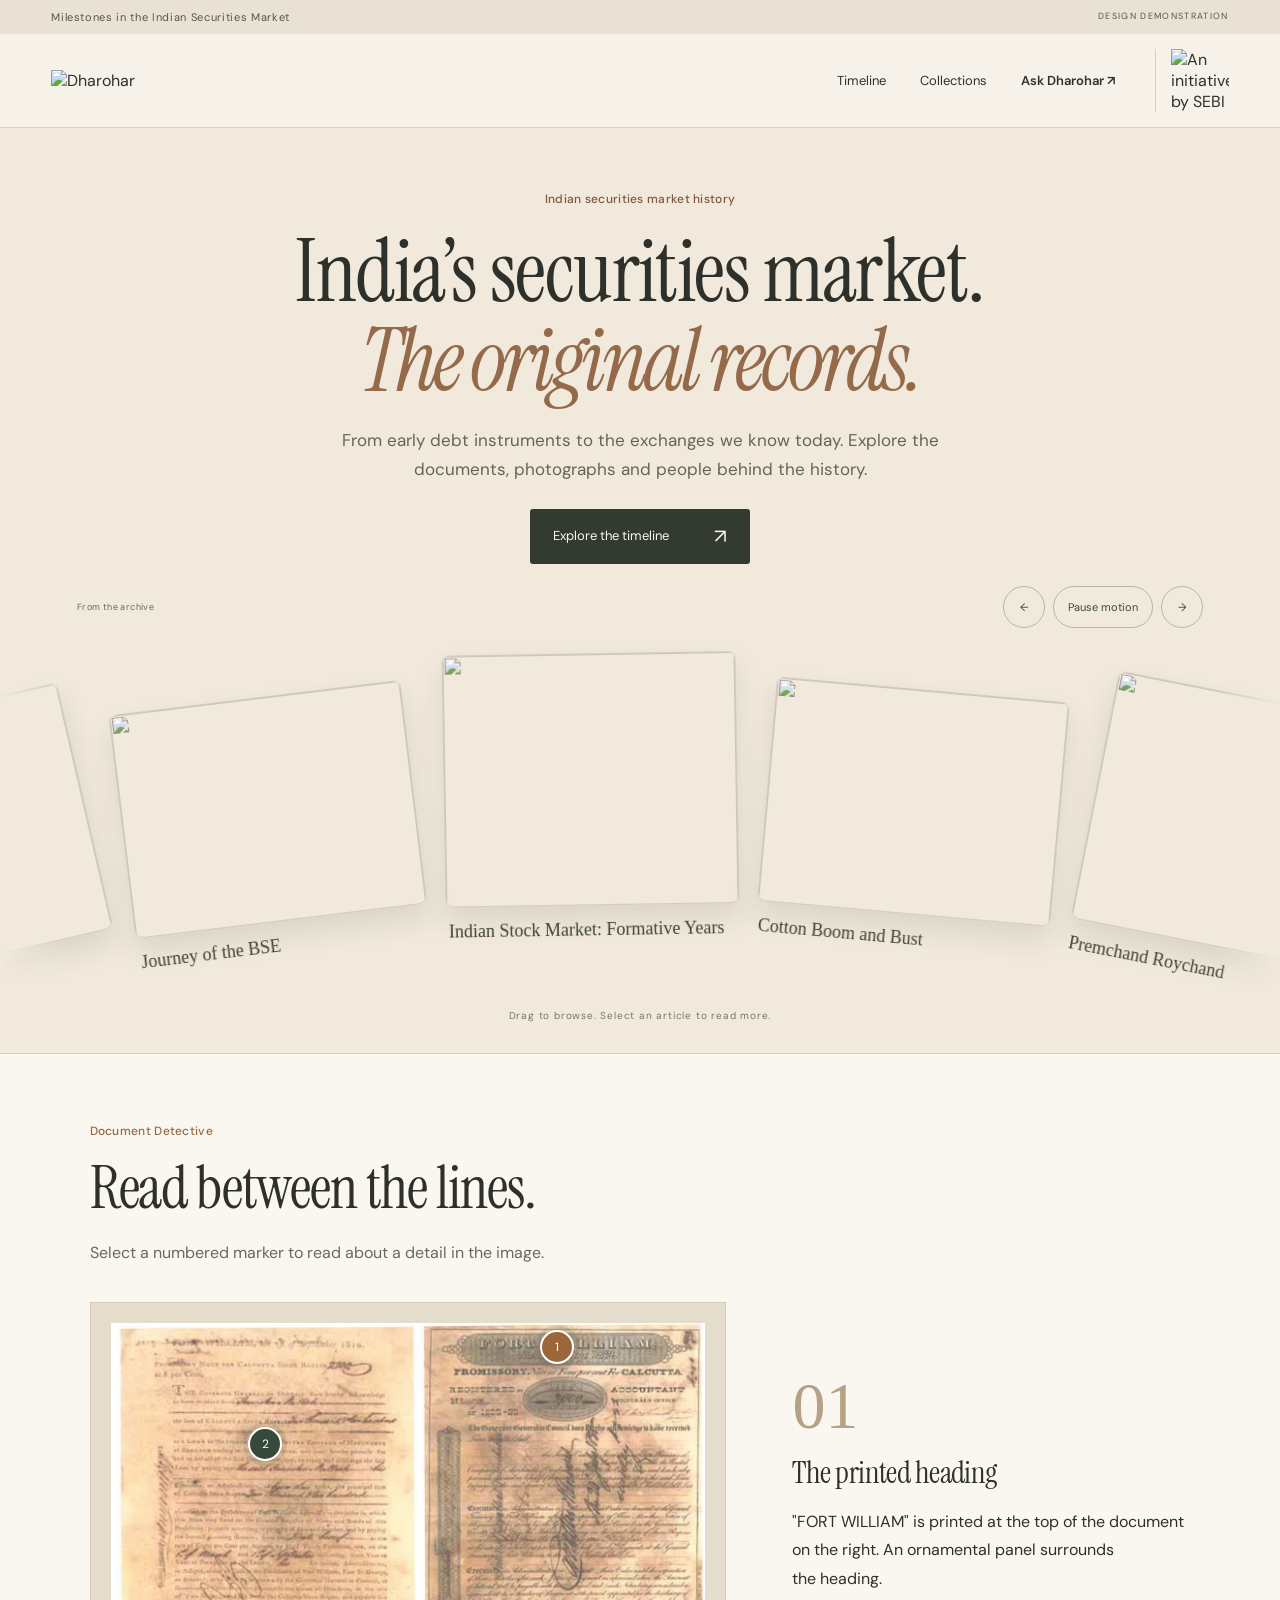
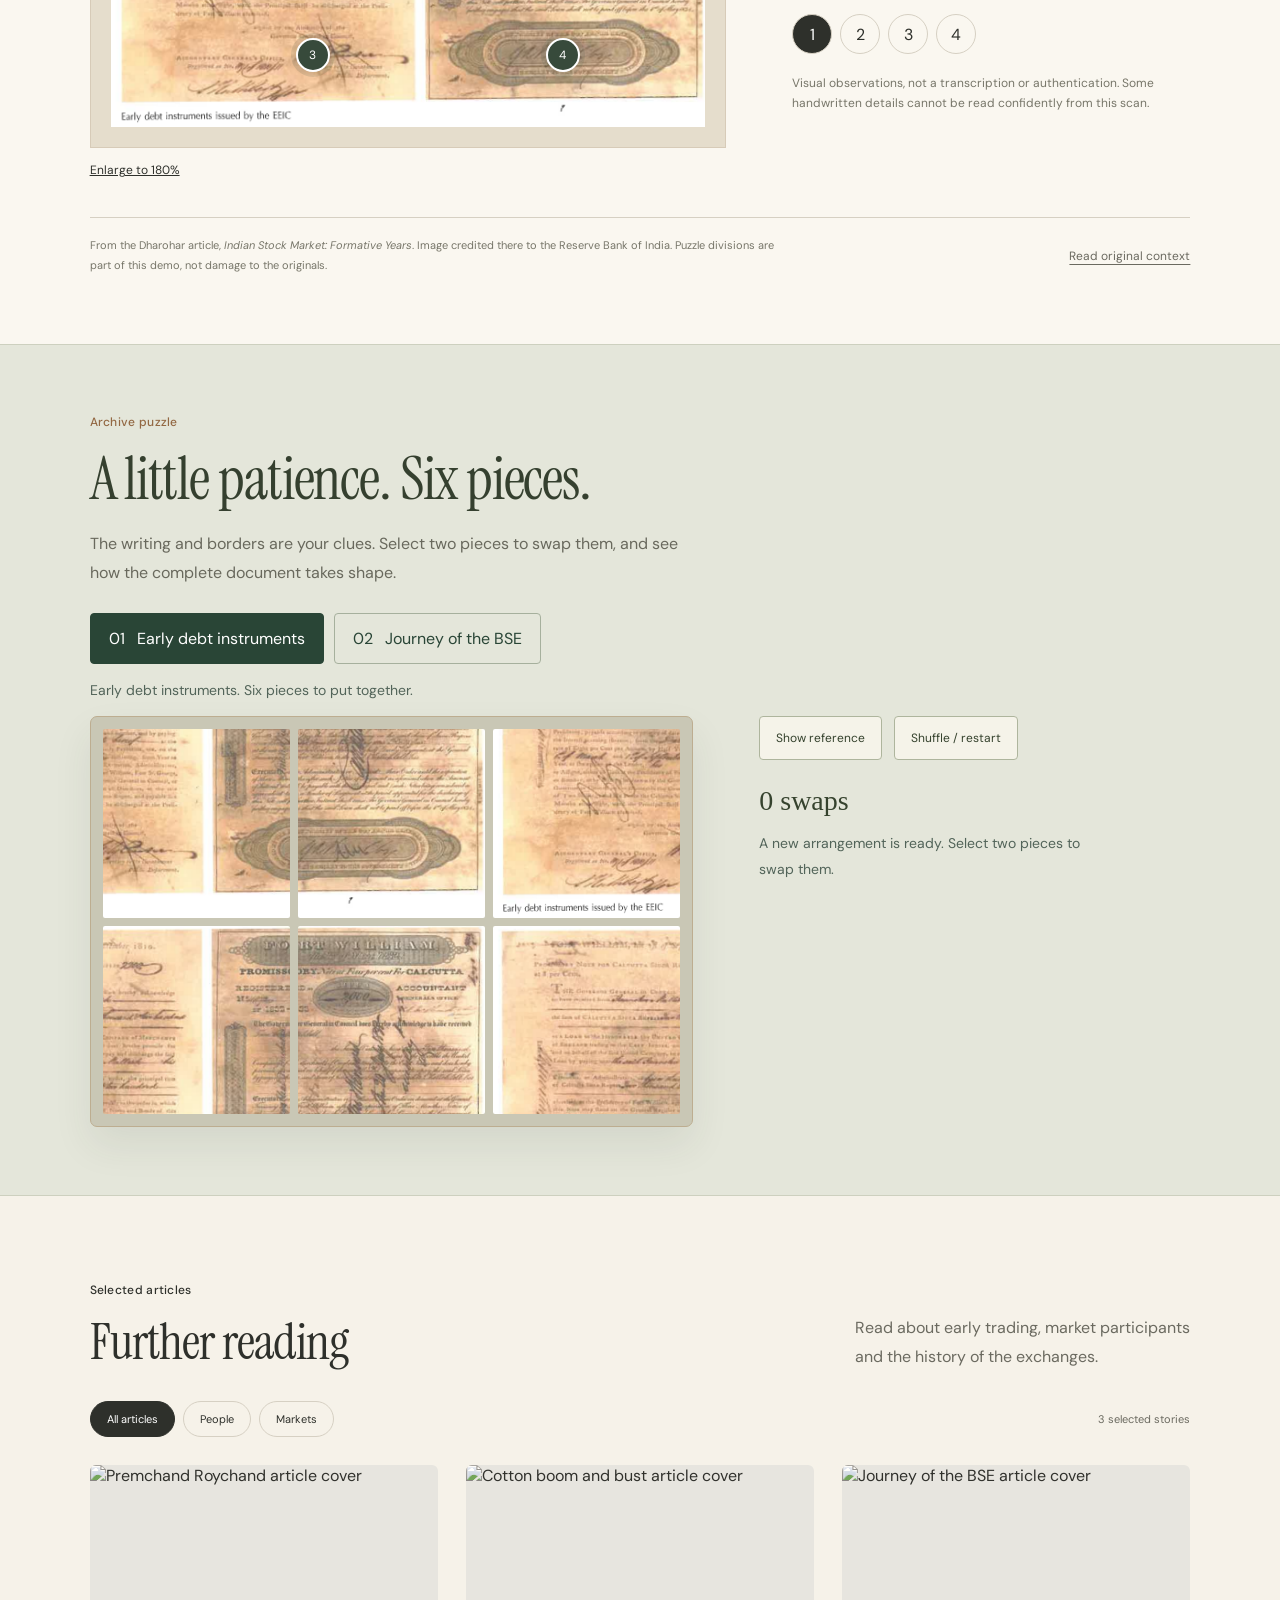
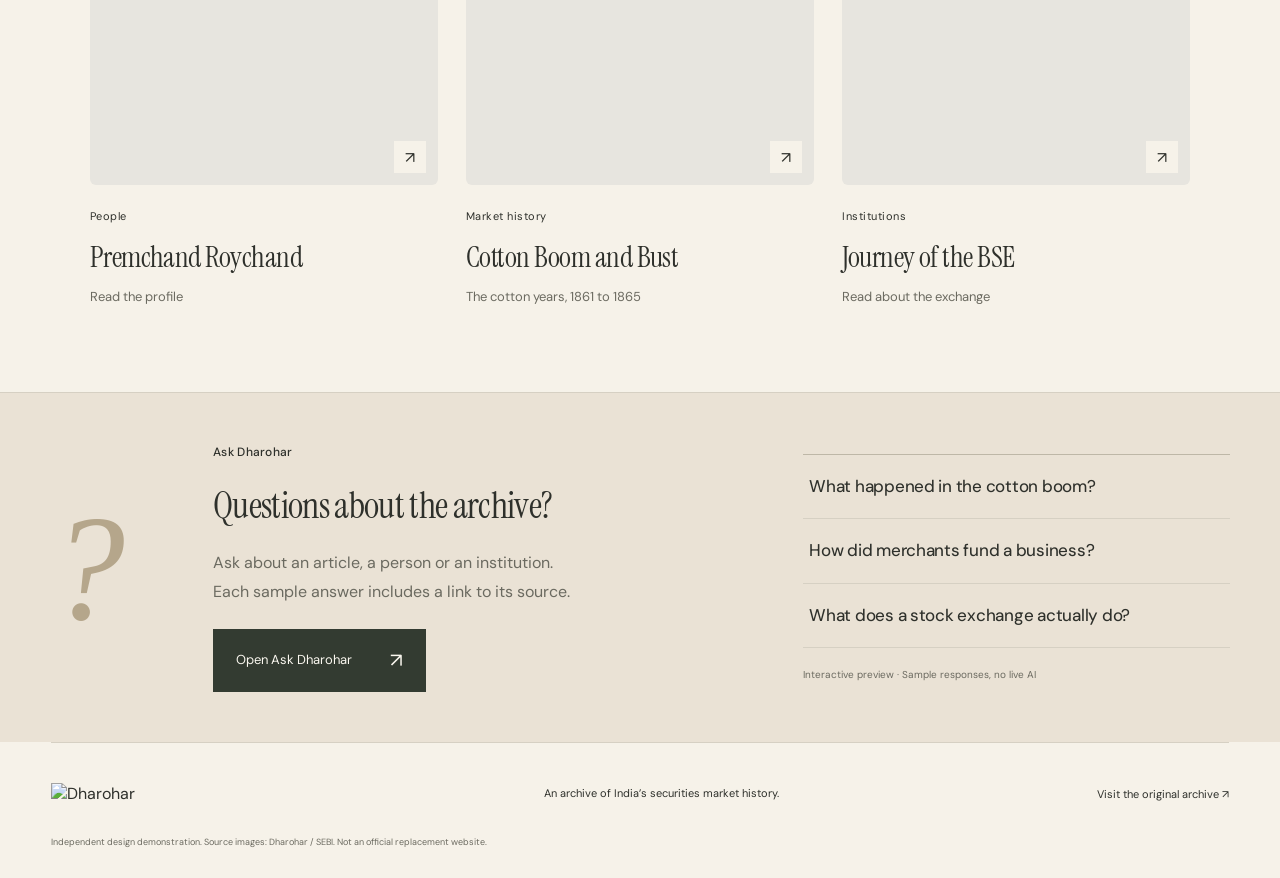
==== index.html @ 054ffe5f "Publish Dharohar frontend demonstration" ====
<!doctype html>
<html lang="en">
<head><meta charset="utf-8"><meta name="viewport" content="width=device-width, initial-scale=1"><title>Dharohar | Indian securities market history</title><link rel="stylesheet" href="styles.css?v=puzzles6"><link rel="stylesheet" href="carousel.css?v=puzzles6"><link rel="stylesheet" href="persona.css?v=puzzles6"><link rel="stylesheet" href="editorial.css?v=puzzles6"><link rel="stylesheet" href="document-detective.css?v=puzzles6"><link rel="stylesheet" href="archive-puzzle.css?v=puzzles6"><link rel="stylesheet" href="homepage-museum.css?v=puzzles6"><link rel="stylesheet" href="reading-type.css?v=puzzles6"></head>
<body>
<a class="skip" href="#main">Skip to content</a>
<div class="notice">Milestones in the Indian Securities Market <span>DESIGN DEMONSTRATION</span></div>
<header><a href="#" aria-label="Dharohar home"><img class="logo" src="https://dur682txgv28e.cloudfront.net/assets/website/dharohar_logo_1.png" alt="Dharohar"></a><nav aria-label="Main navigation"><a href="timeline.html">Timeline</a><a href="collections.html">Collections</a><button class="text-button" data-chat>Ask Dharohar ↗</button></nav><img class="sebi" src="https://dur682txgv28e.cloudfront.net/assets/images/SEBI_Logo_En.png" alt="An initiative by SEBI"></header>
<main id="main">
<section class="hero">
<div class="hero-copy"><p class="eyebrow">Indian securities market history</p><h1>India’s securities market.<br><em>The original records.</em></h1><p class="intro">From early debt instruments to the exchanges we know today. Explore the documents, photographs and people behind the history.</p><a class="button" href="timeline.html">Explore the timeline <span>↗</span></a><div class="hero-foot"><span>150+ years of market heritage</span><span>Documents, images and interviews</span></div></div>
<div class="hero-art"><div class="frame"><img src="https://dur682txgv28e.cloudfront.net/pointers/9be5d882-50eb-429d-897d-b60338957d4d/thumbnail/f46778dd-1336-490e-8337-cc1b1f708c86_70-%20Journey%20of%20the%20BSE.jpg" alt="Journey of the BSE, an article image from Dharohar"><span class="frame-line"></span></div><div class="image-caption"><span>Dharohar collection</span><span>Journey of the BSE ↗</span></div><div class="stamp">From<br>the<br>archive.</div></div>
</section>
<section id="detective" class="inline-detective" aria-labelledby="detective-heading"><div class="activity-heading"><p class="eyebrow">Document Detective</p><h2 id="detective-heading">Read between the lines.</h2><p class="detective-intro">Select a numbered marker to read about a detail in the image.</p></div><div class="detective-layout"><div><div class="detective-scroll" id="detective-scroll"><div class="detective-canvas" id="detective-canvas"><img src="assets/early-debt.png" alt="Two early debt instruments with printed headings, handwritten entries and signatures"><button class="document-spot" data-detail="0" style="left:75%;top:6%" aria-label="Detail 1: printed heading" aria-pressed="true">1</button><button class="document-spot" data-detail="1" style="left:26%;top:30%" aria-label="Detail 2: handwritten entries" aria-pressed="false">2</button><button class="document-spot" data-detail="2" style="left:34%;top:82%" aria-label="Detail 3: signatures" aria-pressed="false">3</button><button class="document-spot" data-detail="3" style="left:76%;top:82%" aria-label="Detail 4: decorative frame" aria-pressed="false">4</button></div></div><button id="detective-zoom" class="detective-secondary">Enlarge to 180%</button></div><aside class="detective-copy"><div aria-live="polite"><span id="document-number">01</span><h3 id="document-detail-title"></h3><p id="document-detail-copy"></p></div><div class="document-detail-buttons" aria-label="Choose a detail"><button data-detail="0" aria-pressed="true">1</button><button data-detail="1" aria-pressed="false">2</button><button data-detail="2" aria-pressed="false">3</button><button data-detail="3" aria-pressed="false">4</button></div><p class="detective-note">Visual observations, not a transcription or authentication. Some handwritten details cannot be read confidently from this scan.</p></aside></div><div class="detective-source"><p>From the Dharohar article, <em>Indian Stock Market: Formative Years</em>. Image credited there to the Reserve Bank of India. Puzzle divisions are part of this demo, not damage to the originals.</p><a href="https://mism.org/pointer/indian-stock-market-formative-years" target="_blank" rel="noopener">Read original context</a></div></section>
<section id="puzzle" class="inline-puzzle" aria-labelledby="puzzle-heading"><div class="puzzle-intro"><p class="eyebrow">Archive puzzle</p><h2 id="puzzle-heading">A little patience. Six pieces.</h2><p>The writing and borders are your clues. Select two pieces to swap them, and see how the complete document takes shape.</p></div><div class="puzzle-picker" aria-label="Choose a puzzle"><button type="button" data-puzzle="0" aria-pressed="true">01 &nbsp; Early debt instruments</button><button type="button" data-puzzle="1" aria-pressed="false">02 &nbsp; Journey of the BSE</button></div><p id="puzzle-caption">Early debt instruments. Six pieces to put together.</p><div class="puzzle-layout"><div id="puzzle-board" aria-label="Six-piece document puzzle"></div><aside class="puzzle-help"><div class="puzzle-controls"><button id="puzzle-peek" aria-expanded="false">Show reference image</button><button id="puzzle-shuffle">Shuffle / restart</button></div><p id="puzzle-moves">0 swaps</p><p id="puzzle-status" role="status"></p><img id="puzzle-preview" src="assets/early-debt.png" alt="Completed image to use as a puzzle reference" hidden><div id="puzzle-complete" hidden><h3>Puzzle complete</h3><p id="puzzle-complete-copy">This image shows two early debt instruments. Explore the document details above.</p><a id="puzzle-inspect" class="primary" href="#detective">Examine the document</a></div></aside></div></section>
<section class="collection-section" id="collection"><div class="section-top"><div><p class="eyebrow">Selected articles</p><h2>Further reading</h2></div><p>Read about early trading, market participants<br>and the history of the exchanges.</p></div><div class="collection-tools"><div class="filters" aria-label="Filter collection"><button class="active" data-filter="all" aria-pressed="true">All articles</button><button data-filter="people" aria-pressed="false">People</button><button data-filter="markets" aria-pressed="false">Markets</button></div><span id="result-count" aria-live="polite">3 selected stories</span></div>
<div class="collection-grid"><button class="object-card" data-object="2" data-category="people"><div class="object-image portrait"><img src="https://dur682txgv28e.cloudfront.net/pointers/0ef8299d-0795-4270-8216-e391d58b72be/cover_image/ec0044be-415e-4941-b644-7474baa9b4eb_49-%20premchand%20roychand.jpg" alt="Premchand Roychand article cover"><span>↗</span></div><p>People</p><h3>Premchand Roychand</h3><span>Read the profile</span></button><button class="object-card" data-object="1" data-category="markets"><div class="object-image"><img src="https://dur682txgv28e.cloudfront.net/pointers/5b3e895c-6631-49da-b9a0-87d12cfc1db8/cover_image/f61871a6-0e73-40f2-8083-8c456c5502ae_45-Cotton%20Boom%20and%20Bust%20or%20American%20Civil%20War%20or%20%20Share%20Mania%20of%201965%20or%20Black%20Day.jpg" alt="Cotton boom and bust article cover"><span>↗</span></div><p>Market history</p><h3>Cotton Boom and Bust</h3><span>The cotton years, 1861 to 1865</span></button><button class="object-card" data-object="3" data-category="markets"><div class="object-image"><img src="https://dur682txgv28e.cloudfront.net/pointers/9be5d882-50eb-429d-897d-b60338957d4d/thumbnail/f46778dd-1336-490e-8337-cc1b1f708c86_70-%20Journey%20of%20the%20BSE.jpg" alt="Journey of the BSE article cover"><span>↗</span></div><p>Institutions</p><h3>Journey of the BSE</h3><span>Read about the exchange</span></button></div></section>
<section class="ask-section"><div class="ask-mark" aria-hidden="true">?</div><div><p class="eyebrow">Ask Dharohar</p><h2>Questions about the archive?</h2><p>Ask about an article, a person or an institution.<br>Each sample answer includes a link to its source.</p><button class="button" data-chat>Open Ask Dharohar <span>↗</span></button></div><div class="question-list"><button data-question="Where should I start?">Where should I start? <span>↗</span></button><button data-question="Who was Premchand Roychand?">Who was Premchand Roychand? <span>↗</span></button><button data-question="Tell me about the cotton boom.">Tell me about the cotton boom. <span>↗</span></button><small>Interactive preview · Sample responses, no live AI</small></div></section>
</main><footer><img src="https://dur682txgv28e.cloudfront.net/assets/website/dharohar_logo_1.png" alt="Dharohar"><p>An archive of India’s securities market history.</p><a href="https://mism.org/" target="_blank" rel="noopener">Visit the original archive ↗</a><small>Independent design demonstration. Source images: Dharohar / SEBI. Not an official replacement website.</small></footer>
<dialog id="artifact" aria-labelledby="artifact-title"><button class="close" aria-label="Close artifact viewer">×</button><div class="artifact-layout"><div class="artifact-image"><img id="artifact-img" alt=""><button id="zoom" class="small-button">Enlarge image</button></div><div class="artifact-copy"><p class="eyebrow">Collection record</p><h2 id="artifact-title"></h2><p id="artifact-description"></p><p class="source-note">This preview uses the archive’s article cover. Read the original for the full historical account.</p><a id="artifact-source" class="button" target="_blank" rel="noopener">Read original article ↗</a><button class="text-button" id="artifact-ask">Ask about this story ↗</button></div></div></dialog>
<dialog id="chat" aria-labelledby="chat-title"><div class="chat-header"><div><strong id="chat-title">Ask Dharohar</strong><p>Your guide to the archive</p></div><button class="close chat-close" type="button" aria-label="Close chatbot">Close <span aria-hidden="true">×</span></button></div><div class="chat-label">DEMO · SCRIPTED RESPONSES</div><div id="messages" role="log" aria-live="polite"><div class="message assistant">Welcome to the archive. What would you like to know?<br><small>Try one of the sample questions below.</small></div></div><div class="chat-suggestions"><button data-question="Where should I start?">Where should I start?</button><button data-question="Who was Premchand Roychand?">Meet a pioneer</button><button data-question="Tell me about the cotton boom.">The cotton boom</button></div><form id="chat-form"><label class="sr-only" for="question">Your question</label><input id="question" placeholder="Ask about our market heritage…" autocomplete="off" required maxlength="400"><button aria-label="Send question">↑</button></form><small class="chat-footer">A preview of the experience, not financial advice.</small></dialog>

<script src="demo.js?v=puzzles6"></script><script src="carousel.js?v=puzzles6"></script><script src="persona.js?v=puzzles6"></script><script src="document-detective.js?v=puzzles6"></script><script src="archive-puzzle.js?v=puzzles6"></script></body></html>
---- styles.css ----
:root{--ink:#192b50;--blue:#284a82;--paper:#f8f7f3;--muted:#647080;--line:#d8dcdE}*{box-sizing:border-box}html{scroll-behavior:smooth;scroll-padding-top:95px}body{margin:0;background:var(--paper);color:var(--ink);font-family:Arial,Helvetica,sans-serif}button,a,input{-webkit-tap-highlight-color:transparent}button,input{font:inherit}button,a{touch-action:manipulation}button{cursor:pointer}a{color:inherit;text-decoration:none}button{color:inherit}button:focus-visible,a:focus-visible,input:focus-visible{outline:3px solid #5c87c6;outline-offset:5px}button{border:0;background:none}img{display:block;max-width:100%}.notice{padding:10px 4%;background:#e8ecf1;font-size:11px;letter-spacing:.06em;display:flex;justify-content:space-between}.notice span{font-size:9px;letter-spacing:.15em}header{height:94px;display:flex;align-items:center;gap:40px;padding:0 4%;background:var(--paper);border-bottom:1px solid var(--line)}.logo{width:240px}.sebi{width:74px;padding-left:15px;border-left:1px solid var(--line)}nav{display:flex;gap:34px;align-items:center;margin-left:auto;font-size:13px}nav a:hover,.text-button:hover{color:#557cb7}.text-button{padding:0;text-align:left;font-weight:600}.hero{display:grid;grid-template-columns:1.05fr 1fr;gap:6%;padding:64px 7% 70px;max-width:1600px;margin:auto}.eyebrow{font-size:10px;letter-spacing:.18em;font-weight:700;margin:0 0 23px}.hero h1{font-family:Georgia,'Times New Roman',serif;font-size:clamp(46px,5.3vw,82px);font-weight:400;line-height:1.08;letter-spacing:-.055em;margin:0}.hero h1 em{font-weight:400;font-size:.78em;letter-spacing:-.045em;white-space:nowrap}.intro{font-size:16px;line-height:1.8;max-width:350px;color:var(--muted);margin:25px 0}.button{background:var(--ink);color:white;display:inline-flex;align-items:center;gap:38px;padding:17px 23px;font-size:12px}.button:hover{background:#365785}.button span{font-size:20px}.hero-foot{display:flex;gap:24px;margin-top:42px;font-size:10px;color:var(--muted)}.hero-foot span+span{border-left:1px solid var(--line);padding-left:24px}.hero-art{position:relative;padding:10px 25px 0 0}.frame{height:410px;border:1px solid #bfc6ce;padding:14px;background:#eeede7;transform:rotate(2deg);position:relative}.frame img{width:100%;height:100%;object-fit:cover;filter:grayscale(1) sepia(.18)}.frame-line{position:absolute;inset:25px;border:1px solid #ffffff50;pointer-events:none}.image-caption{display:flex;justify-content:space-between;margin-top:22px;gap:15px;font-size:9px;letter-spacing:.08em}.stamp{position:absolute;right:-10px;bottom:50px;background:var(--ink);color:#fff;padding:20px 22px;font-family:Georgia,serif;font-style:italic;font-size:24px;line-height:1.2;transform:rotate(-6deg)}section[id]{scroll-margin-top:20px}.timeline-section{background:#eef0f2;padding:65px 7% 70px}.section-top{display:flex;align-items:flex-end;justify-content:space-between;gap:30px;margin-bottom:30px}.section-top .eyebrow{margin-bottom:13px}h2{font-family:Georgia,serif;font-weight:400;font-size:clamp(29px,3.1vw,44px);line-height:1.16;letter-spacing:-.035em;margin:0}.section-top>p{font-size:12px;line-height:1.8;color:var(--muted);margin:0}.era-tabs{display:flex;border-bottom:1px solid #bdc7d4;margin-bottom:26px;gap:38px}.era-tabs button{padding:17px 0;font-size:12px;position:relative;color:var(--muted)}.era-tabs button.active{color:var(--ink)}.era-tabs button.active:after{content:'';position:absolute;bottom:-1px;height:3px;background:var(--ink);left:0;right:0}.timeline-card{display:grid;grid-template-columns:1fr 1fr;background:var(--paper);min-height:400px}.timeline-image{position:relative;overflow:hidden;max-height:440px;background:#d8d7cf}.timeline-image img{width:100%;height:100%;object-fit:cover;filter:grayscale(1)}#chapter-count{position:absolute;bottom:18px;left:22px;background:var(--paper);padding:8px 12px;font-size:11px;letter-spacing:.1em}.event-copy{padding:32px 40px;display:flex;flex-direction:column}.event-copy .eyebrow{margin-bottom:12px}.event-year{font-family:Georgia,serif;font-size:48px;letter-spacing:-.04em;margin:0 0 12px;color:#697c94}.event-copy h3{font-family:Georgia,serif;font-size:29px;font-weight:400;letter-spacing:-.025em;margin:0}.event-copy>p:not(.eyebrow):not(.event-year){color:var(--muted);font-size:13px;line-height:1.8;max-width:380px}.event-link{font-size:12px;margin:7px 0 20px}.timeline-bottom{margin-top:auto;border-top:1px solid var(--line);padding-top:17px;display:flex;justify-content:space-between;align-items:center}.timeline-bottom>span{font-size:9px;letter-spacing:.15em}.circle{border:1px solid #abb8c8;border-radius:50%;height:36px;width:36px;margin-left:5px}.circle:hover{background:var(--ink);color:white}.collection-section{padding:70px 7%}.collection-tools{display:flex;justify-content:space-between;align-items:center;margin:28px 0}.filters{display:flex;gap:8px}.filters button{font-size:11px;border:1px solid var(--line);border-radius:30px;padding:10px 16px}.filters button.active{background:var(--ink);color:white;border-color:var(--ink)}#result-count{font-size:11px;color:var(--muted)}.collection-grid{display:grid;grid-template-columns:repeat(3,1fr);gap:28px}.object-card{padding:0;text-align:left}.object-card[hidden]{display:none}.object-image{height:280px;background:#e7e5df;position:relative;overflow:hidden}.object-image img{width:100%;height:100%;object-fit:cover;filter:grayscale(1);transition:transform .4s}.object-card:hover img{transform:scale(1.04)}.object-image>span{position:absolute;right:12px;bottom:12px;background:var(--paper);width:32px;height:32px;display:grid;place-items:center}.object-card>p{font-size:9px;letter-spacing:.13em;margin-top:22px}.object-card h3{font-family:Georgia,serif;font-size:23px;font-weight:400;margin:9px 0}.object-card>span{font-size:11px;color:var(--muted)}.ask-section{margin:0 7% 70px;border-top:1px solid var(--line);padding-top:55px;display:grid;grid-template-columns:.3fr 1.3fr 1fr;gap:35px;align-items:center}.ask-mark{font-family:Georgia,serif;font-style:italic;font-size:150px;color:#aebdd1}.ask-section h2{font-size:37px}.ask-section p:not(.eyebrow){font-size:12px;line-height:1.8;color:var(--muted);margin:22px 0}.question-list button{display:flex;justify-content:space-between;width:100%;text-align:left;border-bottom:1px solid var(--line);padding:20px 0;font-size:12px;gap:20px}.question-list small{display:block;color:var(--muted);font-size:10px;margin-top:20px}footer{border-top:1px solid var(--line);margin:0 4%;padding:30px 0;display:flex;flex-wrap:wrap;align-items:center;justify-content:space-between;gap:22px}footer img{width:175px}footer p,footer a{font-size:11px}footer small{flex-basis:100%;font-size:9px;color:var(--muted)}dialog{border:1px solid var(--line);padding:0;background:var(--paper);color:var(--ink);max-height:90dvh}dialog::backdrop{background:#12203c99;backdrop-filter:blur(5px)}.close{font-size:27px;line-height:1;width:40px;height:40px;background:var(--paper);position:absolute;right:12px;top:12px;z-index:2}#artifact{width:900px;max-width:94vw}.artifact-layout{display:grid;grid-template-columns:1fr 1fr}.artifact-image{background:#deddd7;padding:25px;overflow:auto;max-height:80dvh}.artifact-image img{width:100%;height:400px;object-fit:contain}.artifact-image img.zoomed{height:auto;max-width:none;width:160%}.small-button{border:1px solid #a5afbb;padding:10px 15px;font-size:11px;display:block;margin:15px auto 0}.artifact-copy{padding:65px 35px 35px}.artifact-copy h2{font-size:34px}.artifact-copy p:not(.eyebrow){font-size:13px;line-height:1.8;color:var(--muted)}.artifact-copy .source-note{border-top:1px solid var(--line);padding-top:18px;font-size:11px!important}.artifact-copy .text-button{display:block;margin-top:25px;font-size:12px}#chat{width:430px;max-width:95vw;height:640px;max-height:90dvh;margin:auto 25px auto auto;box-shadow:0 20px 80px #16284930;border-radius:8px}#chat[open]{display:flex;flex-direction:column}.chat-header{padding:25px;border-bottom:1px solid var(--line)}.chat-header strong{font-family:Georgia,serif;font-size:26px;font-weight:400}.chat-header p{font-size:11px;color:var(--muted);margin:7px 0 0}.chat-label{padding:10px 25px;background:#e9edf2;font-size:9px;letter-spacing:.12em}#messages{padding:20px;flex:1;overflow:auto;min-height:80px}.message{padding:15px;font-size:13px;line-height:1.7;margin-bottom:14px;background:#e9edf2;border-radius:0 10px 10px 10px;white-space:pre-line}.message.user{background:var(--ink);color:white;margin-left:25px;border-radius:10px 0 10px 10px}.message small{font-size:11px}.message a{display:block;margin-top:10px;text-decoration:underline;font-size:11px}.chat-suggestions{display:flex;gap:7px;padding:10px 20px;flex-wrap:wrap}.chat-suggestions button{border:1px solid var(--line);border-radius:20px;padding:7px 10px;font-size:10px}#chat-form{display:flex;margin:0 20px;border:1px solid #aeb9c7;padding:5px;background:white}#question{border:0;min-width:0;flex:1;padding:10px;font-size:12px;background:none}#chat-form button{background:var(--ink);color:white;width:38px;font-size:24px}.chat-footer{font-size:9px;text-align:center;padding:12px;color:var(--muted)}.skip{position:fixed;left:10px;top:-100px;background:white;padding:15px;z-index:100}.skip:focus{top:10px}.sr-only{position:absolute;width:1px;height:1px;overflow:hidden;clip-path:inset(50%)}@media(min-width:1500px){.hero-art .frame{height:490px}}@media(max-width:800px){header{padding:15px 5%;height:auto;flex-wrap:wrap;gap:15px}.logo{width:190px}.sebi{width:60px;margin-left:auto;order:1}nav{order:2;width:100%;justify-content:space-between;gap:12px;font-size:11px}.notice{font-size:9px}.notice span{font-size:8px}.hero{padding:35px 6% 45px;gap:35px}.hero h1{font-size:45px}.hero-art{padding-right:10px}.frame{height:330px}.stamp{font-size:18px;bottom:60px;right:0}.hero-foot{flex-direction:column;gap:8px;margin-top:25px}.hero-foot span+span{border:0;padding:0}.section-top{display:block}.section-top>p{margin-top:15px}.timeline-section,.collection-section{padding:40px 6%}.event-copy{padding:25px}.event-year{font-size:35px}.event-copy h3{font-size:25px}.timeline-image{max-height:none}.object-image{height:200px}.collection-grid{gap:15px}.object-card h3{font-size:20px}.ask-section{grid-template-columns:1fr 1fr;gap:25px;margin:0 6% 40px}.ask-mark{display:none}.ask-section h2{font-size:31px}}@media(max-width:560px){.hero{grid-template-columns:1fr}.hero h1{font-size:52px}.intro{font-size:14px}.hero-art{margin-top:10px}.frame{height:330px}.stamp{bottom:45px}.hero-foot{flex-direction:row;font-size:9px}.hero-foot span+span{border-left:1px solid var(--line);padding-left:15px}.timeline-card{grid-template-columns:1fr}.timeline-image{height:240px}.era-tabs{gap:0;justify-content:space-between}.era-tabs button{font-size:10px;padding:15px 2px}.event-copy{min-height:350px}.collection-grid{grid-template-columns:1fr}.object-image{height:320px}.object-card{margin-bottom:18px}.collection-tools{align-items:flex-start;gap:14px;flex-direction:column}.ask-section{grid-template-columns:1fr}.ask-section .eyebrow{font-size:9px}.artifact-layout{grid-template-columns:1fr}.artifact-image{max-height:45dvh}.artifact-image img{height:240px}.artifact-copy{padding:30px 25px}.artifact-copy h2{font-size:28px}#chat{margin:auto}.notice{gap:20px}.notice span{max-width:90px;text-align:right}.image-caption{font-size:8px}footer{padding:25px 3%}}@media(prefers-reduced-motion:reduce){html{scroll-behavior:auto}*{transition:none!important}}
---- carousel.css ----
/* Continuous gallery direction: React Bits Circular Gallery + Scroll Velocity. */
.hero{display:flex;flex-direction:column;gap:0;max-width:none;padding:54px 0 28px;background:#102943;color:#f6f0e4;position:relative;overflow:hidden;isolation:isolate}
.hero::before{content:'';position:absolute;width:70vw;height:70vw;left:15%;top:-30vw;border-radius:50%;background:radial-gradient(ellipse,#446d842d,transparent 65%);pointer-events:none;z-index:-1;animation:archive-light 16s ease-in-out infinite alternate}
.hero-copy{text-align:center;padding:0 24px;position:relative;z-index:1}
.hero .eyebrow{color:#d8bc86;margin:0 0 20px;letter-spacing:.24em;font-size:10px}
.hero h1{font-size:clamp(48px,5.7vw,88px);letter-spacing:-.045em;line-height:1.02;max-width:1100px;margin:auto}
.hero h1 br:first-of-type{display:none}.hero h1 em{font-size:1em;color:#e5c795;white-space:normal}
.hero .intro{color:#c5d0da;max-width:530px;margin:20px auto 24px;font-size:14px;line-height:1.7}
.hero .button{background:#eee3cc;color:#142d45;border-radius:3px;padding:13px 23px;gap:45px;font-size:12px;transition:background .2s,transform .2s}
.hero .button:hover{background:#fff7e7;transform:translateY(-3px)}
.hero-foot{display:none}
.hero-art.archive-ribbon{width:100%;padding:0;position:relative;margin:22px 0 0;min-width:0}
.ribbon-toolbar{display:flex;align-items:center;gap:12px;margin:0 6%;color:#c1cfda;font-size:9px;letter-spacing:.15em}
.ribbon-toolbar>span{margin-right:auto}
.ribbon-toolbar button{color:#e7d3ab;font-size:11px;letter-spacing:0;min-width:42px;min-height:42px;border:1px solid #526477;border-radius:30px;padding:0 14px}
.ribbon-toolbar button:hover{background:#ffffff12}
.ribbon-stage{height:375px;position:relative;overflow:hidden;touch-action:pan-y;cursor:grab;mask-image:linear-gradient(90deg,transparent,#000 5%,#000 95%,transparent)}
.ribbon-stage:active{cursor:grabbing}
.ribbon-card{position:absolute;left:50%;top:25px;padding:0;text-align:left;will-change:transform;transform-origin:center center;color:#fff7e9;background:none;user-select:none;-webkit-user-select:none;cursor:inherit}
.ribbon-card img{width:100%;height:252px;object-fit:cover;border-radius:8px;filter:sepia(.18) saturate(.7);box-shadow:0 20px 35px #0005;pointer-events:none;border:1px solid #ffffff2b}
.ribbon-card:nth-child(3n+2) img{height:225px;margin-top:27px}
.ribbon-card-title{display:block;margin-top:13px;font:17px Georgia,serif;line-height:1.3;padding:0 3px;color:#ede5d5}
.ribbon-card:focus-visible{outline:3px solid #e2bb74;outline-offset:6px;border-radius:8px}
.ribbon-hint{text-align:center;color:#a5b7c5;font-size:10px;letter-spacing:.08em;margin:4px 0 0}
.collection-section{padding-top:85px;padding-bottom:85px;background:#f5f2eb}
.collection-section h2{font-size:clamp(32px,4vw,54px)}
.object-image{border-radius:6px;height:320px}.object-image img{filter:grayscale(.3) sepia(.12);transition:transform .7s cubic-bezier(.2,.8,.2,1),filter .7s}.object-card:hover img{transform:scale(1.07);filter:grayscale(0)}
.object-card h3{font-size:26px}.object-card{transition:transform .5s}.object-card:hover{transform:translateY(-6px)}
.ask-section{padding:50px;margin:0;background:#e5ebec;grid-template-columns:.3fr 1.3fr 1fr}.ask-mark{color:#728e9b}
.reveal-ready{opacity:0;transform:translateY(30px);transition:opacity .8s,transform .8s}.reveal-ready.is-visible{opacity:1;transform:none}
.hero-copy .eyebrow,.hero-copy h1,.hero-copy .intro,.hero-copy .button{animation:archive-enter .9s both}.hero-copy h1{animation-delay:.1s}.hero-copy .intro{animation-delay:.2s}.hero-copy .button{animation-delay:.3s}
#persona-welcome::backdrop{backdrop-filter:blur(2px);background:#08182977}
@keyframes archive-enter{from{opacity:0;transform:translateY(22px)}to{opacity:1;transform:none}}
@keyframes archive-light{to{transform:translateX(15%) scale(1.2)}}
@media(min-width:1600px){.ribbon-stage{height:400px}.ribbon-card img{height:275px}}
@media(max-width:800px){.hero{padding-top:40px}.hero h1{font-size:58px}.ask-section{padding:38px 6%;grid-template-columns:1fr 1fr}.ribbon-stage{height:350px}.ribbon-card img{height:235px}.ribbon-card:nth-child(3n+2) img{height:215px;margin-top:20px}}
@media(max-width:560px){.hero{padding-top:32px}.hero h1{font-size:46px;max-width:390px}.hero h1 br:first-of-type{display:block}.hero .intro{font-size:13px;max-width:300px;margin:17px auto 20px}.hero .eyebrow{font-size:8px}.ribbon-toolbar{margin:0 5%;gap:6px}.ribbon-toolbar>span{font-size:8px;max-width:100px;line-height:1.7}.ribbon-toolbar button{padding:0 11px}.ribbon-stage{height:325px}.ribbon-card img{height:210px}.ribbon-card:nth-child(3n+2) img{height:195px;margin-top:15px}.ribbon-card-title{font-size:16px}.collection-section{padding-top:45px;padding-bottom:45px}.object-image{height:300px}.ask-section{grid-template-columns:1fr}.hero-art.archive-ribbon{margin-top:18px}}
@media(prefers-reduced-motion:reduce){.hero::before,.hero-copy .eyebrow,.hero-copy h1,.hero-copy .intro,.hero-copy .button{animation:none}.reveal-ready{opacity:1;transform:none;transition:none}.hero .button,.object-card,.object-image img{transition:none}}

.ribbon-actions{display:flex;gap:8px;align-items:center}.ribbon-pause:disabled{opacity:.65;cursor:default}
---- persona.css ----
#persona-welcome{width:720px;max-width:94vw;padding:40px;background:#f8f7f3;border-top:5px solid #284a82}
#persona-welcome>p:not(.eyebrow){font-size:14px;line-height:1.7;color:#566474;max-width:580px}
.persona-options{display:grid;gap:12px;margin:28px 0}
.persona-options button{display:grid;grid-template-columns:80px 1fr;gap:5px 18px;text-align:left;padding:18px;border:1px solid #c6ced6;background:#efeee8;transition:background .2s,transform .2s}
.persona-options button:hover{background:#dfe6ed;transform:translateX(4px)}
.persona-options span{grid-row:span 2;font-family:Georgia,serif;font-size:23px;align-self:center}
.persona-options strong{font-size:16px}.persona-options small{font-size:12px;color:#566474}
#persona-welcome .persona-note{font-size:11px}.persona-selector{padding:12px 20px;background:#f0eee7;border-bottom:1px solid #d8dcde}
.persona-selector label{font-size:11px;margin-right:12px}.persona-selector select{font:inherit;font-size:12px;padding:7px;max-width:100%;background:white;color:#192b50;border:1px solid #b4bec9}
.persona-selector p{font-size:11px;line-height:1.5;color:#566474;margin:8px 0 0}
#chat{height:760px}#chat .chat-suggestions button{min-height:35px}
@media(max-width:560px){#persona-welcome{padding:25px}#persona-welcome h2{font-size:32px}.persona-options button{grid-template-columns:65px 1fr;padding:15px;gap:6px 10px}#chat{margin:auto;max-height:94dvh}.chat-header{padding:18px 20px}}
@media(prefers-reduced-motion:reduce){.persona-options button{transition:none}.persona-options button:hover{transform:none}}

/* Keep the exit visible while only the conversation scrolls. */
#chat{overflow:hidden}
#chat .chat-header{display:flex;align-items:center;justify-content:space-between;gap:12px;flex-shrink:0}
#chat .chat-close{position:static;display:flex;align-items:center;justify-content:center;gap:8px;width:auto;min-width:78px;height:44px;flex-shrink:0;padding:0 12px;border:1px solid #aeb9c7;border-radius:5px;background:#fff;color:#192b50;font-size:13px;line-height:1}
#chat .chat-close span{font-size:22px}
#chat .chat-label,#chat .persona-selector,#chat .chat-suggestions,#chat-form,#chat .chat-footer{flex-shrink:0}
#chat #messages{min-height:0}
@media(max-height:600px){#chat .chat-header{padding:10px 16px}#chat .chat-header p{display:none}#chat .persona-selector{padding:6px 16px}#chat .persona-selector p{margin:3px 0}#chat .chat-footer{padding:6px}}
---- editorial.css ----
/* Shared type treatment for archive pages. */
body{font-family:Arial,Helvetica,sans-serif;-webkit-font-smoothing:antialiased}
h1,h2,h3{font-family:Georgia,'Times New Roman',serif;font-weight:400;letter-spacing:-.025em;text-wrap:balance}
p{line-height:1.75;text-wrap:pretty}
.eyebrow,.kicker,.feature-label,.feature-label small,.carousel-category,.ribbon-toolbar{letter-spacing:.045em;text-transform:none}
.eyebrow{font-size:12px;line-height:1.5}
.hero h1{font-size:clamp(42px,5.4vw,80px);line-height:1.12;letter-spacing:-.035em;max-width:1050px}
.hero h1 br:first-of-type{display:block}
.hero h1 em{font-style:normal;font-weight:400}
.hero .eyebrow{font-size:12px;letter-spacing:.06em}
.hero .intro{font-size:16px;line-height:1.75;max-width:580px}
.hero-copy .button,.primary,.button{font-size:13px;line-height:1.45}
.archive-intro>p:last-child{font-size:16px;max-width:680px}
.repo-card p,.detective-copy p,.selection-intro{font-size:14px!important;line-height:1.8!important}
.repo-card>small,.object-card>p{font-size:11px;letter-spacing:.045em;text-transform:none}
.card-action,.event-link,.text-button{line-height:1.5}
.section-top>p,.ask-section p:not(.eyebrow){font-size:14px;line-height:1.8}
.katha-feature p{font-size:14px}.katha-word small{font-size:9px;letter-spacing:.04em}
.message{font-size:14px;line-height:1.75}
.story p,.editors-column>p,.dialog-copy>p{font-size:14px;line-height:1.75}
.masthead h2{letter-spacing:-.045em}
@media(max-width:600px){.hero h1{font-size:43px;line-height:1.14}.hero .intro,.archive-intro>p:last-child{font-size:14px}.eyebrow,.hero .eyebrow{font-size:11px}.message{font-size:13px}.repo-card p{font-size:14px!important}}

.feature-shortcuts{display:flex;justify-content:center;gap:12px;flex-wrap:wrap;margin-top:20px;font-size:13px}
.feature-shortcuts a{padding:12px 16px;border:1px solid currentColor;border-radius:3px;text-decoration:none}
.feature-shortcuts a:hover{text-decoration:underline;text-underline-offset:4px}
.collection-shortcuts{justify-content:flex-start;align-items:center;padding:18px 20px;background:#e9eddf;border:1px solid #cbd4be;margin:25px 0}
.collection-shortcuts span{margin-right:auto;font-size:13px}
@media(max-width:600px){.collection-shortcuts span{width:100%}.feature-shortcuts{font-size:12px}}
---- document-detective.css ----
/* Homepage document activities and their shared viewer. */
#image-dialog [hidden]{display:none!important}
#image-dialog .primary{display:inline-flex;padding:14px 18px;background:var(--ink);color:white;font-size:13px;line-height:1.5}
#image-dialog{width:1100px;padding:0}
.detective-header{position:sticky;top:0;z-index:5;background:var(--paper);padding:22px 28px;display:flex;justify-content:space-between;gap:20px;align-items:center;border-bottom:1px solid var(--line)}
.detective-header .eyebrow{font-size:8px;margin-bottom:8px}#image-dialog .detective-header h2{font-size:28px;margin:0}
.detective-close{border:1px solid #a9b7a2;min-height:44px;padding:10px 15px;white-space:nowrap;background:white}
.detective-modes{display:flex;gap:10px;padding:18px 28px 0;flex-wrap:wrap}.detective-modes button{padding:12px 16px;border:1px solid var(--line);font-size:12px;border-radius:25px}.detective-modes button[aria-pressed=true]{background:var(--ink);color:white}
#detective-panel,#puzzle-panel{padding:20px 28px 28px}.detective-intro{color:var(--muted);margin:0 0 22px}
.detective-layout{display:grid;grid-template-columns:minmax(0,1.5fr) minmax(250px,1fr);gap:30px;align-items:center}.detective-scroll{overflow:auto;background:#e7e1d2;padding:12px;max-height:60dvh}.detective-canvas{position:relative;width:100%}.detective-canvas.enlarged{width:180%}#image-dialog .detective-canvas img{width:100%;max-height:none;display:block}
.document-spot{position:absolute;transform:translate(-50%,-50%);width:34px;height:34px;border-radius:50%;border:2px solid #fff;background:#233e36;color:white;box-shadow:0 0 0 5px #233e3620;font-size:12px}
.document-spot[aria-pressed=true]{background:#ab7534}.detective-secondary{padding:12px 0;text-decoration:underline;font-size:12px;min-height:44px}
#document-number{font:50px Georgia,serif;color:#b39b73}.detective-copy h3{font-size:28px;margin:10px 0 15px}.detective-copy p{line-height:1.8}.document-detail-buttons{display:flex;gap:8px;margin:20px 0}.document-detail-buttons button{width:40px;height:40px;border:1px solid var(--line);border-radius:50%}.document-detail-buttons button[aria-pressed=true]{background:var(--ink);color:white}#image-dialog .detective-note{font-size:10px;color:var(--muted)}.detective-source{border-top:1px solid var(--line);padding:18px 28px;color:var(--muted)}#image-dialog .detective-source p{font-size:10px;margin:0 0 10px}
.puzzle-invitation{display:grid;grid-template-columns:100px 1fr auto;align-items:center;gap:25px;background:#ebe5d6;border:1px solid #d5cbb6;padding:24px;margin-top:40px}.puzzle-invitation img{width:100px;height:100px;object-fit:cover;transform:rotate(-4deg);box-shadow:5px 5px 0 #c8baa0}.puzzle-invitation h2{font-size:28px;margin:0 0 10px}.puzzle-invitation .eyebrow{font-size:8px;margin-bottom:10px}.puzzle-invitation p:last-child{font-size:12px;line-height:1.8;color:var(--muted);margin:0}
@media(max-width:700px){.detective-layout{grid-template-columns:1fr}.detective-header{padding:18px}.detective-modes{padding:16px 18px 0}#detective-panel,#puzzle-panel{padding:18px}#image-dialog .detective-header h2{font-size:24px}#document-number{display:none}.detective-source{padding:18px}.puzzle-invitation{grid-template-columns:70px 1fr;gap:18px}.puzzle-invitation img{width:70px;height:90px}.puzzle-invitation .primary{grid-column:1/-1;justify-self:start}.document-spot{width:30px;height:30px}}
---- archive-puzzle.css ----
#puzzle-board{display:grid;grid-template-columns:repeat(3,minmax(0,1fr));grid-template-rows:repeat(2,minmax(0,1fr));aspect-ratio:613/417;width:100%;max-width:680px;gap:5px;padding:8px;background:#d7cbb5;border:1px solid #bdad90;border-radius:7px;box-shadow:0 15px 35px #263e3614;margin:20px auto}
.puzzle-tile{min-width:0;min-height:0;border:0;padding:0;background-image:url('assets/early-debt.png');background-size:300% 200%;background-repeat:no-repeat;cursor:pointer;border-radius:2px;position:relative;transition:box-shadow .18s,filter .18s}
.puzzle-tile:hover{filter:brightness(1.06)}
.puzzle-tile[aria-pressed=true]{box-shadow:inset 0 0 0 4px #224d40;z-index:1}
.puzzle-tile[aria-pressed=true]::after{content:'Selected';position:absolute;left:6px;bottom:6px;background:#224d40;color:#fff;padding:5px 7px;font-size:10px;border-radius:2px}
.puzzle-tile:focus-visible{outline:3px solid #a15e24;outline-offset:1px;z-index:2}
.puzzle-tile:disabled{opacity:1;cursor:default;filter:none}
#puzzle-board.puzzle-solved{gap:0;padding:0;border-color:#365e48;box-shadow:0 0 0 4px #7c9b6933}
.puzzle-controls{display:flex;gap:12px;align-items:center;flex-wrap:wrap;margin:18px 0}
.puzzle-controls button{padding:12px 16px;border:1px solid #b9c4b4;border-radius:4px;min-height:44px;font-size:12px}
#puzzle-moves{font-size:12px;color:#647367;margin-left:auto}
#puzzle-status{font-size:12px;line-height:1.7;color:#526459;min-height:42px}
#puzzle-preview{display:block;width:100%;max-width:430px;height:auto!important;max-height:none!important;margin:20px auto;padding:10px;background:#e8e1d3;border:1px solid #cfc5b2}
#puzzle-complete{padding:22px;background:#e7eddd;border:1px solid #bdcbaa;margin-top:20px;border-radius:4px}
#puzzle-complete h3{margin:0 0 12px;font-size:26px}
#puzzle-complete p{font-size:13px;line-height:1.8}
#puzzle-inspect{margin-top:10px}
.puzzle-picker{display:flex;gap:10px;flex-wrap:wrap;margin:24px 0 12px}
.puzzle-picker button{padding:14px 18px;border:1px solid #a6b09d;background:transparent;color:#294536;border-radius:4px;font:inherit;cursor:pointer}
.puzzle-picker button[aria-pressed=true]{background:#294536;color:#fff;border-color:#294536}
.puzzle-picker button:focus-visible{outline:3px solid #a15e24;outline-offset:3px}
#puzzle-caption{font-size:14px;color:#526459}
#puzzle-inspect{display:inline-block;padding:12px 16px;text-decoration:none}
@media(max-width:560px){#puzzle-board{gap:3px;padding:5px}.puzzle-tile[aria-pressed=true]::after{font-size:8px;padding:3px;left:4px;bottom:4px}.puzzle-controls{gap:8px}.puzzle-controls button{font-size:11px;padding:10px 12px}}
@media(prefers-reduced-motion:reduce){.puzzle-tile{transition:none}}

.puzzle-intro{max-width:650px}.puzzle-intro h3{font-size:34px;margin:10px 0}.puzzle-intro>p:last-child{color:var(--muted)}
.puzzle-layout{display:grid;grid-template-columns:minmax(0,1.4fr) minmax(230px,1fr);gap:30px;align-items:start}.puzzle-help{padding-top:20px}
@media(max-width:700px){.puzzle-layout{grid-template-columns:1fr;gap:0}.puzzle-help{padding-top:0}.puzzle-intro h3{font-size:28px}}
---- homepage-museum.css ----
/* Homepage palette: warm paper, charcoal type and copper accents. */
:root{--ink:#2e302b;--blue:#80563e;--paper:#f6f2e9;--muted:#6b6a60;--line:#d6d0c3}
[hidden]{display:none!important}
body{background:var(--paper);color:var(--ink)}
.notice{background:#e9e2d4;color:#55564a}
header{background:#f6f2e9;border-color:#d6d0c3}
.hero{background:#f0e9dc;color:#2e302b;padding-top:62px}
.hero::before{display:none}
.hero .eyebrow{color:#80563e;font-size:12px;letter-spacing:.08em}
.hero h1{font-size:clamp(43px,5.9vw,88px);line-height:1.08;letter-spacing:-.045em;max-width:1200px}
.hero h1 em{color:#956a4a;font-style:italic}
.hero .intro{color:#646459;font-size:15px;line-height:1.8;max-width:570px}
.hero .button,.button{background:#333b31;color:#faf7ef}
.hero .button:hover,.button:hover{background:#515e49}
.ribbon-toolbar{color:#66675b}.ribbon-toolbar button{color:#3c4938;border-color:#b9b6a7}
.ribbon-toolbar button:hover{background:#ded8ca}.ribbon-card-title{color:#3e4237;font-size:18px}
.ribbon-card img{border-color:#cfc6b4;box-shadow:0 14px 26px #51453020;filter:sepia(.14) saturate(.75)}
.ribbon-hint{color:#777669}
.inline-detective,.inline-puzzle{padding:68px 7%;scroll-margin-top:20px}
.inline-detective{background:#faf7f0;border-top:1px solid #d6d0c3}
.activity-heading{max-width:740px;margin-bottom:34px}
.activity-heading .eyebrow,.puzzle-intro .eyebrow{color:#936843;font-size:12px;letter-spacing:.06em;margin:0 0 14px}
.activity-heading h2,.puzzle-intro h2{font-family:Georgia,serif;font-size:clamp(35px,4.1vw,58px);line-height:1.12;letter-spacing:-.035em;margin:0 0 18px}
.activity-heading>p:last-child,.puzzle-intro>p:last-child{font-size:15px;line-height:1.8;color:#69695d;max-width:620px}
.detective-layout{grid-template-columns:minmax(0,1.6fr) minmax(260px,1fr);gap:6%}
.detective-scroll{background:#e5ddcc;padding:20px;max-height:650px;border:1px solid #d7cbb8}
.detective-canvas img{width:100%;max-width:none;display:block}.detective-canvas.enlarged{width:180%}
.document-spot{background:#374a3b;box-shadow:0 0 0 5px #374a3b22}.document-spot[aria-pressed=true]{background:#9c663b}
.detective-copy h3{font-size:31px;line-height:1.2}.detective-copy p{font-size:15px;line-height:1.85}
.detective-copy .detective-note{font-size:11px;line-height:1.8;color:#777669}
#document-number{font-size:66px;color:#b5a184}
.detective-source{margin-top:25px;padding:18px 0 0;display:flex;gap:35px;align-items:center;justify-content:space-between}
.detective-source p{font-size:11px;line-height:1.8;color:#777669;max-width:700px;margin:0}
.detective-source a{font-size:12px;white-space:nowrap;text-decoration:underline;text-underline-offset:4px}
.inline-puzzle{background:#e4e6da;border-top:1px solid #cdd0bf;border-bottom:1px solid #cdd0bf}
.puzzle-intro{max-width:800px;margin-bottom:25px}.puzzle-intro h2{color:#35402f}
.puzzle-layout{grid-template-columns:minmax(0,1.4fr) minmax(260px,1fr);gap:6%}
#puzzle-board{margin:0;max-width:780px;padding:12px;gap:8px;background:#c9c7b5;box-shadow:0 18px 38px #343e2d16}
.puzzle-help{padding-top:0}.puzzle-controls{margin-top:0}.puzzle-controls button{background:#f5f3e9;border-color:#aeb59d;color:#34412c}
#puzzle-moves{font:28px Georgia,serif;color:#36432e;margin:25px 0 12px}
#puzzle-status{font-size:14px;max-width:360px;line-height:1.8}
#puzzle-preview{max-height:none;width:100%}
.inline-puzzle .primary{display:inline-flex;padding:14px 18px;background:#34412c;color:white;font-size:13px}
.collection-section{background:#f6f2e9}.ask-section{background:#eae2d5}.ask-mark{color:#b5a68b}
.chat-label{background:#ebe5d9}.message{background:#eae6dc}.message.user{background:#3b4635;color:white}
footer{border-color:#d6d0c3}
@media(max-width:800px){.hero{padding-top:40px}.inline-detective,.inline-puzzle{padding:42px 6%}.detective-layout,.puzzle-layout{grid-template-columns:1fr;gap:28px}.detective-copy{max-width:650px}#document-number{display:none}.detective-source{display:block}.detective-source a{display:inline-block;margin-top:12px}.detective-scroll{padding:12px;max-height:55dvh}}
@media(max-width:560px){.hero h1{font-size:43px}.hero .intro{font-size:14px}.activity-heading h2,.puzzle-intro h2{font-size:37px}.detective-copy h3{font-size:27px}#puzzle-board{padding:7px;gap:5px}}
---- reading-type.css ----
@import url('https://fonts.googleapis.com/css2?family=DM+Sans:wght@400;450;500;600;700&family=Instrument+Serif:ital@0;1&display=swap');
/* Editorial display type with a humanist sans for reading and questions. */
body{font-family:'DM Sans','Segoe UI',sans-serif;font-size:16px;font-weight:400}
button,input,select{font-family:inherit}
h1,h2,h3,.hero h1,.activity-heading h2,.puzzle-intro h2,.detective-copy h3,.repo-card h3,.object-card h3,.chat-header strong{font-family:'Instrument Serif','Palatino Linotype',Georgia,serif;letter-spacing:-.018em;font-weight:400}
.hero h1{font-size:clamp(48px,6.8vw,100px);line-height:1.02;max-width:1250px}
.hero .intro{font-size:17px;line-height:1.75;max-width:630px}
.eyebrow,.hero .eyebrow,.activity-heading .eyebrow,.puzzle-intro .eyebrow{font-family:'DM Sans','Segoe UI',sans-serif;font-weight:500;letter-spacing:.025em;text-transform:none;font-size:12px}
.activity-heading h2,.puzzle-intro h2{font-size:clamp(40px,4.7vw,66px)}
.activity-heading>p:last-child,.puzzle-intro>p:last-child,.detective-copy p,.repo-card p,.archive-intro>p:last-child{font-size:16px!important;line-height:1.8!important;font-weight:400}
.detective-copy .detective-note,.source-note{font-size:12px!important;line-height:1.65!important}
.section-top>p,.ask-section p:not(.eyebrow){font-size:16px;line-height:1.8}
.object-card h3,.repo-card h3{font-size:29px}.object-card>span{font-size:13px;line-height:1.6}.card-action{font-size:13px}
.question-list{border-top:1px solid #beb7a7}.question-list button{padding:19px 6px;font-size:17px;font-weight:450;line-height:1.5;letter-spacing:-.015em;align-items:center}.question-list button:hover{background:#ffffff50}
.chat-suggestions{gap:8px}.chat-suggestions button{font-size:13px;line-height:1.45;padding:9px 12px;min-height:42px;border-radius:6px;text-align:left;background:#fffaf2}
.message{font-size:15px;line-height:1.8;padding:17px}.message a{font-size:12px;line-height:1.6}
#question{font-size:14px}.chat-header strong{font-size:32px}.chat-header p,.persona-selector p{font-size:12px}
#chat{height:800px;overflow:hidden}#chat .chat-header{display:flex;justify-content:space-between;align-items:center;gap:10px;flex-shrink:0}
#chat .chat-close{position:static;display:flex;align-items:center;gap:8px;min-width:80px;height:44px;width:auto;border:1px solid #b5b5a3;border-radius:4px;padding:10px;font-size:13px;flex-shrink:0}#chat .chat-close span{font-size:22px}
#chat .chat-label,#chat .persona-selector,#chat .chat-suggestions,#chat-form,#chat .chat-footer{flex-shrink:0}#chat #messages{min-height:0}
#persona-welcome{position:relative}#persona-welcome h2{padding-right:65px;font-size:42px}.persona-dismiss{position:absolute;right:20px;top:20px;min-height:40px;padding:8px 12px;border:1px solid #b5b5a3;border-radius:4px;font-size:13px;background:#fff}
.persona-options strong{font-weight:500}.persona-options small{font-size:13px;line-height:1.5}
@media(max-width:600px){.hero h1{font-size:51px}.hero .intro{font-size:15px}.activity-heading h2,.puzzle-intro h2{font-size:44px}.message{font-size:14px}.question-list button{font-size:16px}.chat-suggestions button{font-size:12px}.activity-heading>p:last-child,.puzzle-intro>p:last-child{font-size:15px!important}}
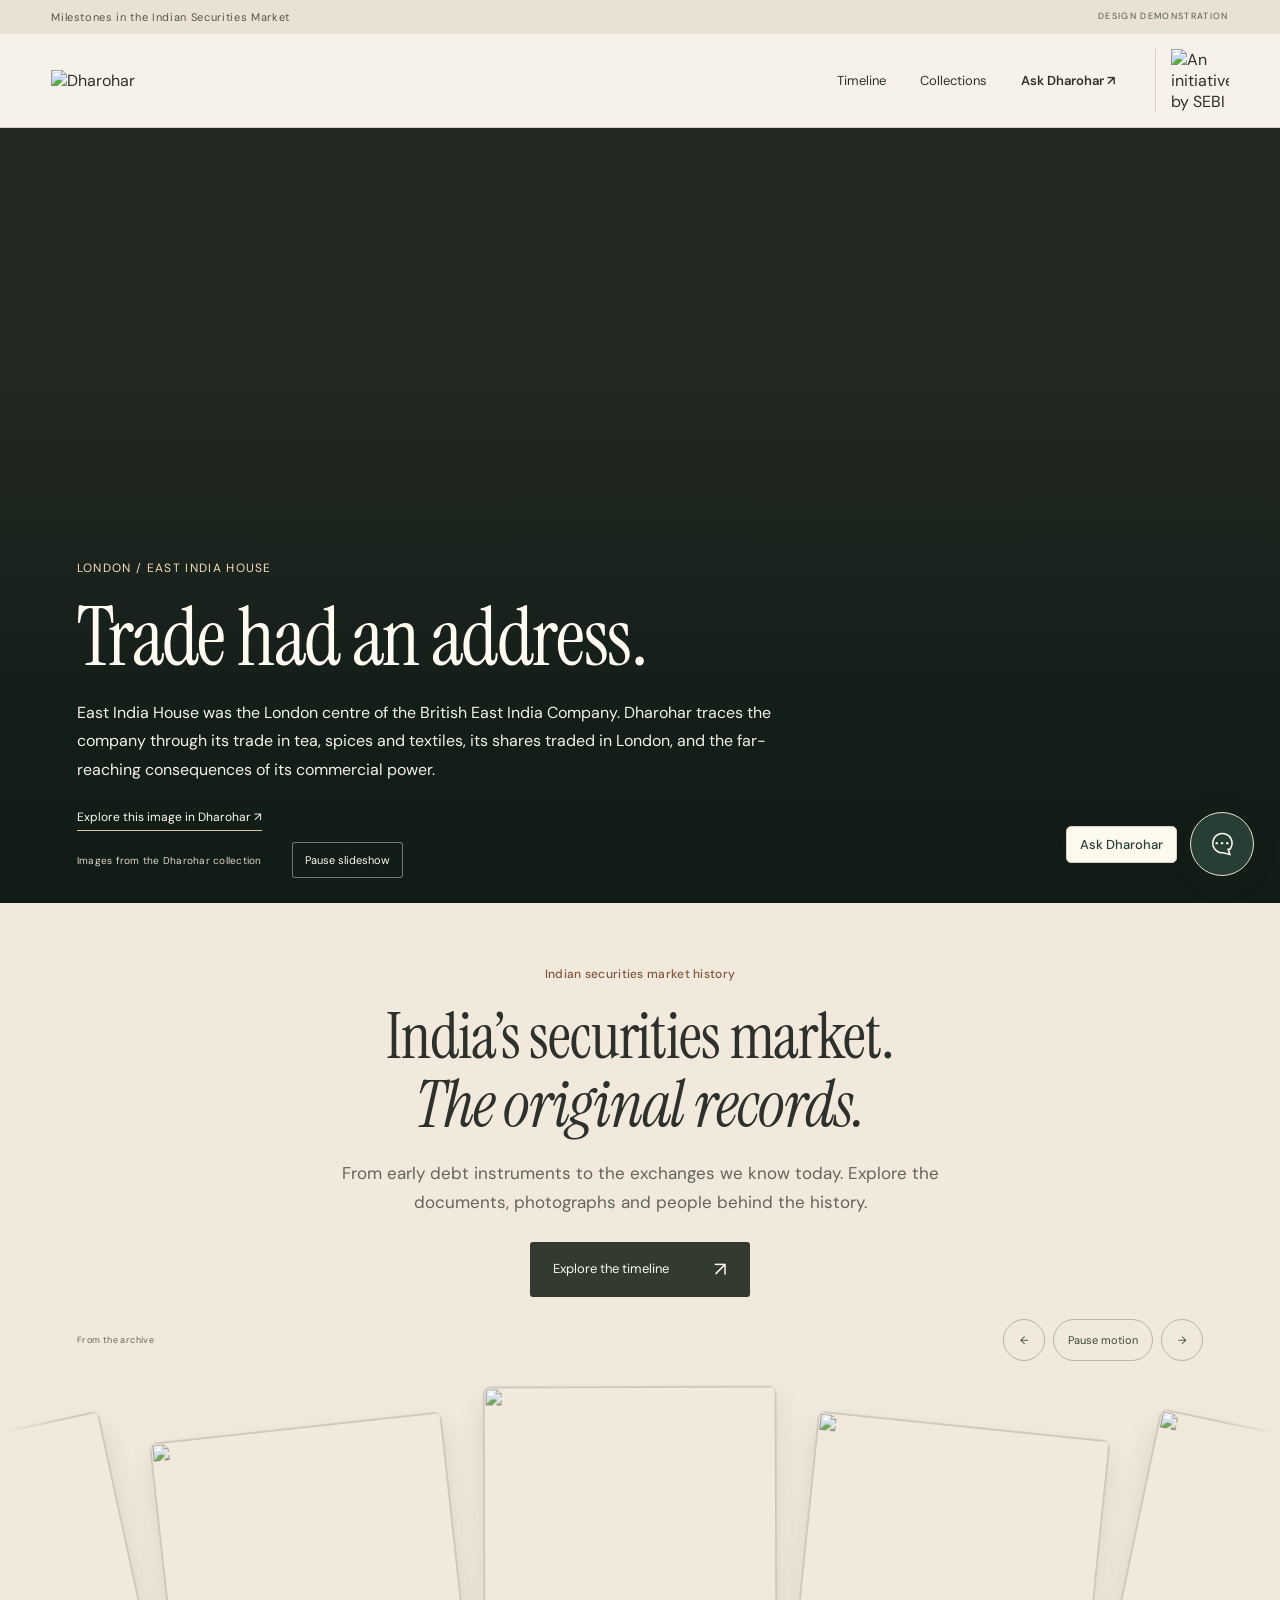
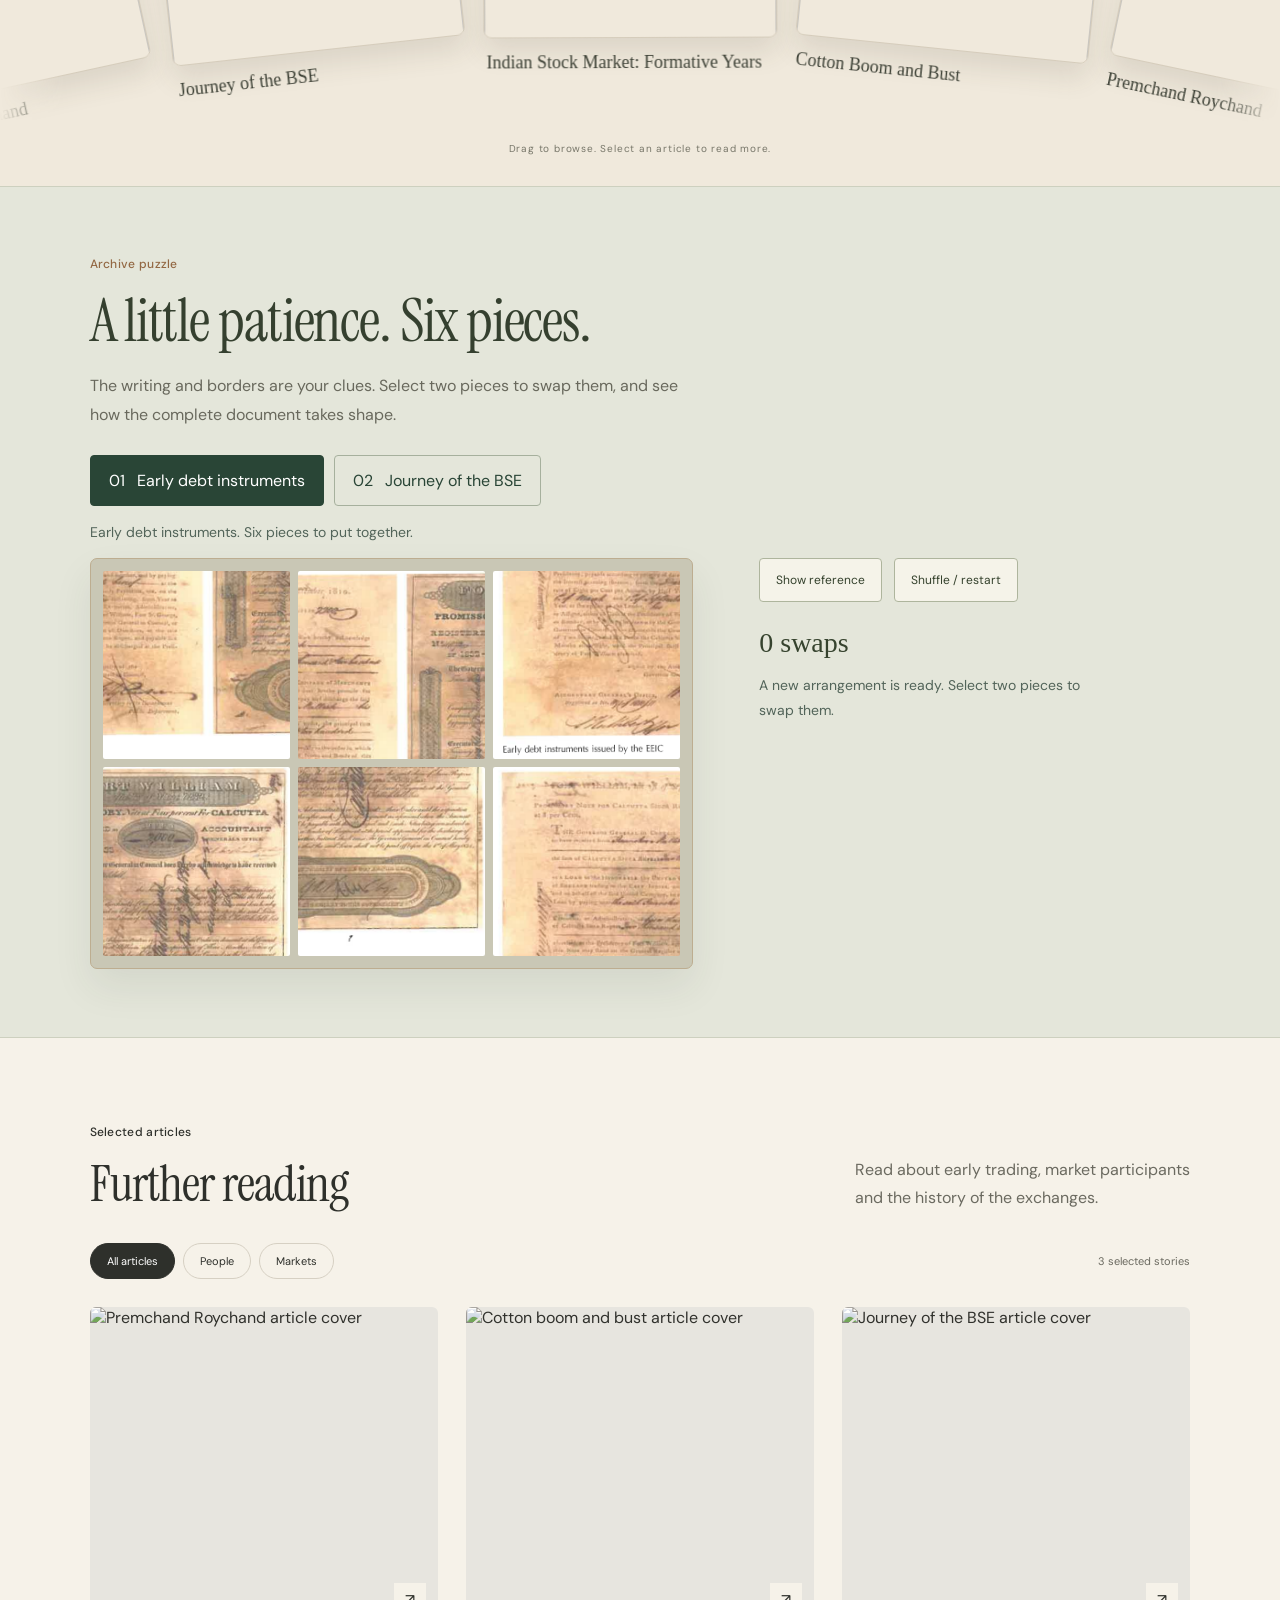
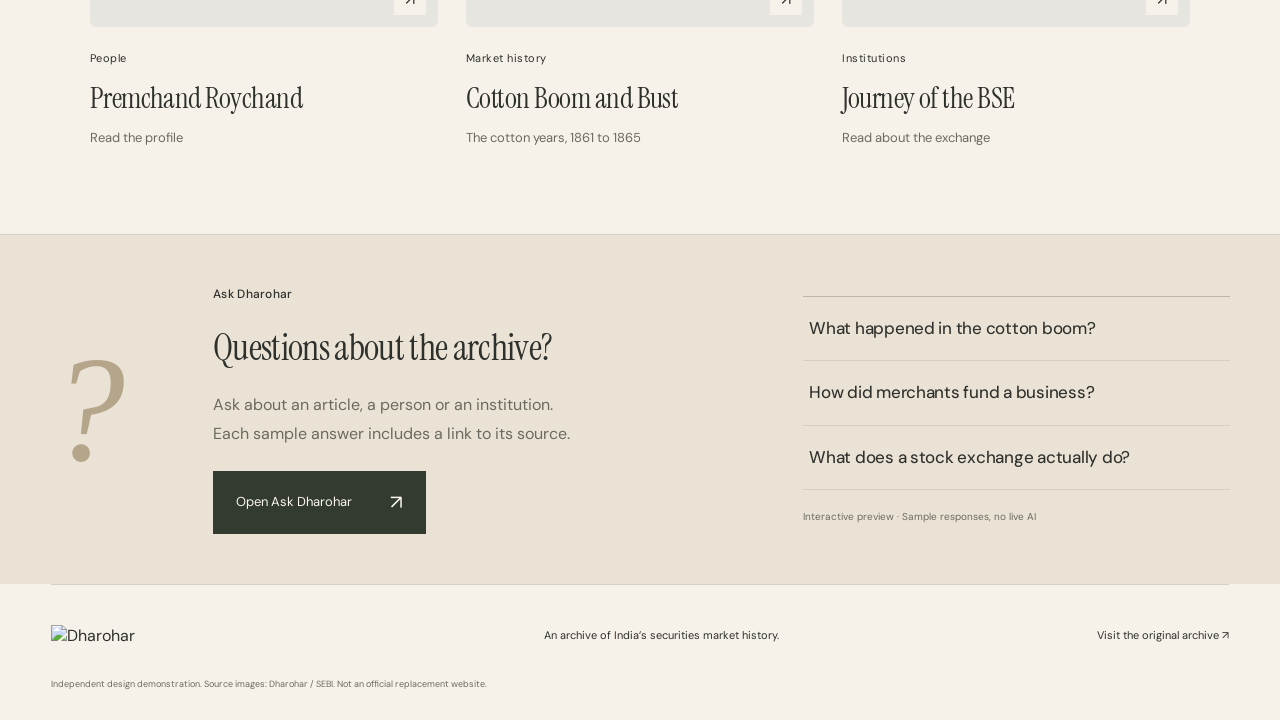
==== commit 5e411ddb: "Publish Dharohar frontend demonstration" ====
--- a/index.html
+++ b/index.html
@@ -1,22 +1,23 @@
 <!doctype html>
 <html lang="en">
-<head><meta charset="utf-8"><meta name="viewport" content="width=device-width, initial-scale=1"><title>Dharohar | Indian securities market history</title><link rel="stylesheet" href="styles.css?v=puzzles6"><link rel="stylesheet" href="carousel.css?v=puzzles6"><link rel="stylesheet" href="persona.css?v=puzzles6"><link rel="stylesheet" href="editorial.css?v=puzzles6"><link rel="stylesheet" href="document-detective.css?v=puzzles6"><link rel="stylesheet" href="archive-puzzle.css?v=puzzles6"><link rel="stylesheet" href="homepage-museum.css?v=puzzles6"><link rel="stylesheet" href="reading-type.css?v=puzzles6"></head>
+<head><meta charset="utf-8"><meta name="viewport" content="width=device-width, initial-scale=1"><title>Dharohar | Indian securities market history</title><link rel="stylesheet" href="styles.css?v=release10"><link rel="stylesheet" href="carousel.css?v=release10"><link rel="stylesheet" href="persona.css?v=release10"><link rel="stylesheet" href="editorial.css?v=release10"><link rel="stylesheet" href="archive-puzzle.css?v=release10"><link rel="stylesheet" href="homepage-museum.css?v=release10"><link rel="stylesheet" href="reading-type.css?v=release10"><link rel="stylesheet" href="archive-slideshow.css?v=release10"><link rel="stylesheet" href="chat-widget.css?v=release10"></head>
 <body>
 <a class="skip" href="#main">Skip to content</a>
 <div class="notice">Milestones in the Indian Securities Market <span>DESIGN DEMONSTRATION</span></div>
 <header><a href="#" aria-label="Dharohar home"><img class="logo" src="https://dur682txgv28e.cloudfront.net/assets/website/dharohar_logo_1.png" alt="Dharohar"></a><nav aria-label="Main navigation"><a href="timeline.html">Timeline</a><a href="collections.html">Collections</a><button class="text-button" data-chat>Ask Dharohar ↗</button></nav><img class="sebi" src="https://dur682txgv28e.cloudfront.net/assets/images/SEBI_Logo_En.png" alt="An initiative by SEBI"></header>
 <main id="main">
+<section id="archive-slideshow" class="archive-slideshow" aria-label="Places in securities market history" aria-roledescription="carousel"><div class="architecture-images"></div><div class="architecture-shade"></div><div class="architecture-caption"><p id="slide-place"></p><h1 id="slide-title"></h1><p id="slide-description"></p><a id="slide-source" target="_blank" rel="noopener">Explore this image in Dharohar &#8599;</a></div><div class="architecture-bottom"><span>Images from the Dharohar collection</span><button id="slide-pause">Pause slideshow</button></div></section>
 <section class="hero">
-<div class="hero-copy"><p class="eyebrow">Indian securities market history</p><h1>India’s securities market.<br><em>The original records.</em></h1><p class="intro">From early debt instruments to the exchanges we know today. Explore the documents, photographs and people behind the history.</p><a class="button" href="timeline.html">Explore the timeline <span>↗</span></a><div class="hero-foot"><span>150+ years of market heritage</span><span>Documents, images and interviews</span></div></div>
+<div class="hero-copy"><p class="eyebrow">Indian securities market history</p><h2>India’s securities market.<br><em>The original records.</em></h2><p class="intro">From early debt instruments to the exchanges we know today. Explore the documents, photographs and people behind the history.</p><a class="button" href="timeline.html">Explore the timeline <span>↗</span></a><div class="hero-foot"><span>150+ years of market heritage</span><span>Documents, images and interviews</span></div></div>
 <div class="hero-art"><div class="frame"><img src="https://dur682txgv28e.cloudfront.net/pointers/9be5d882-50eb-429d-897d-b60338957d4d/thumbnail/f46778dd-1336-490e-8337-cc1b1f708c86_70-%20Journey%20of%20the%20BSE.jpg" alt="Journey of the BSE, an article image from Dharohar"><span class="frame-line"></span></div><div class="image-caption"><span>Dharohar collection</span><span>Journey of the BSE ↗</span></div><div class="stamp">From<br>the<br>archive.</div></div>
 </section>
-<section id="detective" class="inline-detective" aria-labelledby="detective-heading"><div class="activity-heading"><p class="eyebrow">Document Detective</p><h2 id="detective-heading">Read between the lines.</h2><p class="detective-intro">Select a numbered marker to read about a detail in the image.</p></div><div class="detective-layout"><div><div class="detective-scroll" id="detective-scroll"><div class="detective-canvas" id="detective-canvas"><img src="assets/early-debt.png" alt="Two early debt instruments with printed headings, handwritten entries and signatures"><button class="document-spot" data-detail="0" style="left:75%;top:6%" aria-label="Detail 1: printed heading" aria-pressed="true">1</button><button class="document-spot" data-detail="1" style="left:26%;top:30%" aria-label="Detail 2: handwritten entries" aria-pressed="false">2</button><button class="document-spot" data-detail="2" style="left:34%;top:82%" aria-label="Detail 3: signatures" aria-pressed="false">3</button><button class="document-spot" data-detail="3" style="left:76%;top:82%" aria-label="Detail 4: decorative frame" aria-pressed="false">4</button></div></div><button id="detective-zoom" class="detective-secondary">Enlarge to 180%</button></div><aside class="detective-copy"><div aria-live="polite"><span id="document-number">01</span><h3 id="document-detail-title"></h3><p id="document-detail-copy"></p></div><div class="document-detail-buttons" aria-label="Choose a detail"><button data-detail="0" aria-pressed="true">1</button><button data-detail="1" aria-pressed="false">2</button><button data-detail="2" aria-pressed="false">3</button><button data-detail="3" aria-pressed="false">4</button></div><p class="detective-note">Visual observations, not a transcription or authentication. Some handwritten details cannot be read confidently from this scan.</p></aside></div><div class="detective-source"><p>From the Dharohar article, <em>Indian Stock Market: Formative Years</em>. Image credited there to the Reserve Bank of India. Puzzle divisions are part of this demo, not damage to the originals.</p><a href="https://mism.org/pointer/indian-stock-market-formative-years" target="_blank" rel="noopener">Read original context</a></div></section>
+
 <section id="puzzle" class="inline-puzzle" aria-labelledby="puzzle-heading"><div class="puzzle-intro"><p class="eyebrow">Archive puzzle</p><h2 id="puzzle-heading">A little patience. Six pieces.</h2><p>The writing and borders are your clues. Select two pieces to swap them, and see how the complete document takes shape.</p></div><div class="puzzle-picker" aria-label="Choose a puzzle"><button type="button" data-puzzle="0" aria-pressed="true">01 &nbsp; Early debt instruments</button><button type="button" data-puzzle="1" aria-pressed="false">02 &nbsp; Journey of the BSE</button></div><p id="puzzle-caption">Early debt instruments. Six pieces to put together.</p><div class="puzzle-layout"><div id="puzzle-board" aria-label="Six-piece document puzzle"></div><aside class="puzzle-help"><div class="puzzle-controls"><button id="puzzle-peek" aria-expanded="false">Show reference image</button><button id="puzzle-shuffle">Shuffle / restart</button></div><p id="puzzle-moves">0 swaps</p><p id="puzzle-status" role="status"></p><img id="puzzle-preview" src="assets/early-debt.png" alt="Completed image to use as a puzzle reference" hidden><div id="puzzle-complete" hidden><h3>Puzzle complete</h3><p id="puzzle-complete-copy">This image shows two early debt instruments. Explore the document details above.</p><a id="puzzle-inspect" class="primary" href="#detective">Examine the document</a></div></aside></div></section>
 <section class="collection-section" id="collection"><div class="section-top"><div><p class="eyebrow">Selected articles</p><h2>Further reading</h2></div><p>Read about early trading, market participants<br>and the history of the exchanges.</p></div><div class="collection-tools"><div class="filters" aria-label="Filter collection"><button class="active" data-filter="all" aria-pressed="true">All articles</button><button data-filter="people" aria-pressed="false">People</button><button data-filter="markets" aria-pressed="false">Markets</button></div><span id="result-count" aria-live="polite">3 selected stories</span></div>
 <div class="collection-grid"><button class="object-card" data-object="2" data-category="people"><div class="object-image portrait"><img src="https://dur682txgv28e.cloudfront.net/pointers/0ef8299d-0795-4270-8216-e391d58b72be/cover_image/ec0044be-415e-4941-b644-7474baa9b4eb_49-%20premchand%20roychand.jpg" alt="Premchand Roychand article cover"><span>↗</span></div><p>People</p><h3>Premchand Roychand</h3><span>Read the profile</span></button><button class="object-card" data-object="1" data-category="markets"><div class="object-image"><img src="https://dur682txgv28e.cloudfront.net/pointers/5b3e895c-6631-49da-b9a0-87d12cfc1db8/cover_image/f61871a6-0e73-40f2-8083-8c456c5502ae_45-Cotton%20Boom%20and%20Bust%20or%20American%20Civil%20War%20or%20%20Share%20Mania%20of%201965%20or%20Black%20Day.jpg" alt="Cotton boom and bust article cover"><span>↗</span></div><p>Market history</p><h3>Cotton Boom and Bust</h3><span>The cotton years, 1861 to 1865</span></button><button class="object-card" data-object="3" data-category="markets"><div class="object-image"><img src="https://dur682txgv28e.cloudfront.net/pointers/9be5d882-50eb-429d-897d-b60338957d4d/thumbnail/f46778dd-1336-490e-8337-cc1b1f708c86_70-%20Journey%20of%20the%20BSE.jpg" alt="Journey of the BSE article cover"><span>↗</span></div><p>Institutions</p><h3>Journey of the BSE</h3><span>Read about the exchange</span></button></div></section>
 <section class="ask-section"><div class="ask-mark" aria-hidden="true">?</div><div><p class="eyebrow">Ask Dharohar</p><h2>Questions about the archive?</h2><p>Ask about an article, a person or an institution.<br>Each sample answer includes a link to its source.</p><button class="button" data-chat>Open Ask Dharohar <span>↗</span></button></div><div class="question-list"><button data-question="Where should I start?">Where should I start? <span>↗</span></button><button data-question="Who was Premchand Roychand?">Who was Premchand Roychand? <span>↗</span></button><button data-question="Tell me about the cotton boom.">Tell me about the cotton boom. <span>↗</span></button><small>Interactive preview · Sample responses, no live AI</small></div></section>
 </main><footer><img src="https://dur682txgv28e.cloudfront.net/assets/website/dharohar_logo_1.png" alt="Dharohar"><p>An archive of India’s securities market history.</p><a href="https://mism.org/" target="_blank" rel="noopener">Visit the original archive ↗</a><small>Independent design demonstration. Source images: Dharohar / SEBI. Not an official replacement website.</small></footer>
 <dialog id="artifact" aria-labelledby="artifact-title"><button class="close" aria-label="Close artifact viewer">×</button><div class="artifact-layout"><div class="artifact-image"><img id="artifact-img" alt=""><button id="zoom" class="small-button">Enlarge image</button></div><div class="artifact-copy"><p class="eyebrow">Collection record</p><h2 id="artifact-title"></h2><p id="artifact-description"></p><p class="source-note">This preview uses the archive’s article cover. Read the original for the full historical account.</p><a id="artifact-source" class="button" target="_blank" rel="noopener">Read original article ↗</a><button class="text-button" id="artifact-ask">Ask about this story ↗</button></div></div></dialog>
-<dialog id="chat" aria-labelledby="chat-title"><div class="chat-header"><div><strong id="chat-title">Ask Dharohar</strong><p>Your guide to the archive</p></div><button class="close chat-close" type="button" aria-label="Close chatbot">Close <span aria-hidden="true">×</span></button></div><div class="chat-label">DEMO · SCRIPTED RESPONSES</div><div id="messages" role="log" aria-live="polite"><div class="message assistant">Welcome to the archive. What would you like to know?<br><small>Try one of the sample questions below.</small></div></div><div class="chat-suggestions"><button data-question="Where should I start?">Where should I start?</button><button data-question="Who was Premchand Roychand?">Meet a pioneer</button><button data-question="Tell me about the cotton boom.">The cotton boom</button></div><form id="chat-form"><label class="sr-only" for="question">Your question</label><input id="question" placeholder="Ask about our market heritage…" autocomplete="off" required maxlength="400"><button aria-label="Send question">↑</button></form><small class="chat-footer">A preview of the experience, not financial advice.</small></dialog>
 
-<script src="demo.js?v=puzzles6"></script><script src="carousel.js?v=puzzles6"></script><script src="persona.js?v=puzzles6"></script><script src="document-detective.js?v=puzzles6"></script><script src="archive-puzzle.js?v=puzzles6"></script></body></html>
+
+<script src="demo.js?v=release10"></script><script src="carousel.js?v=release10"></script><script src="archive-puzzle.js?v=release10"></script><script src="archive-slideshow.js?v=release10"></script><script src="chat-widget.js?v=release10"></script><script src="persona.js?v=release10"></script></body></html>
--- a/archive-slideshow.css
+++ b/archive-slideshow.css
@@ -0,0 +1,10 @@
+.archive-slideshow{position:relative;height:calc(100svh - 125px);min-height:600px;isolation:isolate;overflow:hidden;background:#242a24;color:#fff}
+.architecture-images,.architecture-shade{position:absolute;inset:0;z-index:-1}.architecture-image{position:absolute;inset:0;width:100%;height:100%;max-width:none;object-fit:cover;object-position:center 42%;opacity:0;transform:scale(1.025);transition:opacity 1.6s ease,transform 10s linear}.architecture-image.is-active{opacity:1;transform:scale(1.085)}.architecture-shade{background:linear-gradient(180deg,#14201a10 15%,#14201a15 30%,#101b16c9 75%,#101b16ed 100%)}
+.architecture-caption{position:absolute;left:6%;right:6%;bottom:72px;max-width:880px}.architecture-caption #slide-place{font-size:12px;letter-spacing:.11em;text-transform:uppercase;color:#f2dfba;margin:0 0 17px}.architecture-caption h1{font-family:'Instrument Serif',Georgia,serif;font-size:clamp(48px,6.3vw,88px);font-weight:400;line-height:1.03;letter-spacing:-.02em;margin:0 0 20px;color:#fffaf1}.architecture-caption #slide-description{max-width:710px;font-size:16px;line-height:1.8;color:#f4f0e8;margin:0 0 20px}.architecture-caption a{display:inline-block;font-size:12px;color:#fffaf1;border-bottom:1px solid #dac6a2;padding-bottom:5px}
+.architecture-bottom{position:absolute;bottom:25px;left:6%;right:6%;display:flex;justify-content:space-between;align-items:center;padding-right:90px;color:#e0d8c8;font-size:10px;letter-spacing:.025em}.architecture-bottom button{border:1px solid #ffffff65;border-radius:3px;background:#15231d40;color:#fffaf1;padding:8px 12px;font:inherit;font-size:11px;cursor:pointer;min-height:36px}.architecture-bottom button:focus-visible,.architecture-caption a:focus-visible{outline:2px solid #f4ddb0;outline-offset:5px}
+.hero .hero-copy h2{font-family:'Instrument Serif',Georgia,serif;font-size:clamp(44px,5vw,76px);font-weight:400;line-height:1.06;letter-spacing:-.018em;margin:20px 0}
+.architecture-bottom{justify-content:flex-start;gap:30px}
+.architecture-image.paper-image{object-fit:contain;object-position:80% center;background:#b7a78a;padding:28px 5% 28px 45%;transform:none}.paper-slide .architecture-shade{background:linear-gradient(90deg,#17231af5 0%,#17231ae8 34%,#17231a70 63%,#17231a15 100%)}.paper-slide .architecture-caption{max-width:560px}.paper-slide .architecture-caption h1{font-size:clamp(45px,4.5vw,65px)}.paper-slide .architecture-caption #slide-description{max-width:470px}
+@media(max-width:600px){.archive-slideshow{height:calc(100svh - 155px);min-height:610px}.architecture-caption{left:6%;right:7%;bottom:100px}.architecture-caption h1{font-size:51px}.architecture-caption #slide-description{font-size:14px;line-height:1.75}.architecture-caption #slide-place{font-size:10px}.architecture-bottom{bottom:20px;padding-right:75px;gap:15px;align-items:flex-start}.architecture-bottom>span{max-width:125px;line-height:1.6}.architecture-image{object-position:center}}
+@media(prefers-reduced-motion:reduce){.architecture-image,.architecture-image.is-active{transition:none;transform:none}}
+@media(max-width:600px){.architecture-image.paper-image{padding:20px 6% 290px;object-position:center top}.paper-slide .architecture-shade{background:linear-gradient(180deg,#17231a00 5%,#17231a20 28%,#17231aeb 55%,#17231af5 100%)}.paper-slide .architecture-caption h1{font-size:40px}.paper-slide .architecture-caption #slide-description{font-size:13px}}
--- a/chat-widget.css
+++ b/chat-widget.css
@@ -0,0 +1,21 @@
+#chat-launcher{position:fixed;right:26px;bottom:24px;z-index:1001;width:64px;height:64px;border:1px solid #e9e0cf;border-radius:50%;display:grid;place-items:center;background:#263e34;color:#fffaf0;box-shadow:0 6px 24px #15291d30;cursor:pointer}
+#chat-launcher .launcher-label{position:absolute;right:76px;white-space:nowrap;padding:9px 13px;background:#fffaf0;color:#263e34;border:1px solid #d8d0c1;border-radius:5px;font:500 13px 'DM Sans','Segoe UI',sans-serif;box-shadow:0 3px 12px #15291d10}
+#chat-launcher:hover{background:#385447}#chat-launcher:focus-visible{outline:3px solid #a76b3c;outline-offset:4px}
+dialog#chat{position:fixed;inset:auto 26px 100px auto;margin:0;width:410px;max-width:calc(100vw - 32px);height:650px;max-height:calc(100dvh - 125px);padding:0;border:1px solid #c3c9b9;border-radius:12px;background:#faf7ef;color:#263e34;box-shadow:0 20px 70px #15291d30;z-index:1000;overflow:hidden;font-family:'DM Sans','Segoe UI',sans-serif;box-sizing:border-box}
+dialog#chat:not([open]){display:none}dialog#chat[open]{display:flex;flex-direction:column}
+#chat *{box-sizing:border-box}#chat button,#chat input,#chat select{font-family:inherit;color:inherit}#chat button{cursor:pointer}
+#chat .chat-header{display:flex;align-items:center;justify-content:space-between;gap:12px;padding:17px 20px;border-bottom:1px solid #d8d0c1;flex-shrink:0}
+#chat .chat-header strong{font:400 30px 'Instrument Serif',Georgia,serif;letter-spacing:-.02em}#chat .chat-header p{font-size:12px;margin:5px 0 0;color:#66705f}
+#chat .chat-close{position:static;display:flex;align-items:center;justify-content:center;gap:8px;width:auto;height:40px;min-width:76px;padding:8px 10px;border:1px solid #bbc3b1;border-radius:5px;background:#fffaf2;font-size:13px;flex-shrink:0}#chat .chat-close span{font-size:22px}
+#chat .chat-label{padding:9px 20px;background:#eceee3;font-size:10px;letter-spacing:.03em;flex-shrink:0}
+#chat .persona-selector{padding:10px 20px;border-bottom:1px solid #d8d0c1;background:#f2efe5;flex-shrink:0}#chat .persona-selector label{font-size:12px;margin-right:12px}#chat .persona-selector select{font-size:12px;padding:6px;border:1px solid #b9c2ad;background:white;max-width:100%}#chat .persona-selector p{font-size:12px;line-height:1.5;color:#66705f;margin:6px 0 0}
+#chat #messages{padding:16px;flex:1;min-height:0;overflow:auto;overscroll-behavior:contain}#chat .message{padding:14px;margin-bottom:12px;background:#e9eddf;border-radius:0 9px 9px 9px;font-size:14px;line-height:1.75;white-space:pre-line}#chat .message.user{background:#263e34;color:#fffaf0;margin-left:24px;border-radius:9px 0 9px 9px}#chat .message a{display:block;margin-top:10px;font-size:12px;text-decoration:underline;color:inherit}
+#chat .chat-suggestions{display:flex;gap:6px;padding:6px 16px 12px;flex-wrap:wrap;flex-shrink:0}#chat .chat-suggestions button{font-size:12px;line-height:1.4;padding:8px 10px;min-height:36px;border:1px solid #c4cbb9;border-radius:5px;text-align:left;background:#fffaf2}
+#chat #chat-form{display:flex;margin:0 16px;border:1px solid #b9c2ad;padding:4px;background:white;flex-shrink:0}#chat #question{border:0;min-width:0;flex:1;padding:10px;font-size:13px;background:none}#chat #chat-form button{border:0;background:#263e34;color:#fff;width:38px;font-size:24px}#chat .chat-footer{font-size:10px;text-align:center;padding:10px;color:#66705f;flex-shrink:0}
+#chat .chat-sr-only{position:absolute;width:1px;height:1px;overflow:hidden;clip-path:inset(50%)}#chat button:focus-visible,#chat input:focus-visible,#chat select:focus-visible{outline:2px solid #a76b3c;outline-offset:2px}
+dialog#persona-welcome{position:fixed;inset:0;margin:auto;box-sizing:border-box;width:660px;max-width:calc(100vw - 28px);max-height:calc(100dvh - 28px);padding:36px;border:1px solid #b9c2ad;border-top:4px solid #263e34;border-radius:8px;background:#faf7ef;color:#263e34;font-family:'DM Sans','Segoe UI',sans-serif;overflow:auto}
+#persona-welcome::backdrop{background:#172a2266}#persona-welcome h2{font:400 42px 'Instrument Serif',Georgia,serif;padding-right:70px;margin:16px 0}#persona-welcome .eyebrow{font-size:11px;letter-spacing:.04em}#persona-welcome>p:not(.eyebrow){font-size:14px;line-height:1.7;color:#66705f}
+#persona-welcome .persona-dismiss{position:absolute;right:16px;top:16px;padding:9px 12px;min-height:40px;width:auto;height:auto;border:1px solid #bbc3b1;border-radius:4px;background:#fffaf2;color:#263e34;font:13px 'DM Sans','Segoe UI',sans-serif;cursor:pointer}
+#persona-welcome .persona-options{display:grid;gap:10px;margin:24px 0}#persona-welcome .persona-options button{display:grid;grid-template-columns:80px 1fr;gap:5px 16px;padding:16px;text-align:left;border:1px solid #c4cbb9;background:#f1f0e6;color:#263e34;font-family:inherit;cursor:pointer}#persona-welcome .persona-options button:hover{background:#e4eadb}#persona-welcome .persona-options span{grid-row:span 2;font:23px Georgia,serif;align-self:center}#persona-welcome .persona-options strong{font-size:16px;font-weight:500}#persona-welcome .persona-options small{font-size:12px;line-height:1.5;color:#66705f}#persona-welcome .persona-note{font-size:11px!important}#persona-welcome #skip-persona{border:0;background:none;color:#263e34;padding:8px 0;font:14px 'DM Sans','Segoe UI',sans-serif;cursor:pointer}
+@media(max-width:560px){#chat-launcher{right:16px;bottom:16px;width:58px;height:58px}#chat-launcher .launcher-label{right:68px}dialog#chat{right:12px;bottom:86px;width:calc(100vw - 24px);max-width:none;max-height:calc(100dvh - 100px)}dialog#persona-welcome{padding:24px}#persona-welcome h2{font-size:35px}#persona-welcome .persona-options button{grid-template-columns:65px 1fr;padding:13px;gap:5px 10px}}
+@media(max-height:600px){#chat .chat-header{padding:10px 16px}#chat .chat-header p,#chat .persona-selector p{display:none}#chat .persona-selector{padding:6px 16px}#chat .chat-suggestions{padding:5px 12px}#chat .chat-footer{padding:6px}}
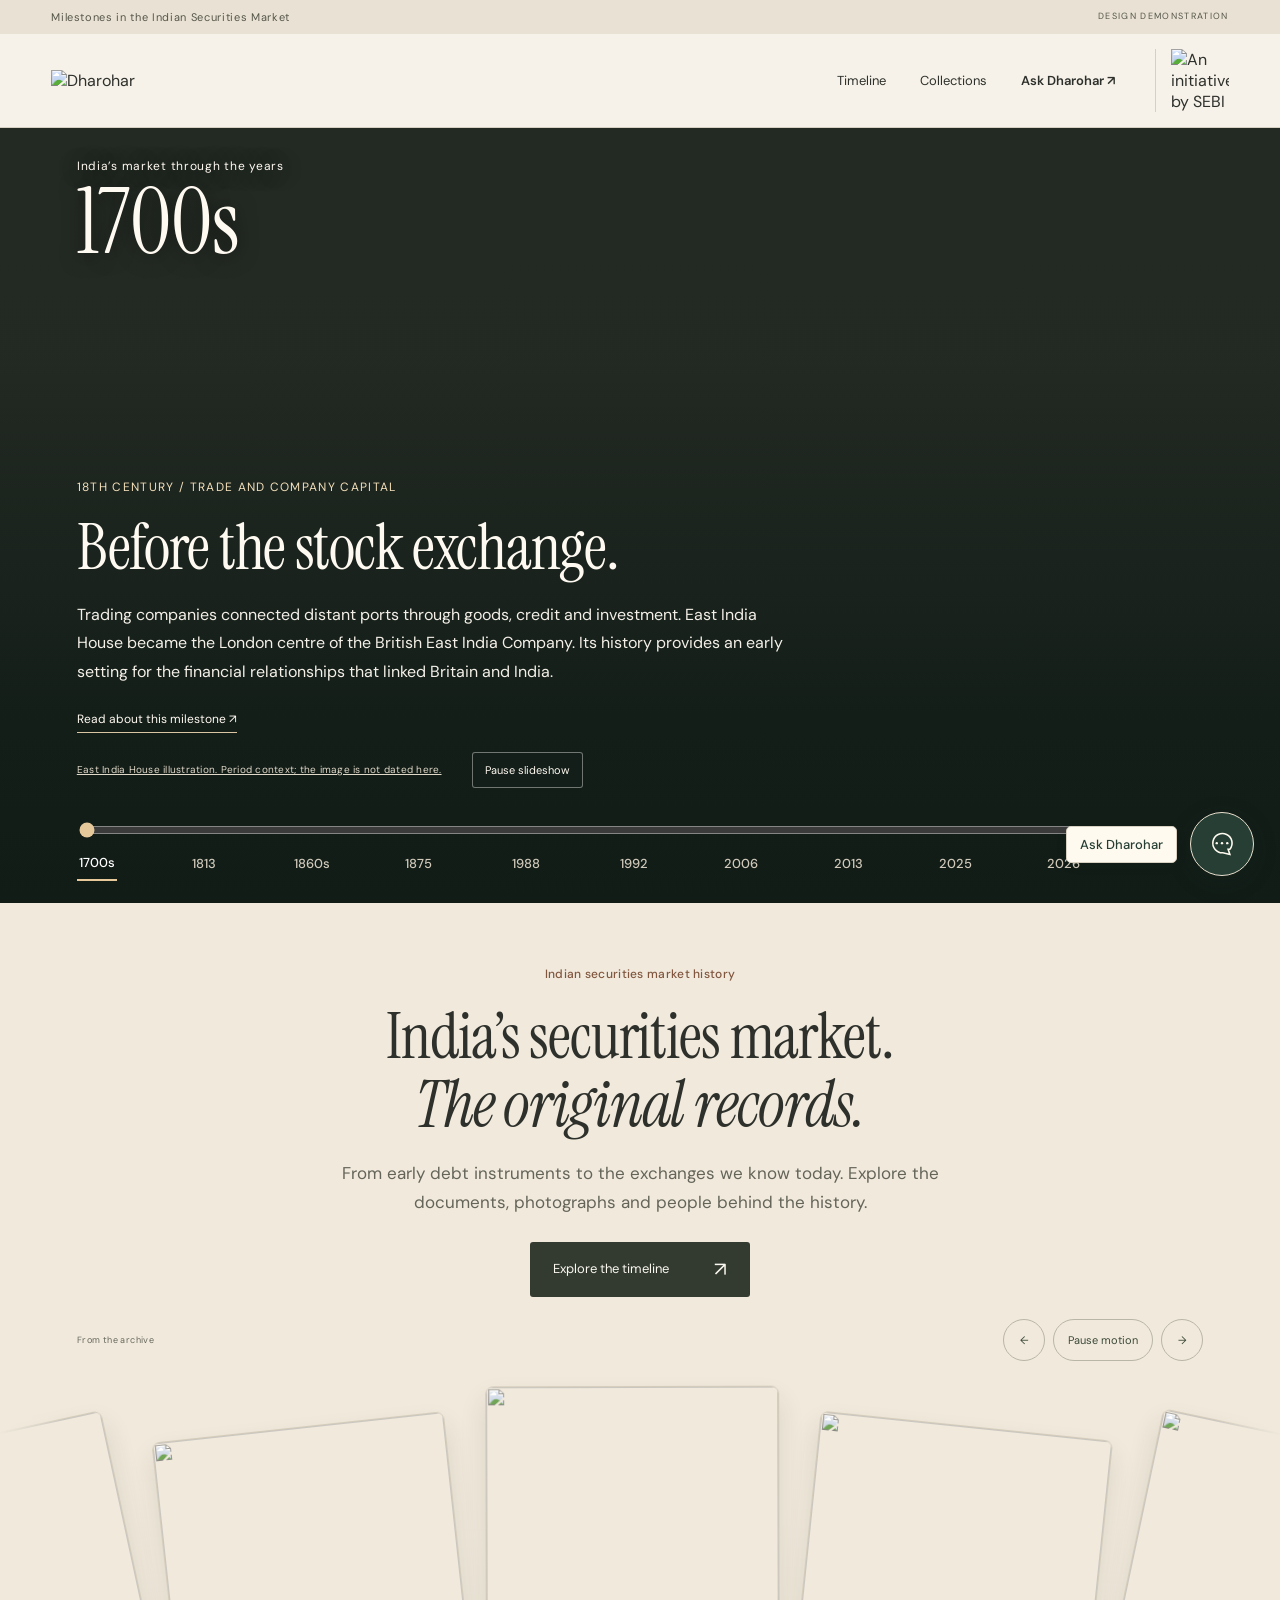
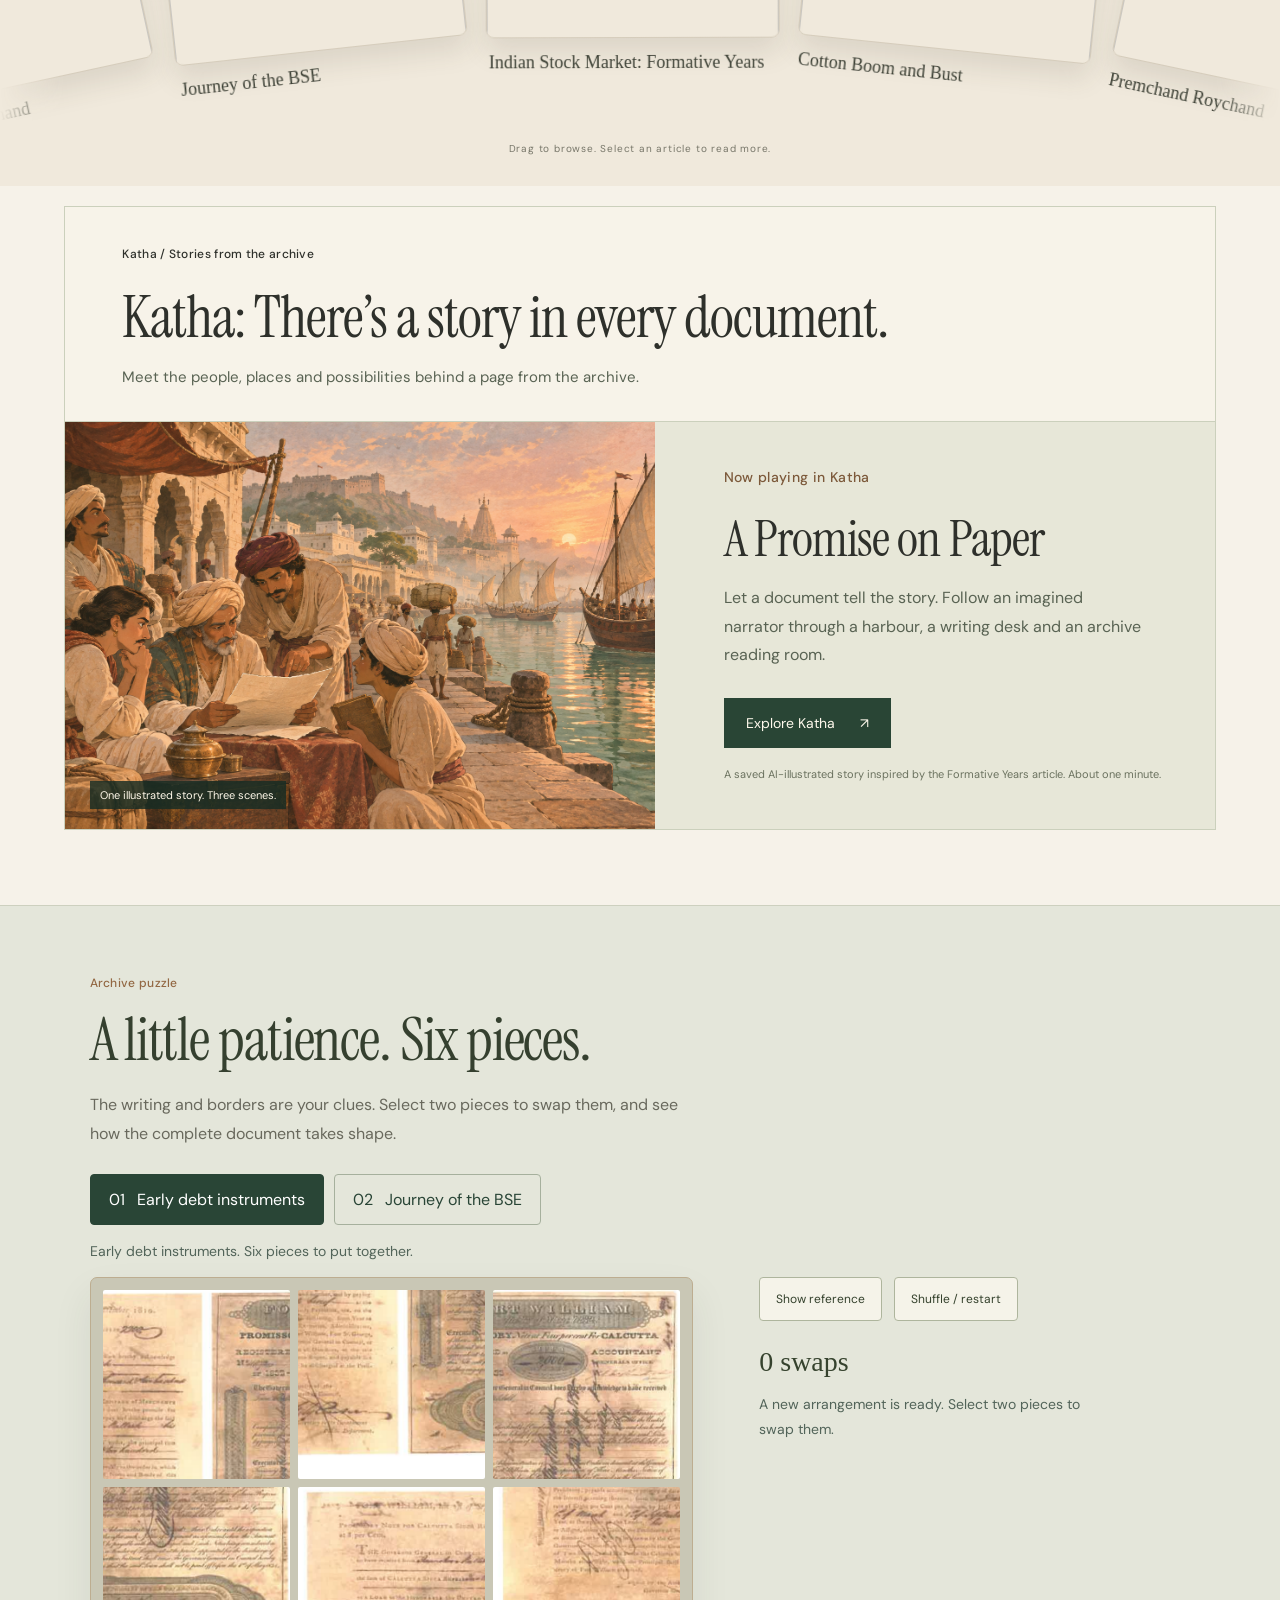
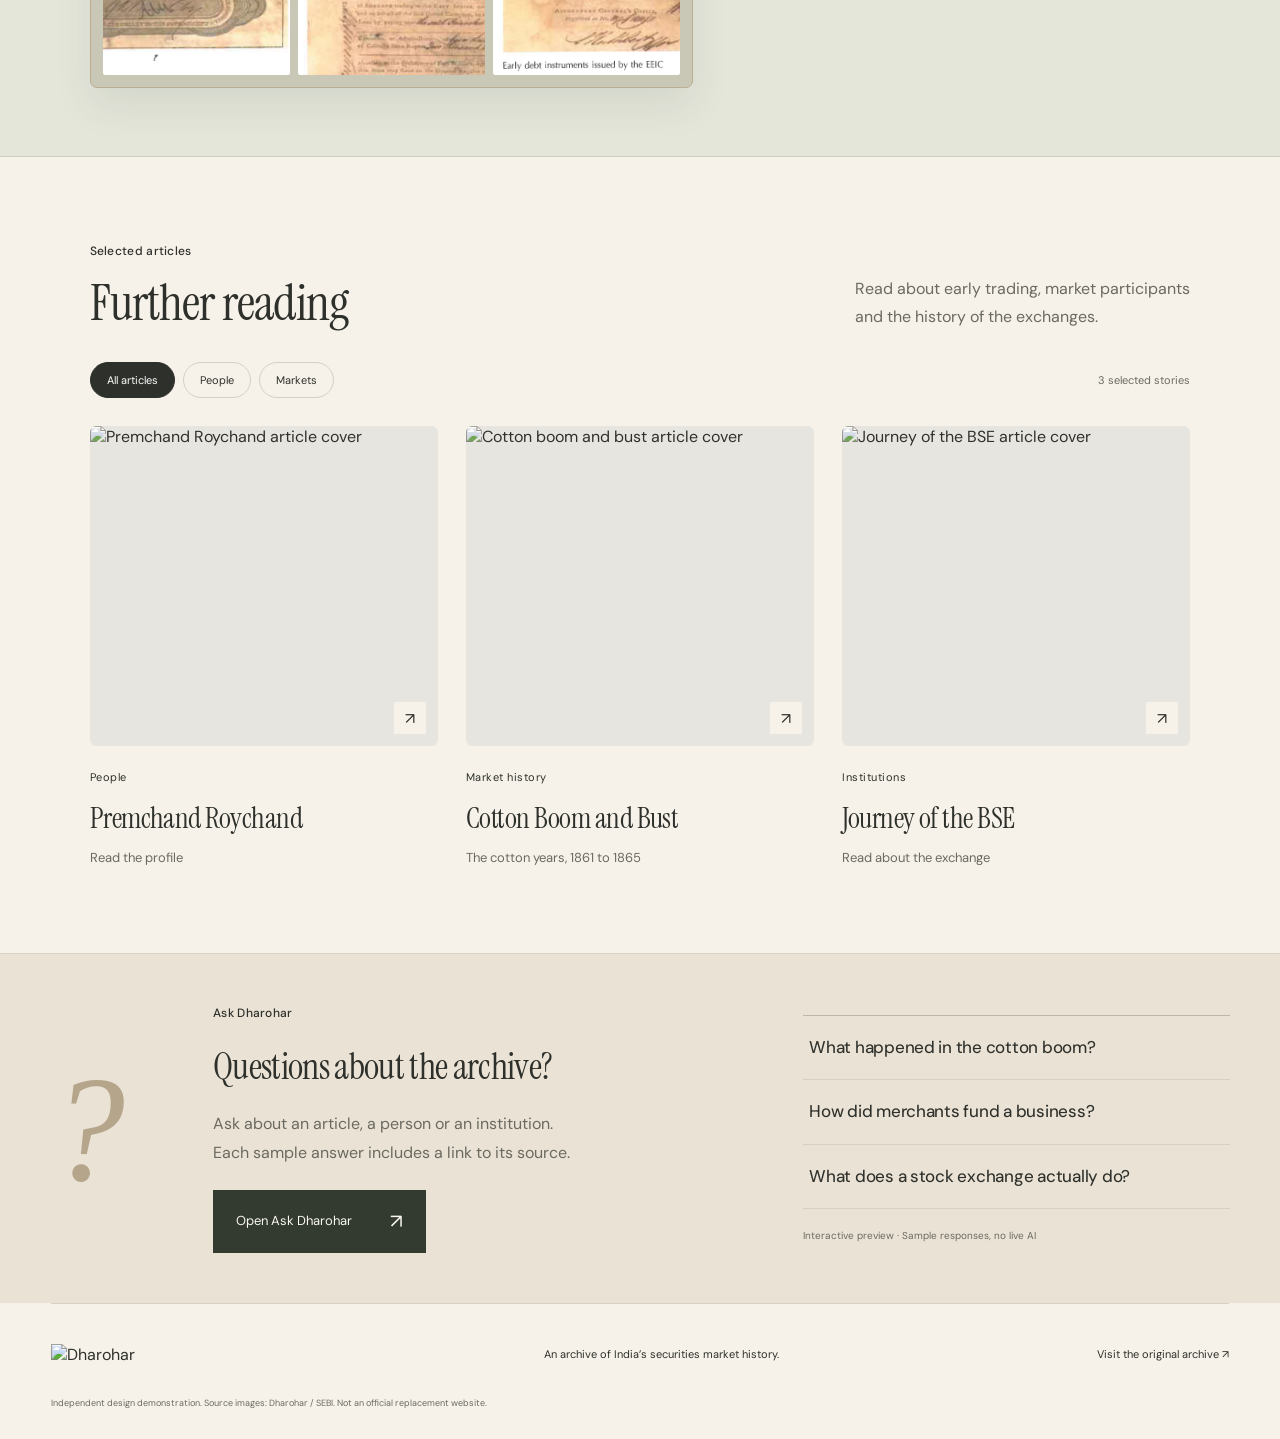
==== commit 39bab2a1: "Publish Dharohar frontend demonstration" ====
--- a/index.html
+++ b/index.html
@@ -1,23 +1,26 @@
 <!doctype html>
 <html lang="en">
-<head><meta charset="utf-8"><meta name="viewport" content="width=device-width, initial-scale=1"><title>Dharohar | Indian securities market history</title><link rel="stylesheet" href="styles.css?v=release10"><link rel="stylesheet" href="carousel.css?v=release10"><link rel="stylesheet" href="persona.css?v=release10"><link rel="stylesheet" href="editorial.css?v=release10"><link rel="stylesheet" href="archive-puzzle.css?v=release10"><link rel="stylesheet" href="homepage-museum.css?v=release10"><link rel="stylesheet" href="reading-type.css?v=release10"><link rel="stylesheet" href="archive-slideshow.css?v=release10"><link rel="stylesheet" href="chat-widget.css?v=release10"></head>
+<head><meta charset="utf-8"><meta name="viewport" content="width=device-width, initial-scale=1"><title>Dharohar | Indian securities market history</title><link rel="stylesheet" href="styles.css?v=heritage12"><link rel="stylesheet" href="carousel.css?v=heritage12"><link rel="stylesheet" href="persona.css?v=heritage12"><link rel="stylesheet" href="editorial.css?v=heritage12"><link rel="stylesheet" href="archive-puzzle.css?v=heritage12"><link rel="stylesheet" href="homepage-museum.css?v=heritage12"><link rel="stylesheet" href="reading-type.css?v=heritage12"><link rel="stylesheet" href="archive-slideshow.css?v=heritage12"><link rel="stylesheet" href="chat-widget.css?v=heritage12"><link rel="stylesheet" href="katha-home.css?v=heritage12"></head>
 <body>
 <a class="skip" href="#main">Skip to content</a>
 <div class="notice">Milestones in the Indian Securities Market <span>DESIGN DEMONSTRATION</span></div>
 <header><a href="#" aria-label="Dharohar home"><img class="logo" src="https://dur682txgv28e.cloudfront.net/assets/website/dharohar_logo_1.png" alt="Dharohar"></a><nav aria-label="Main navigation"><a href="timeline.html">Timeline</a><a href="collections.html">Collections</a><button class="text-button" data-chat>Ask Dharohar ↗</button></nav><img class="sebi" src="https://dur682txgv28e.cloudfront.net/assets/images/SEBI_Logo_En.png" alt="An initiative by SEBI"></header>
 <main id="main">
-<section id="archive-slideshow" class="archive-slideshow" aria-label="Places in securities market history" aria-roledescription="carousel"><div class="architecture-images"></div><div class="architecture-shade"></div><div class="architecture-caption"><p id="slide-place"></p><h1 id="slide-title"></h1><p id="slide-description"></p><a id="slide-source" target="_blank" rel="noopener">Explore this image in Dharohar &#8599;</a></div><div class="architecture-bottom"><span>Images from the Dharohar collection</span><button id="slide-pause">Pause slideshow</button></div></section>
+<section id="archive-slideshow" class="archive-slideshow" aria-label="Places in securities market history" aria-roledescription="carousel"><div class="architecture-images"></div><div class="architecture-shade"></div><div class="journey-year"><span>India’s market through the years</span><strong id="slide-year">1700s</strong></div><div class="architecture-caption"><p id="slide-place"></p><h1 id="slide-title"></h1><p id="slide-description"></p><a id="slide-source" target="_blank" rel="noopener">Read about this milestone &#8599;</a></div><div class="architecture-bottom"><a id="slide-credit" target="_blank" rel="noopener"></a><button id="slide-pause">Pause slideshow</button></div><div class="journey-controls"><label class="sr-only" for="journey-slider">Explore securities-market history by period</label><input id="journey-slider" type="range" min="0" max="9" step="1" value="0"><div class="journey-years"><button type="button" data-year="0">1700s</button><button type="button" data-year="1">1813</button><button type="button" data-year="2">1860s</button><button type="button" data-year="3">1875</button><button type="button" data-year="4">1988</button><button type="button" data-year="5">1992</button><button type="button" data-year="6">2006</button><button type="button" data-year="7">2013</button><button type="button" data-year="8">2025</button><button type="button" data-year="9">2026</button></div></div></section>
 <section class="hero">
 <div class="hero-copy"><p class="eyebrow">Indian securities market history</p><h2>India’s securities market.<br><em>The original records.</em></h2><p class="intro">From early debt instruments to the exchanges we know today. Explore the documents, photographs and people behind the history.</p><a class="button" href="timeline.html">Explore the timeline <span>↗</span></a><div class="hero-foot"><span>150+ years of market heritage</span><span>Documents, images and interviews</span></div></div>
 <div class="hero-art"><div class="frame"><img src="https://dur682txgv28e.cloudfront.net/pointers/9be5d882-50eb-429d-897d-b60338957d4d/thumbnail/f46778dd-1336-490e-8337-cc1b1f708c86_70-%20Journey%20of%20the%20BSE.jpg" alt="Journey of the BSE, an article image from Dharohar"><span class="frame-line"></span></div><div class="image-caption"><span>Dharohar collection</span><span>Journey of the BSE ↗</span></div><div class="stamp">From<br>the<br>archive.</div></div>
 </section>
 
+<section id="katha" class="home-katha" aria-labelledby="katha-section-heading"><div class="katha-section-heading"><p class="eyebrow">Katha / Stories from the archive</p><h2 id="katha-section-heading">Katha: There’s a story in every document.</h2><p>Meet the people, places and possibilities behind a page from the archive.</p></div><div class="home-katha-art"><img src="assets/katha-harbour.png" alt="AI-generated anime illustration of an imagined trading harbour" loading="lazy"><span>One illustrated story. Three scenes.</span></div><div class="home-katha-copy"><p class="eyebrow">Now playing in Katha</p><h3 id="home-katha-title">A Promise on Paper</h3><p>Let a document tell the story. Follow an imagined narrator through a harbour, a writing desk and an archive reading room.</p><button id="open-katha" type="button">Explore Katha <span aria-hidden="true">&#8599;</span></button><small>A saved AI-illustrated story inspired by the Formative Years article. About one minute.</small></div></section>
 <section id="puzzle" class="inline-puzzle" aria-labelledby="puzzle-heading"><div class="puzzle-intro"><p class="eyebrow">Archive puzzle</p><h2 id="puzzle-heading">A little patience. Six pieces.</h2><p>The writing and borders are your clues. Select two pieces to swap them, and see how the complete document takes shape.</p></div><div class="puzzle-picker" aria-label="Choose a puzzle"><button type="button" data-puzzle="0" aria-pressed="true">01 &nbsp; Early debt instruments</button><button type="button" data-puzzle="1" aria-pressed="false">02 &nbsp; Journey of the BSE</button></div><p id="puzzle-caption">Early debt instruments. Six pieces to put together.</p><div class="puzzle-layout"><div id="puzzle-board" aria-label="Six-piece document puzzle"></div><aside class="puzzle-help"><div class="puzzle-controls"><button id="puzzle-peek" aria-expanded="false">Show reference image</button><button id="puzzle-shuffle">Shuffle / restart</button></div><p id="puzzle-moves">0 swaps</p><p id="puzzle-status" role="status"></p><img id="puzzle-preview" src="assets/early-debt.png" alt="Completed image to use as a puzzle reference" hidden><div id="puzzle-complete" hidden><h3>Puzzle complete</h3><p id="puzzle-complete-copy">This image shows two early debt instruments. Explore the document details above.</p><a id="puzzle-inspect" class="primary" href="#detective">Examine the document</a></div></aside></div></section>
 <section class="collection-section" id="collection"><div class="section-top"><div><p class="eyebrow">Selected articles</p><h2>Further reading</h2></div><p>Read about early trading, market participants<br>and the history of the exchanges.</p></div><div class="collection-tools"><div class="filters" aria-label="Filter collection"><button class="active" data-filter="all" aria-pressed="true">All articles</button><button data-filter="people" aria-pressed="false">People</button><button data-filter="markets" aria-pressed="false">Markets</button></div><span id="result-count" aria-live="polite">3 selected stories</span></div>
 <div class="collection-grid"><button class="object-card" data-object="2" data-category="people"><div class="object-image portrait"><img src="https://dur682txgv28e.cloudfront.net/pointers/0ef8299d-0795-4270-8216-e391d58b72be/cover_image/ec0044be-415e-4941-b644-7474baa9b4eb_49-%20premchand%20roychand.jpg" alt="Premchand Roychand article cover"><span>↗</span></div><p>People</p><h3>Premchand Roychand</h3><span>Read the profile</span></button><button class="object-card" data-object="1" data-category="markets"><div class="object-image"><img src="https://dur682txgv28e.cloudfront.net/pointers/5b3e895c-6631-49da-b9a0-87d12cfc1db8/cover_image/f61871a6-0e73-40f2-8083-8c456c5502ae_45-Cotton%20Boom%20and%20Bust%20or%20American%20Civil%20War%20or%20%20Share%20Mania%20of%201965%20or%20Black%20Day.jpg" alt="Cotton boom and bust article cover"><span>↗</span></div><p>Market history</p><h3>Cotton Boom and Bust</h3><span>The cotton years, 1861 to 1865</span></button><button class="object-card" data-object="3" data-category="markets"><div class="object-image"><img src="https://dur682txgv28e.cloudfront.net/pointers/9be5d882-50eb-429d-897d-b60338957d4d/thumbnail/f46778dd-1336-490e-8337-cc1b1f708c86_70-%20Journey%20of%20the%20BSE.jpg" alt="Journey of the BSE article cover"><span>↗</span></div><p>Institutions</p><h3>Journey of the BSE</h3><span>Read about the exchange</span></button></div></section>
 <section class="ask-section"><div class="ask-mark" aria-hidden="true">?</div><div><p class="eyebrow">Ask Dharohar</p><h2>Questions about the archive?</h2><p>Ask about an article, a person or an institution.<br>Each sample answer includes a link to its source.</p><button class="button" data-chat>Open Ask Dharohar <span>↗</span></button></div><div class="question-list"><button data-question="Where should I start?">Where should I start? <span>↗</span></button><button data-question="Who was Premchand Roychand?">Who was Premchand Roychand? <span>↗</span></button><button data-question="Tell me about the cotton boom.">Tell me about the cotton boom. <span>↗</span></button><small>Interactive preview · Sample responses, no live AI</small></div></section>
 </main><footer><img src="https://dur682txgv28e.cloudfront.net/assets/website/dharohar_logo_1.png" alt="Dharohar"><p>An archive of India’s securities market history.</p><a href="https://mism.org/" target="_blank" rel="noopener">Visit the original archive ↗</a><small>Independent design demonstration. Source images: Dharohar / SEBI. Not an official replacement website.</small></footer>
+<dialog id="katha-dialog" aria-labelledby="katha-title"><button id="close-katha" class="close" aria-label="Close Katha">&#215;</button><section id="story-selection"><p class="eyebrow">KATHA / REIMAGINE A STORY</p><h2 id="katha-title">Choose a story</h2><p class="selection-intro">Choose from stories created in advance from archive documents. This demo includes one illustrated story, ready to play.</p><button id="select-story" class="ready-story" aria-pressed="true"><img src="assets/katha-harbour.png" alt="AI-generated anime illustration of an imagined trading harbour"><span><small>Prepared AI story</small><strong>A Promise on Paper</strong><span>An illustrated story about trade, trust and the records left behind.</span><em>Anime illustrations / 3 scenes / About 1 minute</em></span><b aria-hidden="true">&#10003;</b></button><div class="story-settings"><span><small>INSPIRED BY</small>Indian Stock Market: Formative Years</span><span><small>STORY TREATMENT</small>Warm first-person narration</span></div><p class="fiction-note">A creative retelling, not an archival testimony. The narrator is fictional. Historical context comes from the linked Dharohar article.</p><button id="play-story" class="primary">&#9654; Play this story</button><p class="availability">Saved story template. Images, narration text and captions are prepared in advance. No generation takes place during playback.</p></section>
+<section id="story-player" hidden aria-label="Story playback"><div class="player-top"><button id="back-selection">&#8592; Choose a story</button><span>Katha presents</span></div><div class="cinema"><img id="katha-scene-image" src="assets/katha-harbour.png" alt="AI-generated illustration of an imagined trading harbour"><div class="cinema-overlay"></div><div class="cinema-title"><span>AI illustrations / fictional narration</span><h2>A Promise on Paper</h2></div><div class="scene-copy" aria-live="off"><span id="scene-heading"></span><p id="scene-text"></p></div></div><div class="player-controls"><button id="toggle-play" class="primary">Pause</button><button id="previous-scene" aria-label="Previous scene">&#8592;</button><button id="next-scene" aria-label="Next scene">&#8594;</button><span id="scene-counter" role="status"></span><label><input type="checkbox" id="narration" checked> Narration</label></div><div class="voice-settings"><label for="katha-voice">Narrator voice</label><select id="katha-voice"><option value="">Browser default</option></select><span>Available voices depend on this device.</span></div><label class="progress-label" for="playback">Story progress</label><input id="playback" type="range" min="0" max="59" value="0" step="1"><div class="player-bottom"><span id="playback-time">0:00 / 1:00</span><span id="speech-note">Captions always available. Voice depends on your browser.</span></div><details class="katha-transcript"><summary>Read the narration</summary><p id="katha-transcript"></p></details><div class="player-source"><p>Inspired by <strong>Indian Stock Market: Formative Years</strong>. Imagined voice and wording are part of the creative retelling.</p><a href="https://mism.org/pointer/indian-stock-market-formative-years" target="_blank" rel="noopener">Read the factual source &#8599;</a></div></section></dialog>
 <dialog id="artifact" aria-labelledby="artifact-title"><button class="close" aria-label="Close artifact viewer">×</button><div class="artifact-layout"><div class="artifact-image"><img id="artifact-img" alt=""><button id="zoom" class="small-button">Enlarge image</button></div><div class="artifact-copy"><p class="eyebrow">Collection record</p><h2 id="artifact-title"></h2><p id="artifact-description"></p><p class="source-note">This preview uses the archive’s article cover. Read the original for the full historical account.</p><a id="artifact-source" class="button" target="_blank" rel="noopener">Read original article ↗</a><button class="text-button" id="artifact-ask">Ask about this story ↗</button></div></div></dialog>
 
 
-<script src="demo.js?v=release10"></script><script src="carousel.js?v=release10"></script><script src="archive-puzzle.js?v=release10"></script><script src="archive-slideshow.js?v=release10"></script><script src="chat-widget.js?v=release10"></script><script src="persona.js?v=release10"></script></body></html>
+<script src="demo.js?v=heritage12"></script><script src="carousel.js?v=heritage12"></script><script src="archive-puzzle.js?v=heritage12"></script><script src="archive-slideshow.js?v=heritage12"></script><script src="chat-widget.js?v=heritage12"></script><script src="persona.js?v=heritage12"></script><script src="katha-story.js?v=heritage12"></script></body></html>
--- a/archive-slideshow.css
+++ b/archive-slideshow.css
@@ -7,4 +7,10 @@
 .architecture-image.paper-image{object-fit:contain;object-position:80% center;background:#b7a78a;padding:28px 5% 28px 45%;transform:none}.paper-slide .architecture-shade{background:linear-gradient(90deg,#17231af5 0%,#17231ae8 34%,#17231a70 63%,#17231a15 100%)}.paper-slide .architecture-caption{max-width:560px}.paper-slide .architecture-caption h1{font-size:clamp(45px,4.5vw,65px)}.paper-slide .architecture-caption #slide-description{max-width:470px}
 @media(max-width:600px){.archive-slideshow{height:calc(100svh - 155px);min-height:610px}.architecture-caption{left:6%;right:7%;bottom:100px}.architecture-caption h1{font-size:51px}.architecture-caption #slide-description{font-size:14px;line-height:1.75}.architecture-caption #slide-place{font-size:10px}.architecture-bottom{bottom:20px;padding-right:75px;gap:15px;align-items:flex-start}.architecture-bottom>span{max-width:125px;line-height:1.6}.architecture-image{object-position:center}}
 @media(prefers-reduced-motion:reduce){.architecture-image,.architecture-image.is-active{transition:none;transform:none}}
-@media(max-width:600px){.architecture-image.paper-image{padding:20px 6% 290px;object-position:center top}.paper-slide .architecture-shade{background:linear-gradient(180deg,#17231a00 5%,#17231a20 28%,#17231aeb 55%,#17231af5 100%)}.paper-slide .architecture-caption h1{font-size:40px}.paper-slide .architecture-caption #slide-description{font-size:13px}}
+.archive-slideshow{min-height:740px}.journey-year{position:absolute;top:30px;left:6%;display:grid;gap:4px;color:#fffaf1;text-shadow:0 2px 20px #0008}.journey-year span{font-size:12px;letter-spacing:.06em}.journey-year strong{font:400 clamp(62px,7vw,108px)/1 'Instrument Serif',Georgia,serif}.architecture-caption{bottom:170px}.architecture-caption h1{font-size:clamp(45px,5vw,72px)}.architecture-bottom{bottom:115px}.architecture-bottom a{max-width:600px;font-size:10px;line-height:1.6;text-decoration:underline}.journey-controls{position:absolute;left:6%;right:6%;bottom:22px;padding-right:120px}.journey-controls input{width:100%;height:22px;accent-color:#e6c99a;cursor:ew-resize}.journey-years{display:flex;justify-content:space-between}.journey-years button{padding:8px 0;font:500 13px 'DM Sans',sans-serif;color:#d1cabb;border:0;background:none;cursor:pointer}.journey-years button[aria-pressed=true]{color:#fff;border-bottom:2px solid #e6c99a}.journey-years button:focus-visible{outline:2px solid #e6c99a;outline-offset:4px}
+@media(max-width:600px){.archive-slideshow{min-height:850px}.journey-year{top:25px}.journey-year strong{font-size:70px}.architecture-caption{bottom:215px}.architecture-caption h1,.paper-slide .architecture-caption h1{font-size:39px}.architecture-bottom{bottom:110px;display:block;padding-right:70px}.architecture-bottom a{display:block;font-size:9px;max-width:260px}.architecture-bottom button{margin-top:10px}.journey-controls{padding-right:70px;bottom:20px}.journey-years button{font-size:11px}.architecture-image.paper-image{padding-top:130px;padding-bottom:370px}}
+@media(max-width:600px){.architecture-image.paper-image{padding:130px 6% 370px;object-position:center top}.paper-slide .architecture-shade{background:linear-gradient(180deg,#17231a00 5%,#17231a20 28%,#17231aeb 55%,#17231af5 100%)}.paper-slide .architecture-caption h1{font-size:40px}.paper-slide .architecture-caption #slide-description{font-size:13px}}
+
+.paper-slide .journey-year{color:#fffaf1;background:#17231abf;padding:12px 18px;border-radius:3px}
+.journey-years{gap:6px}.journey-years button{min-width:40px}.journey-year strong{font-variant-numeric:lining-nums}
+@media(max-width:800px){.journey-years{display:grid;grid-template-columns:repeat(5,1fr);gap:2px 8px}.journey-years button{font-size:11px;padding:5px 0}.journey-controls{padding-right:65px}.architecture-bottom{bottom:145px}.architecture-caption{bottom:230px}.archive-slideshow{min-height:900px}}
--- a/chat-widget.css
+++ b/chat-widget.css
@@ -13,6 +13,7 @@
 #chat .chat-suggestions{display:flex;gap:6px;padding:6px 16px 12px;flex-wrap:wrap;flex-shrink:0}#chat .chat-suggestions button{font-size:12px;line-height:1.4;padding:8px 10px;min-height:36px;border:1px solid #c4cbb9;border-radius:5px;text-align:left;background:#fffaf2}
 #chat #chat-form{display:flex;margin:0 16px;border:1px solid #b9c2ad;padding:4px;background:white;flex-shrink:0}#chat #question{border:0;min-width:0;flex:1;padding:10px;font-size:13px;background:none}#chat #chat-form button{border:0;background:#263e34;color:#fff;width:38px;font-size:24px}#chat .chat-footer{font-size:10px;text-align:center;padding:10px;color:#66705f;flex-shrink:0}
 #chat .chat-sr-only{position:absolute;width:1px;height:1px;overflow:hidden;clip-path:inset(50%)}#chat button:focus-visible,#chat input:focus-visible,#chat select:focus-visible{outline:2px solid #a76b3c;outline-offset:2px}
+#chat #chat-form{align-items:center;gap:6px;border-radius:24px;padding:5px 7px 5px 12px}#chat #chat-form>button{height:40px;flex-shrink:0;border-radius:50%}#chat #chat-form #talk-dharohar{display:grid;place-items:center;width:42px;height:42px;padding:0;border:1px solid #c5cbb9;border-radius:50%;background:#e8eadf;color:#263e34;box-shadow:inset 0 0 0 3px #faf7ef;transition:background .18s,box-shadow .18s}#chat #chat-form #talk-dharohar:hover,#chat #chat-form #talk-dharohar[aria-expanded=true]{background:#dbe2cf;box-shadow:inset 0 0 0 3px #faf7ef,0 0 0 2px #a6b59a}#chat #talk-dharohar svg{display:block}#chat #talk-status{flex-shrink:0;margin:0 16px 9px;padding:10px 12px;border-left:2px solid #a76b3c;background:#f1ede2;color:#52614d;font-size:12px;line-height:1.6}#chat #talk-status[hidden]{display:none}
 dialog#persona-welcome{position:fixed;inset:0;margin:auto;box-sizing:border-box;width:660px;max-width:calc(100vw - 28px);max-height:calc(100dvh - 28px);padding:36px;border:1px solid #b9c2ad;border-top:4px solid #263e34;border-radius:8px;background:#faf7ef;color:#263e34;font-family:'DM Sans','Segoe UI',sans-serif;overflow:auto}
 #persona-welcome::backdrop{background:#172a2266}#persona-welcome h2{font:400 42px 'Instrument Serif',Georgia,serif;padding-right:70px;margin:16px 0}#persona-welcome .eyebrow{font-size:11px;letter-spacing:.04em}#persona-welcome>p:not(.eyebrow){font-size:14px;line-height:1.7;color:#66705f}
 #persona-welcome .persona-dismiss{position:absolute;right:16px;top:16px;padding:9px 12px;min-height:40px;width:auto;height:auto;border:1px solid #bbc3b1;border-radius:4px;background:#fffaf2;color:#263e34;font:13px 'DM Sans','Segoe UI',sans-serif;cursor:pointer}
--- a/katha-home.css
+++ b/katha-home.css
@@ -0,0 +1,15 @@
+.home-katha{display:grid;grid-template-columns:1.2fr 1fr;gap:6%;align-items:center;margin:20px 5% 75px;background:#e7e7d8;border:1px solid #cbd0bc}
+.home-katha .katha-section-heading{grid-column:1/-1;padding:38px 5% 30px;background:#f7f3e9;border-bottom:1px solid #cbd0bc}.katha-section-heading h2{font-family:'Instrument Serif',Georgia,serif;font-size:clamp(36px,4.5vw,60px);font-weight:400;line-height:1.1;margin:12px 0 16px}.katha-section-heading>p:last-child{font-size:15px;line-height:1.7;color:#596353;margin:0}.home-katha-copy h3{font-family:'Instrument Serif',Georgia,serif;font-size:clamp(34px,4vw,54px);font-weight:400;line-height:1.08;margin:18px 0}.home-katha{row-gap:0}
+.home-katha-art{position:relative;align-self:stretch;min-height:380px;overflow:hidden}.home-katha-art img{width:100%;height:100%;object-fit:cover}.home-katha-art>span{position:absolute;bottom:20px;left:25px;padding:7px 10px;background:#162c23cf;color:#fff8e9;font-size:11px}
+.home-katha-copy{padding:45px 40px 45px 0}.home-katha-copy .eyebrow{color:#7c593a;font-size:14px}.home-katha-copy h2{font-family:'Instrument Serif',Georgia,serif;font-size:clamp(40px,4.7vw,64px);line-height:1.05;margin:18px 0}.home-katha-copy>p:not(.eyebrow){font-size:16px;line-height:1.8;color:#596353;max-width:420px}.home-katha-copy small{display:block;font-size:11px;line-height:1.6;color:#6b725f;margin-top:18px}.home-katha #open-katha{display:inline-flex;align-items:center;gap:25px;background:#294535;color:#fff9ed;padding:16px 22px;margin-top:12px;font-size:14px}
+#katha-dialog{width:1050px;max-width:94vw;max-height:94dvh;padding:0;border:1px solid #cbd2c3;background:#f7f6f0;color:#233e36;overflow:auto}
+#katha-dialog::backdrop{background:#17261fba;backdrop-filter:blur(5px)}#katha-dialog [hidden]{display:none!important}#katha-dialog .close{position:absolute;right:14px;top:10px;font-size:28px;z-index:3;width:35px;height:35px;background:#f7f6f0;color:#233e36}
+#katha-dialog .primary{display:inline-flex;align-items:center;justify-content:center;gap:25px;background:#233e36;color:white;padding:15px 20px;font-size:12px}#katha-dialog .primary:hover{background:#3e5a4d}
+#katha-dialog #story-selection{padding:40px 45px}#katha-dialog #story-selection h2{font-family:'Instrument Serif',Georgia,serif;font-size:49px;line-height:1.07;letter-spacing:-.035em;margin:0 0 18px}#katha-dialog .selection-intro{font-size:14px;line-height:1.8;color:#657367;max-width:600px}
+#katha-dialog .ready-story{display:flex;gap:25px;align-items:center;border:1px solid #c2c7b3;padding:0;width:100%;text-align:left;background:#f0eadf;border-radius:7px;overflow:hidden;margin:25px 0}#katha-dialog .ready-story img{width:260px;height:200px;object-fit:cover}#katha-dialog .ready-story>span{flex:1;padding:20px 0}#katha-dialog .ready-story small{font-size:10px;letter-spacing:.04em}#katha-dialog .ready-story strong{display:block;font-family:'Instrument Serif',Georgia,serif;font-size:37px;font-weight:400;margin:12px 0}#katha-dialog .ready-story span span{font-size:14px;line-height:1.6;display:block}#katha-dialog .ready-story em{font-style:normal;font-size:12px;color:#657367;display:block;margin-top:14px}#katha-dialog .ready-story b{font-size:20px;margin-right:24px}
+#katha-dialog .story-settings{display:flex;gap:40px;font-size:12px;line-height:1.7}#katha-dialog .story-settings small{display:block;font-size:8px;letter-spacing:.13em;color:#657367;margin-bottom:7px}#katha-dialog .fiction-note{font-size:12px;line-height:1.8;color:#657367;margin:22px 0}#katha-dialog .availability{font-size:11px;line-height:1.7;color:#657367}
+#katha-dialog .player-top{padding:20px 55px 20px 25px;display:flex;justify-content:space-between;font-size:11px}#katha-dialog .player-top>span{font-family:Georgia,serif;font-size:19px}#katha-dialog .cinema{height:480px;position:relative;background:#21352e;overflow:hidden;color:white}#katha-dialog .cinema>img{width:100%;height:100%;object-fit:cover}#katha-dialog .cinema-overlay{position:absolute;inset:0;background:linear-gradient(180deg,#15291d60,transparent 35%,#15291df2)}#katha-dialog .cinema-title{position:absolute;top:28px;left:35px}#katha-dialog .cinema-title>span{font-size:10px;letter-spacing:.06em;color:#e2e8d9}#katha-dialog .cinema-title h2{font-family:'Instrument Serif',Georgia,serif;font-size:38px;margin:10px 0;letter-spacing:-.03em;color:inherit}#katha-dialog .scene-copy{position:absolute;bottom:35px;left:35px;right:35px;max-width:760px}#katha-dialog .scene-copy>span{font-size:10px;letter-spacing:.07em;color:#d8e1cf}#katha-dialog .scene-copy p{font-family:'DM Sans','Segoe UI',sans-serif;font-size:25px;line-height:1.45;font-weight:450;letter-spacing:-.015em;text-wrap:balance;max-width:710px;margin:13px 0 0}
+#katha-dialog .player-controls{display:flex;align-items:center;gap:18px;padding:20px 25px 12px;font-size:11px}#katha-dialog .player-controls>button:not(.primary){border:1px solid #d3d9ce;width:34px;height:34px}#katha-dialog .player-controls button:disabled{opacity:.4;cursor:default}#katha-dialog .player-controls label{margin-left:auto;display:flex;align-items:center;gap:7px}#katha-dialog .progress-label{font-size:10px;margin:0 25px;color:#657367}#katha-dialog #playback{display:block;width:calc(100% - 50px);margin:8px 25px;accent-color:#233e36}#katha-dialog .player-bottom{display:flex;justify-content:space-between;gap:15px;margin:0 25px 20px;font-size:10px;color:#657367}#katha-dialog .player-source{padding:20px 25px;border-top:1px solid #d3d9ce;font-size:12px;line-height:1.7}#katha-dialog .player-source p{margin:0 0 8px}#katha-dialog .player-source a{text-decoration:underline}
+#katha-dialog .voice-settings{display:flex;align-items:center;gap:12px;padding:4px 25px 16px;flex-wrap:wrap;font-size:12px}#katha-dialog .voice-settings select{max-width:100%;padding:8px;border:1px solid #d3d9ce;background:#fff;font:inherit;color:#233e36}#katha-dialog .katha-transcript{padding:0 25px 20px;font-size:13px;line-height:1.8}#katha-dialog .katha-transcript summary{cursor:pointer}#katha-dialog .katha-transcript p{margin:12px 0;color:#657367}
+@media(max-width:700px){.home-katha{grid-template-columns:1fr;gap:0;margin:15px 5% 45px}.home-katha-art{min-height:240px;height:270px}.home-katha-copy{padding:28px}.home-katha-copy h2{font-size:45px}.home-katha-copy>p:not(.eyebrow){font-size:14px}}
+@media(max-width:600px){#katha-dialog #story-selection{padding:35px 20px}#katha-dialog #story-selection h2{font-size:39px}#katha-dialog .ready-story{gap:15px}#katha-dialog .ready-story img{width:100px;height:190px}#katha-dialog .ready-story>span{padding:14px 5px 14px 0}#katha-dialog .ready-story strong{font-size:29px}#katha-dialog .ready-story span span{font-size:12px}#katha-dialog .ready-story em{font-size:10px;line-height:1.6}#katha-dialog .ready-story b{display:none}#katha-dialog .story-settings{gap:20px;flex-direction:column}#katha-dialog .cinema{height:430px}#katha-dialog .cinema-title{left:20px;top:20px}#katha-dialog .cinema-title h2{font-size:29px}#katha-dialog .scene-copy{left:20px;right:20px;bottom:25px}#katha-dialog .scene-copy p{font-size:22px}#katha-dialog .player-controls{gap:10px;flex-wrap:wrap;padding:15px}#katha-dialog .player-controls label{margin-left:0}#katha-dialog .player-bottom{flex-direction:column}#katha-dialog .player-top{font-size:10px;padding-left:15px}#katha-dialog .voice-settings{padding:6px 15px 15px}}
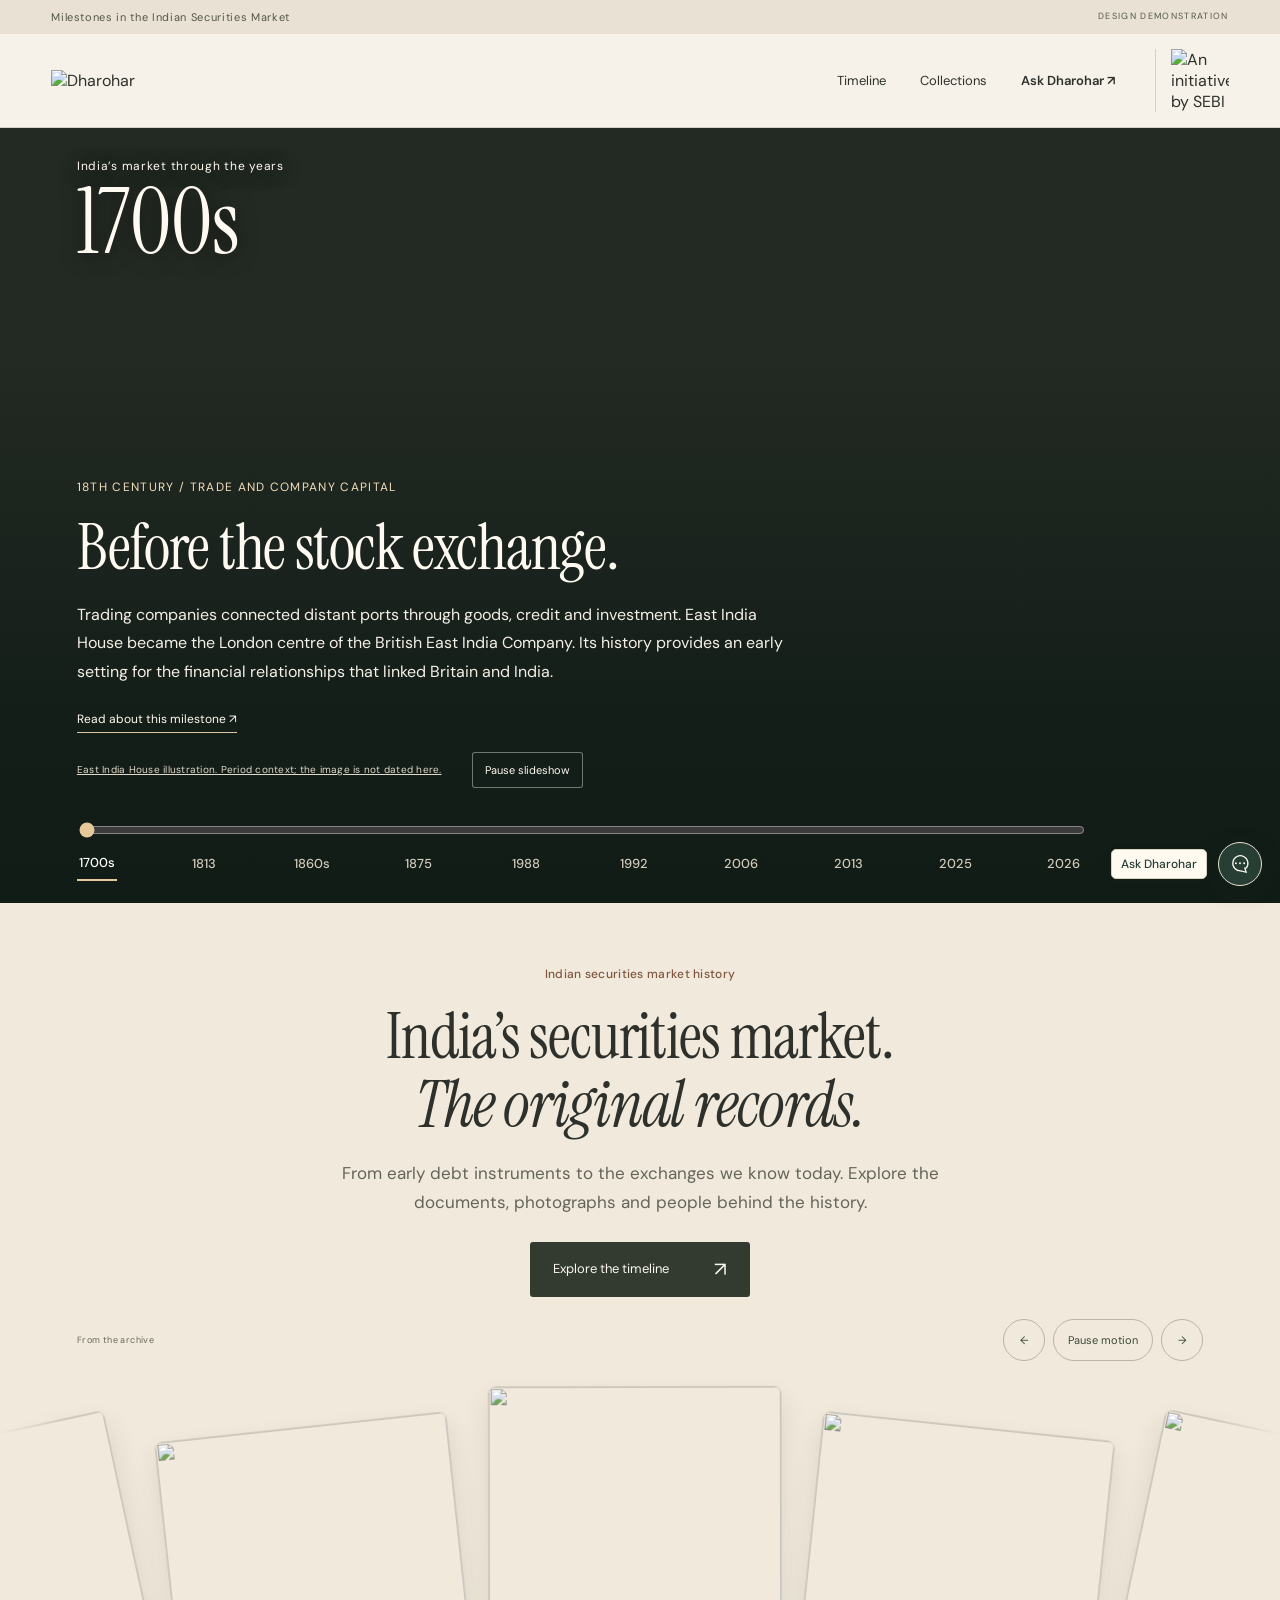
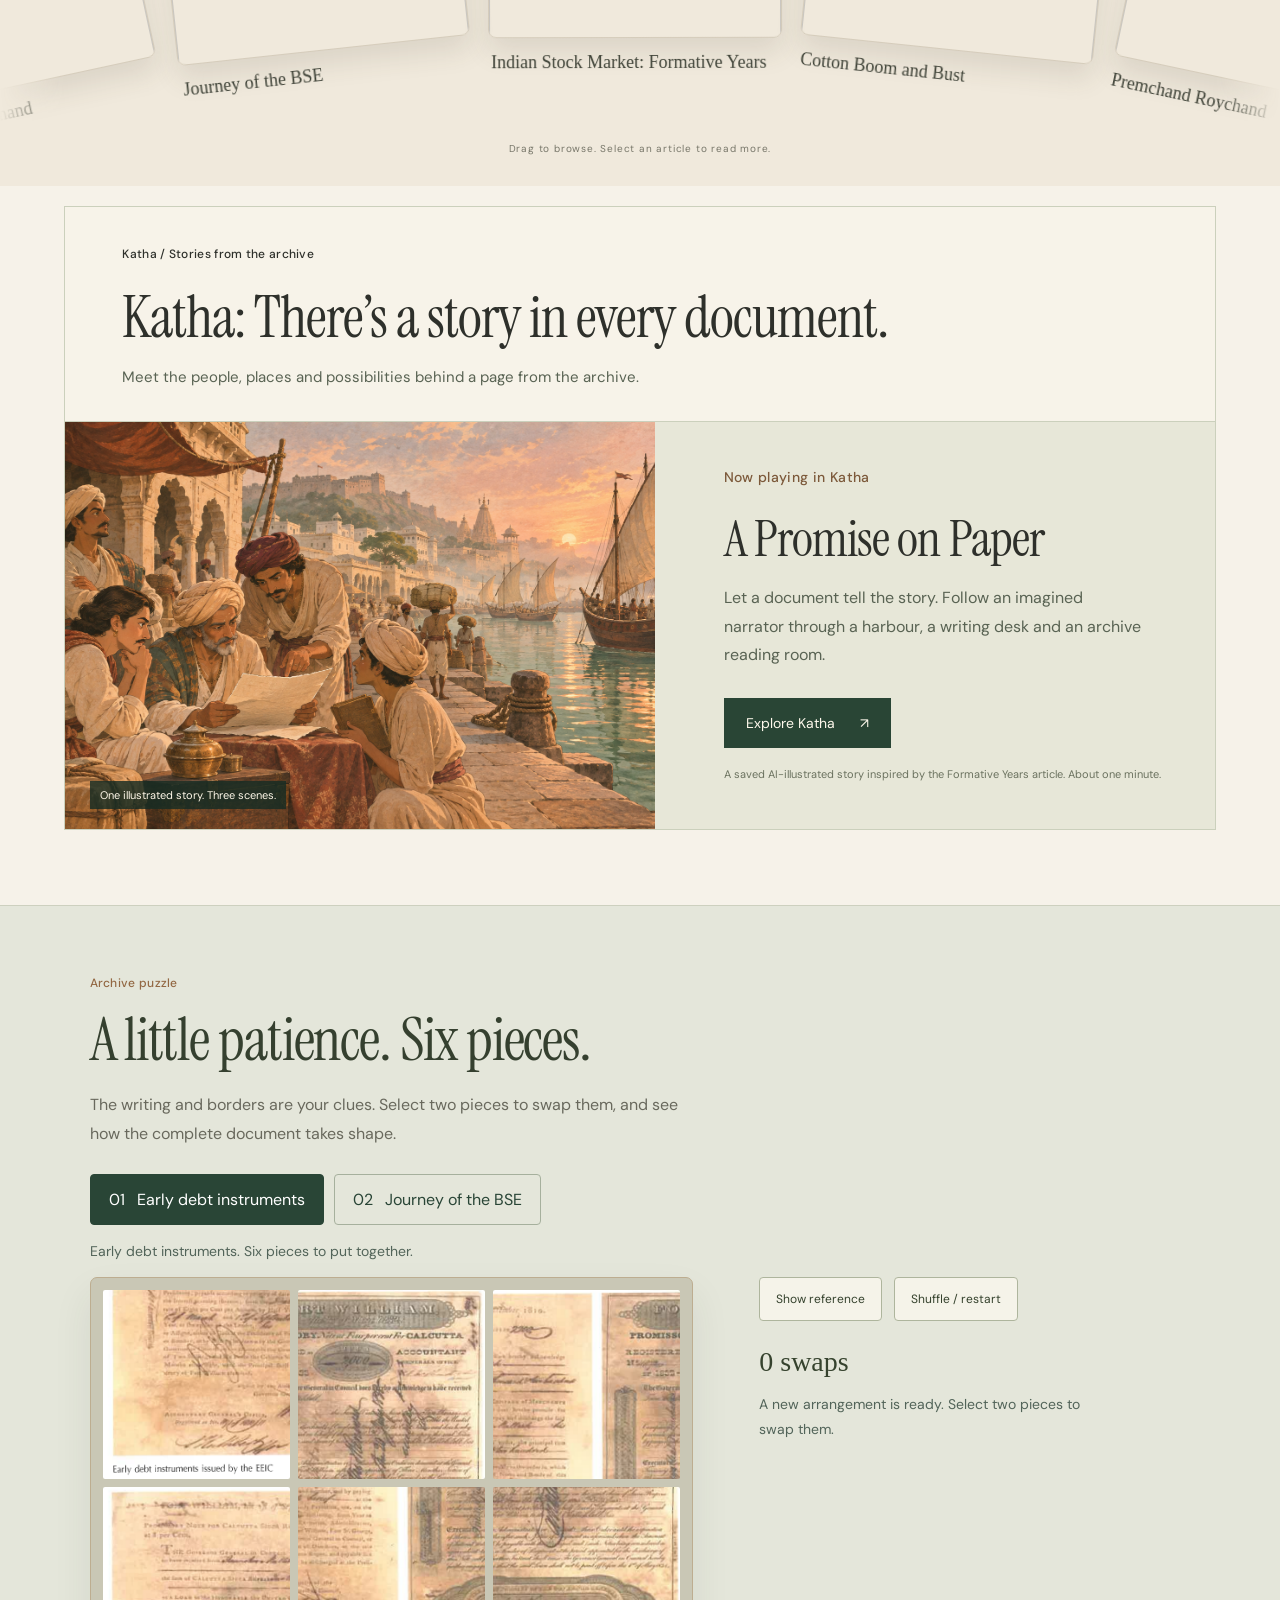
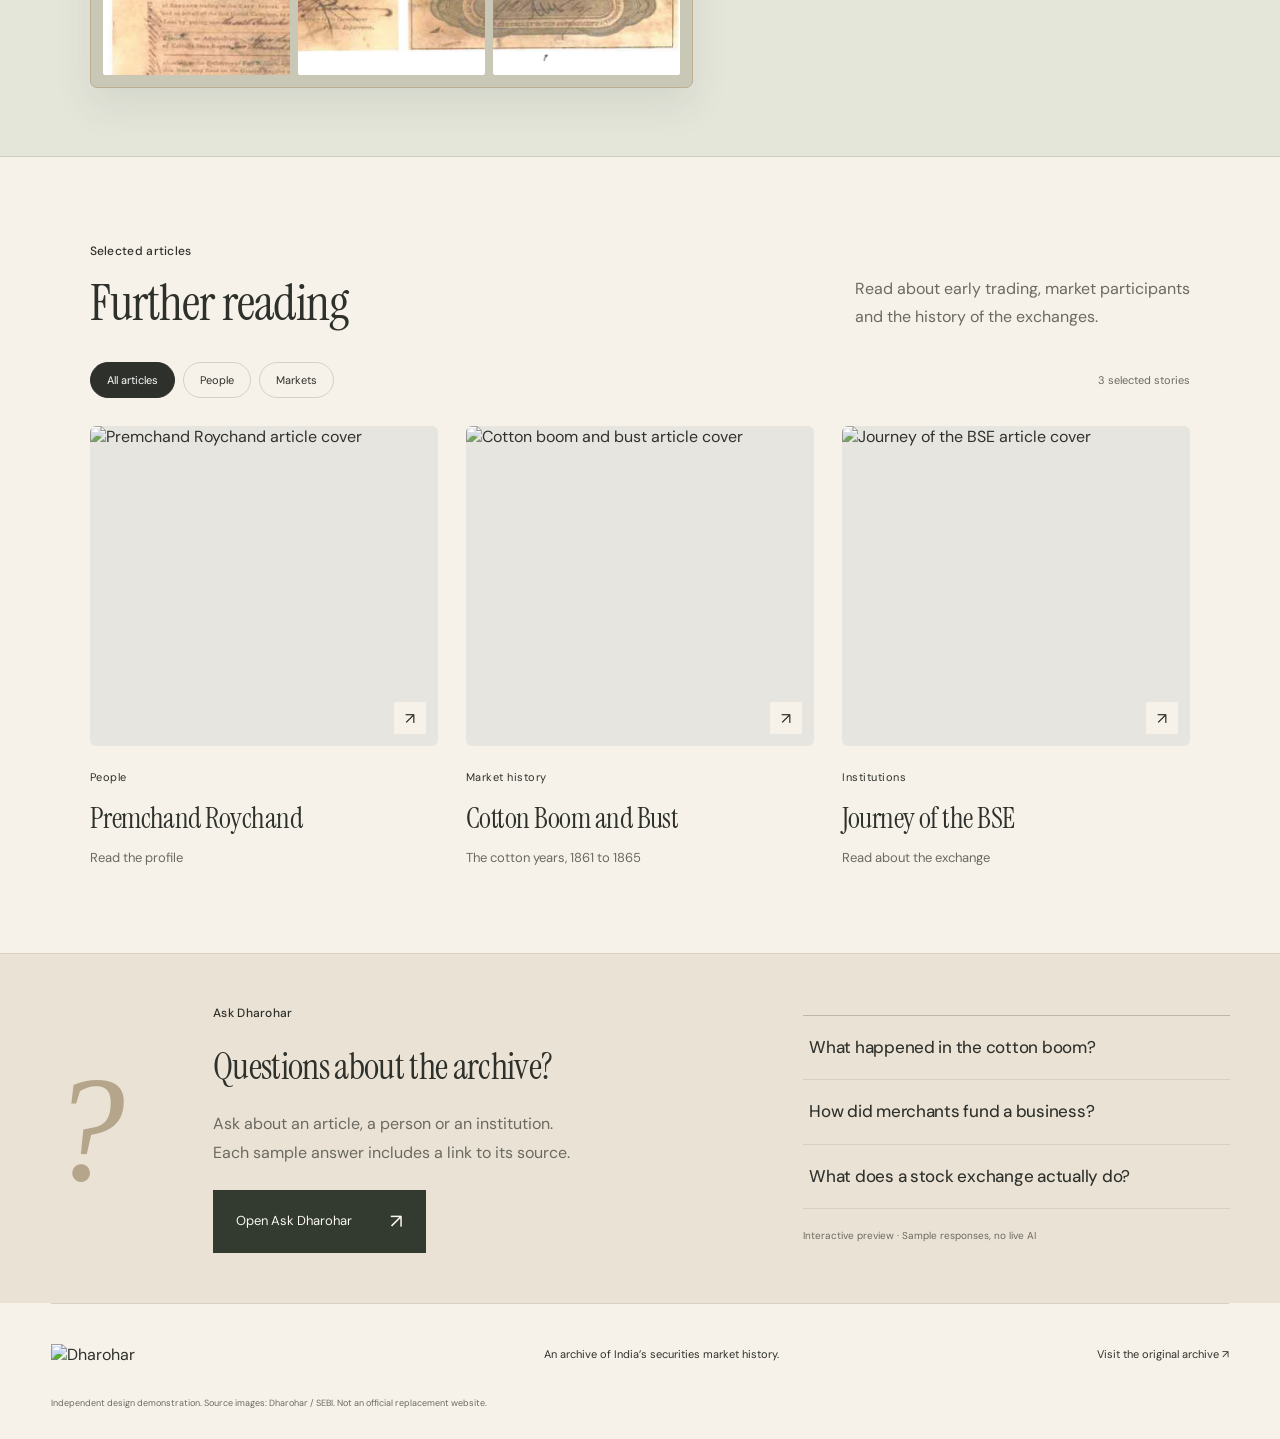
==== commit 26795530: "Publish Dharohar frontend demonstration" ====
--- a/index.html
+++ b/index.html
@@ -1,6 +1,6 @@
 <!doctype html>
 <html lang="en">
-<head><meta charset="utf-8"><meta name="viewport" content="width=device-width, initial-scale=1"><title>Dharohar | Indian securities market history</title><link rel="stylesheet" href="styles.css?v=heritage12"><link rel="stylesheet" href="carousel.css?v=heritage12"><link rel="stylesheet" href="persona.css?v=heritage12"><link rel="stylesheet" href="editorial.css?v=heritage12"><link rel="stylesheet" href="archive-puzzle.css?v=heritage12"><link rel="stylesheet" href="homepage-museum.css?v=heritage12"><link rel="stylesheet" href="reading-type.css?v=heritage12"><link rel="stylesheet" href="archive-slideshow.css?v=heritage12"><link rel="stylesheet" href="chat-widget.css?v=heritage12"><link rel="stylesheet" href="katha-home.css?v=heritage12"></head>
+<head><meta charset="utf-8"><meta name="viewport" content="width=device-width, initial-scale=1"><title>Dharohar | Indian securities market history</title><link rel="stylesheet" href="styles.css?v=heritage12"><link rel="stylesheet" href="carousel.css?v=heritage12"><link rel="stylesheet" href="persona.css?v=heritage12"><link rel="stylesheet" href="editorial.css?v=heritage12"><link rel="stylesheet" href="archive-puzzle.css?v=heritage12"><link rel="stylesheet" href="homepage-museum.css?v=heritage12"><link rel="stylesheet" href="reading-type.css?v=heritage12"><link rel="stylesheet" href="archive-slideshow.css?v=heritage12"><link rel="stylesheet" href="chat-widget.css?v=vapi19"><link rel="stylesheet" href="katha-home.css?v=heritage12"></head>
 <body>
 <a class="skip" href="#main">Skip to content</a>
 <div class="notice">Milestones in the Indian Securities Market <span>DESIGN DEMONSTRATION</span></div>
@@ -19,8 +19,8 @@
 <section class="ask-section"><div class="ask-mark" aria-hidden="true">?</div><div><p class="eyebrow">Ask Dharohar</p><h2>Questions about the archive?</h2><p>Ask about an article, a person or an institution.<br>Each sample answer includes a link to its source.</p><button class="button" data-chat>Open Ask Dharohar <span>↗</span></button></div><div class="question-list"><button data-question="Where should I start?">Where should I start? <span>↗</span></button><button data-question="Who was Premchand Roychand?">Who was Premchand Roychand? <span>↗</span></button><button data-question="Tell me about the cotton boom.">Tell me about the cotton boom. <span>↗</span></button><small>Interactive preview · Sample responses, no live AI</small></div></section>
 </main><footer><img src="https://dur682txgv28e.cloudfront.net/assets/website/dharohar_logo_1.png" alt="Dharohar"><p>An archive of India’s securities market history.</p><a href="https://mism.org/" target="_blank" rel="noopener">Visit the original archive ↗</a><small>Independent design demonstration. Source images: Dharohar / SEBI. Not an official replacement website.</small></footer>
 <dialog id="katha-dialog" aria-labelledby="katha-title"><button id="close-katha" class="close" aria-label="Close Katha">&#215;</button><section id="story-selection"><p class="eyebrow">KATHA / REIMAGINE A STORY</p><h2 id="katha-title">Choose a story</h2><p class="selection-intro">Choose from stories created in advance from archive documents. This demo includes one illustrated story, ready to play.</p><button id="select-story" class="ready-story" aria-pressed="true"><img src="assets/katha-harbour.png" alt="AI-generated anime illustration of an imagined trading harbour"><span><small>Prepared AI story</small><strong>A Promise on Paper</strong><span>An illustrated story about trade, trust and the records left behind.</span><em>Anime illustrations / 3 scenes / About 1 minute</em></span><b aria-hidden="true">&#10003;</b></button><div class="story-settings"><span><small>INSPIRED BY</small>Indian Stock Market: Formative Years</span><span><small>STORY TREATMENT</small>Warm first-person narration</span></div><p class="fiction-note">A creative retelling, not an archival testimony. The narrator is fictional. Historical context comes from the linked Dharohar article.</p><button id="play-story" class="primary">&#9654; Play this story</button><p class="availability">Saved story template. Images, narration text and captions are prepared in advance. No generation takes place during playback.</p></section>
-<section id="story-player" hidden aria-label="Story playback"><div class="player-top"><button id="back-selection">&#8592; Choose a story</button><span>Katha presents</span></div><div class="cinema"><img id="katha-scene-image" src="assets/katha-harbour.png" alt="AI-generated illustration of an imagined trading harbour"><div class="cinema-overlay"></div><div class="cinema-title"><span>AI illustrations / fictional narration</span><h2>A Promise on Paper</h2></div><div class="scene-copy" aria-live="off"><span id="scene-heading"></span><p id="scene-text"></p></div></div><div class="player-controls"><button id="toggle-play" class="primary">Pause</button><button id="previous-scene" aria-label="Previous scene">&#8592;</button><button id="next-scene" aria-label="Next scene">&#8594;</button><span id="scene-counter" role="status"></span><label><input type="checkbox" id="narration" checked> Narration</label></div><div class="voice-settings"><label for="katha-voice">Narrator voice</label><select id="katha-voice"><option value="">Browser default</option></select><span>Available voices depend on this device.</span></div><label class="progress-label" for="playback">Story progress</label><input id="playback" type="range" min="0" max="59" value="0" step="1"><div class="player-bottom"><span id="playback-time">0:00 / 1:00</span><span id="speech-note">Captions always available. Voice depends on your browser.</span></div><details class="katha-transcript"><summary>Read the narration</summary><p id="katha-transcript"></p></details><div class="player-source"><p>Inspired by <strong>Indian Stock Market: Formative Years</strong>. Imagined voice and wording are part of the creative retelling.</p><a href="https://mism.org/pointer/indian-stock-market-formative-years" target="_blank" rel="noopener">Read the factual source &#8599;</a></div></section></dialog>
+<section id="story-player" hidden aria-label="Story playback"><div class="player-top"><button id="back-selection">&#8592; Choose a story</button><span>Katha presents</span></div><div class="cinema"><img id="katha-scene-image" src="assets/katha-harbour.png" alt="AI-generated illustration of an imagined trading harbour"><div class="cinema-overlay"></div><div class="cinema-title"><span>AI illustrations / fictional narration</span><h2>A Promise on Paper</h2></div><div class="scene-copy" aria-live="off"><span id="scene-heading"></span><p id="scene-text"></p></div></div><div class="player-controls"><button id="toggle-play" class="primary">Pause</button><button id="previous-scene" aria-label="Previous scene">&#8592;</button><button id="next-scene" aria-label="Next scene">&#8594;</button><span id="scene-counter" role="status"></span><label><input type="checkbox" id="narration" checked> Narration</label></div><div class="voice-settings"><label for="katha-voice">Narrator voice</label><select id="katha-voice"><option value="">Browser default</option></select><span id="voice-help">Available voices depend on this device.</span></div><label class="progress-label" for="playback">Story progress</label><input id="playback" type="range" min="0" max="59" value="0" step="1"><div class="player-bottom"><span id="playback-time">0:00 / 1:00</span><span id="speech-note">Captions always available. Voice depends on your browser.</span></div><details class="katha-transcript"><summary>Read the narration</summary><p id="katha-transcript"></p></details><div class="player-source"><p>Inspired by <strong>Indian Stock Market: Formative Years</strong>. Imagined voice and wording are part of the creative retelling.</p><a href="https://mism.org/pointer/indian-stock-market-formative-years" target="_blank" rel="noopener">Read the factual source &#8599;</a></div></section></dialog>
 <dialog id="artifact" aria-labelledby="artifact-title"><button class="close" aria-label="Close artifact viewer">×</button><div class="artifact-layout"><div class="artifact-image"><img id="artifact-img" alt=""><button id="zoom" class="small-button">Enlarge image</button></div><div class="artifact-copy"><p class="eyebrow">Collection record</p><h2 id="artifact-title"></h2><p id="artifact-description"></p><p class="source-note">This preview uses the archive’s article cover. Read the original for the full historical account.</p><a id="artifact-source" class="button" target="_blank" rel="noopener">Read original article ↗</a><button class="text-button" id="artifact-ask">Ask about this story ↗</button></div></div></dialog>
 
 
-<script src="demo.js?v=heritage12"></script><script src="carousel.js?v=heritage12"></script><script src="archive-puzzle.js?v=heritage12"></script><script src="archive-slideshow.js?v=heritage12"></script><script src="chat-widget.js?v=heritage12"></script><script src="persona.js?v=heritage12"></script><script src="katha-story.js?v=heritage12"></script></body></html>
+<script src="demo.js?v=heritage12"></script><script src="carousel.js?v=heritage12"></script><script src="archive-puzzle.js?v=heritage12"></script><script src="archive-slideshow.js?v=heritage12"></script><script src="chat-widget.js?v=vapi19"></script><script src="persona.js?v=vapi19"></script><script src="katha-narration.js?v=voice14"></script><script src="katha-story.js?v=voice14"></script><script src="vapi-config.js?v=vapi19"></script><script src="vapi-voice.js?v=vapi19"></script></body></html>
--- a/chat-widget.css
+++ b/chat-widget.css
@@ -1,7 +1,7 @@
 #chat-launcher{position:fixed;right:26px;bottom:24px;z-index:1001;width:64px;height:64px;border:1px solid #e9e0cf;border-radius:50%;display:grid;place-items:center;background:#263e34;color:#fffaf0;box-shadow:0 6px 24px #15291d30;cursor:pointer}
 #chat-launcher .launcher-label{position:absolute;right:76px;white-space:nowrap;padding:9px 13px;background:#fffaf0;color:#263e34;border:1px solid #d8d0c1;border-radius:5px;font:500 13px 'DM Sans','Segoe UI',sans-serif;box-shadow:0 3px 12px #15291d10}
 #chat-launcher:hover{background:#385447}#chat-launcher:focus-visible{outline:3px solid #a76b3c;outline-offset:4px}
-dialog#chat{position:fixed;inset:auto 26px 100px auto;margin:0;width:410px;max-width:calc(100vw - 32px);height:650px;max-height:calc(100dvh - 125px);padding:0;border:1px solid #c3c9b9;border-radius:12px;background:#faf7ef;color:#263e34;box-shadow:0 20px 70px #15291d30;z-index:1000;overflow:hidden;font-family:'DM Sans','Segoe UI',sans-serif;box-sizing:border-box}
+dialog#chat{position:fixed;inset:auto 26px 100px auto;margin:0;width:480px;max-width:calc(100vw - 32px);height:720px;max-height:calc(100dvh - 112px);padding:0;border:1px solid #c3c9b9;border-radius:12px;background:#faf7ef;color:#263e34;box-shadow:0 20px 70px #15291d30;z-index:1000;overflow:hidden;font-family:'DM Sans','Segoe UI',sans-serif;box-sizing:border-box}
 dialog#chat:not([open]){display:none}dialog#chat[open]{display:flex;flex-direction:column}
 #chat *{box-sizing:border-box}#chat button,#chat input,#chat select{font-family:inherit;color:inherit}#chat button{cursor:pointer}
 #chat .chat-header{display:flex;align-items:center;justify-content:space-between;gap:12px;padding:17px 20px;border-bottom:1px solid #d8d0c1;flex-shrink:0}
@@ -20,3 +20,37 @@
 #persona-welcome .persona-options{display:grid;gap:10px;margin:24px 0}#persona-welcome .persona-options button{display:grid;grid-template-columns:80px 1fr;gap:5px 16px;padding:16px;text-align:left;border:1px solid #c4cbb9;background:#f1f0e6;color:#263e34;font-family:inherit;cursor:pointer}#persona-welcome .persona-options button:hover{background:#e4eadb}#persona-welcome .persona-options span{grid-row:span 2;font:23px Georgia,serif;align-self:center}#persona-welcome .persona-options strong{font-size:16px;font-weight:500}#persona-welcome .persona-options small{font-size:12px;line-height:1.5;color:#66705f}#persona-welcome .persona-note{font-size:11px!important}#persona-welcome #skip-persona{border:0;background:none;color:#263e34;padding:8px 0;font:14px 'DM Sans','Segoe UI',sans-serif;cursor:pointer}
 @media(max-width:560px){#chat-launcher{right:16px;bottom:16px;width:58px;height:58px}#chat-launcher .launcher-label{right:68px}dialog#chat{right:12px;bottom:86px;width:calc(100vw - 24px);max-width:none;max-height:calc(100dvh - 100px)}dialog#persona-welcome{padding:24px}#persona-welcome h2{font-size:35px}#persona-welcome .persona-options button{grid-template-columns:65px 1fr;padding:13px;gap:5px 10px}}
 @media(max-height:600px){#chat .chat-header{padding:10px 16px}#chat .chat-header p,#chat .persona-selector p{display:none}#chat .persona-selector{padding:6px 16px}#chat .chat-suggestions{padding:5px 12px}#chat .chat-footer{padding:6px}}
+#chat #talk-status{max-height:210px;overflow:auto}#chat #talk-status>strong{font:24px 'Instrument Serif',Georgia,serif;color:#263e34}#chat #talk-status p{margin:7px 0}#chat #voice-state{font-weight:600}#chat .voice-actions{display:flex;gap:7px;flex-wrap:wrap;margin-top:10px}#chat .voice-actions button{border:1px solid #b9c2ad;border-radius:5px;background:#fffaf2;padding:9px 11px;font-size:12px}#chat .voice-actions #voice-start{background:#263e34;color:#fffaf2}#chat .voice-actions [hidden]{display:none}#chat #talk-dharohar.voice-active{background:#c6d8b3;box-shadow:0 0 0 4px #dce7d3}#chat .voice-actions button:disabled{opacity:.55;cursor:wait}
+
+#chat:has(#talk-status:not([hidden])) .chat-suggestions,#chat:has(#talk-status:not([hidden])) .persona-selector p{display:none}
+#chat #talk-status{max-height:none;overflow:visible;padding:9px 12px;font-size:12px;line-height:1.45}
+#chat #talk-status>strong{font-size:21px}#chat .voice-privacy summary{cursor:pointer;font-size:11px;text-decoration:underline}#chat .voice-privacy p{font-size:11px}#chat .voice-actions{margin-top:7px}
+@media(max-height:600px){dialog#chat{overflow-y:auto}#chat #messages{min-height:70px;flex-shrink:0}#chat .chat-header{position:sticky;top:0;background:#faf7ef;z-index:1}}
+
+/* Keep the conversation dominant, including at browser zoom. */
+#chat-launcher{width:44px;height:44px;right:18px;bottom:14px}
+#chat-launcher svg{width:22px;height:22px}
+#chat-launcher .launcher-label{right:54px;padding:6px 9px;font-size:12px}
+#chat-launcher[aria-expanded=true] .launcher-label{display:none}
+#chat .chat-header{padding:10px 14px}
+#chat .chat-header strong{font-size:25px}
+#chat .persona-selector p{display:none}
+#chat .chat-close{min-width:60px;min-height:32px;height:32px;padding:5px 8px;font-size:12px}
+#chat .persona-selector{padding:6px 14px}
+#chat .persona-selector select{padding:4px;font-size:12px}
+#chat #messages{flex:1 1 0;min-height:0;padding:12px;overflow-y:auto}
+#chat .message{padding:11px;margin-bottom:10px;font-size:14px;line-height:1.6}
+#chat #talk-status{display:grid;grid-template-columns:1fr auto;gap:4px 10px;margin:0 12px 7px;padding:8px 10px;max-height:140px;overflow-y:auto;font-size:11px;line-height:1.35}
+#chat #talk-status[hidden]{display:none}
+#chat #voice-state{grid-column:1;grid-row:1;margin:0;align-self:center;font-size:11px}
+#chat .voice-privacy{grid-column:1;grid-row:2}
+#chat .voice-privacy p{margin:4px 0}
+#chat .voice-actions{grid-column:2;grid-row:1 / span 2;margin:0;align-self:center;gap:5px}
+#chat .voice-actions button{padding:7px 9px;font-size:11px;min-height:32px}
+#chat #chat-form{margin:0 12px;padding:3px 5px 3px 9px}
+#chat #question{padding:7px;font-size:13px}
+#chat #chat-form>button,#chat #chat-form #talk-dharohar{width:34px;height:34px}
+#chat #talk-dharohar svg{width:21px;height:21px}
+#chat .chat-footer{font-size:10px;padding:6px}
+#chat .chat-suggestions{max-height:72px;overflow-y:auto;padding:4px 12px 8px}
+@media(max-width:560px){#chat .voice-actions{flex-wrap:wrap;max-width:150px}}
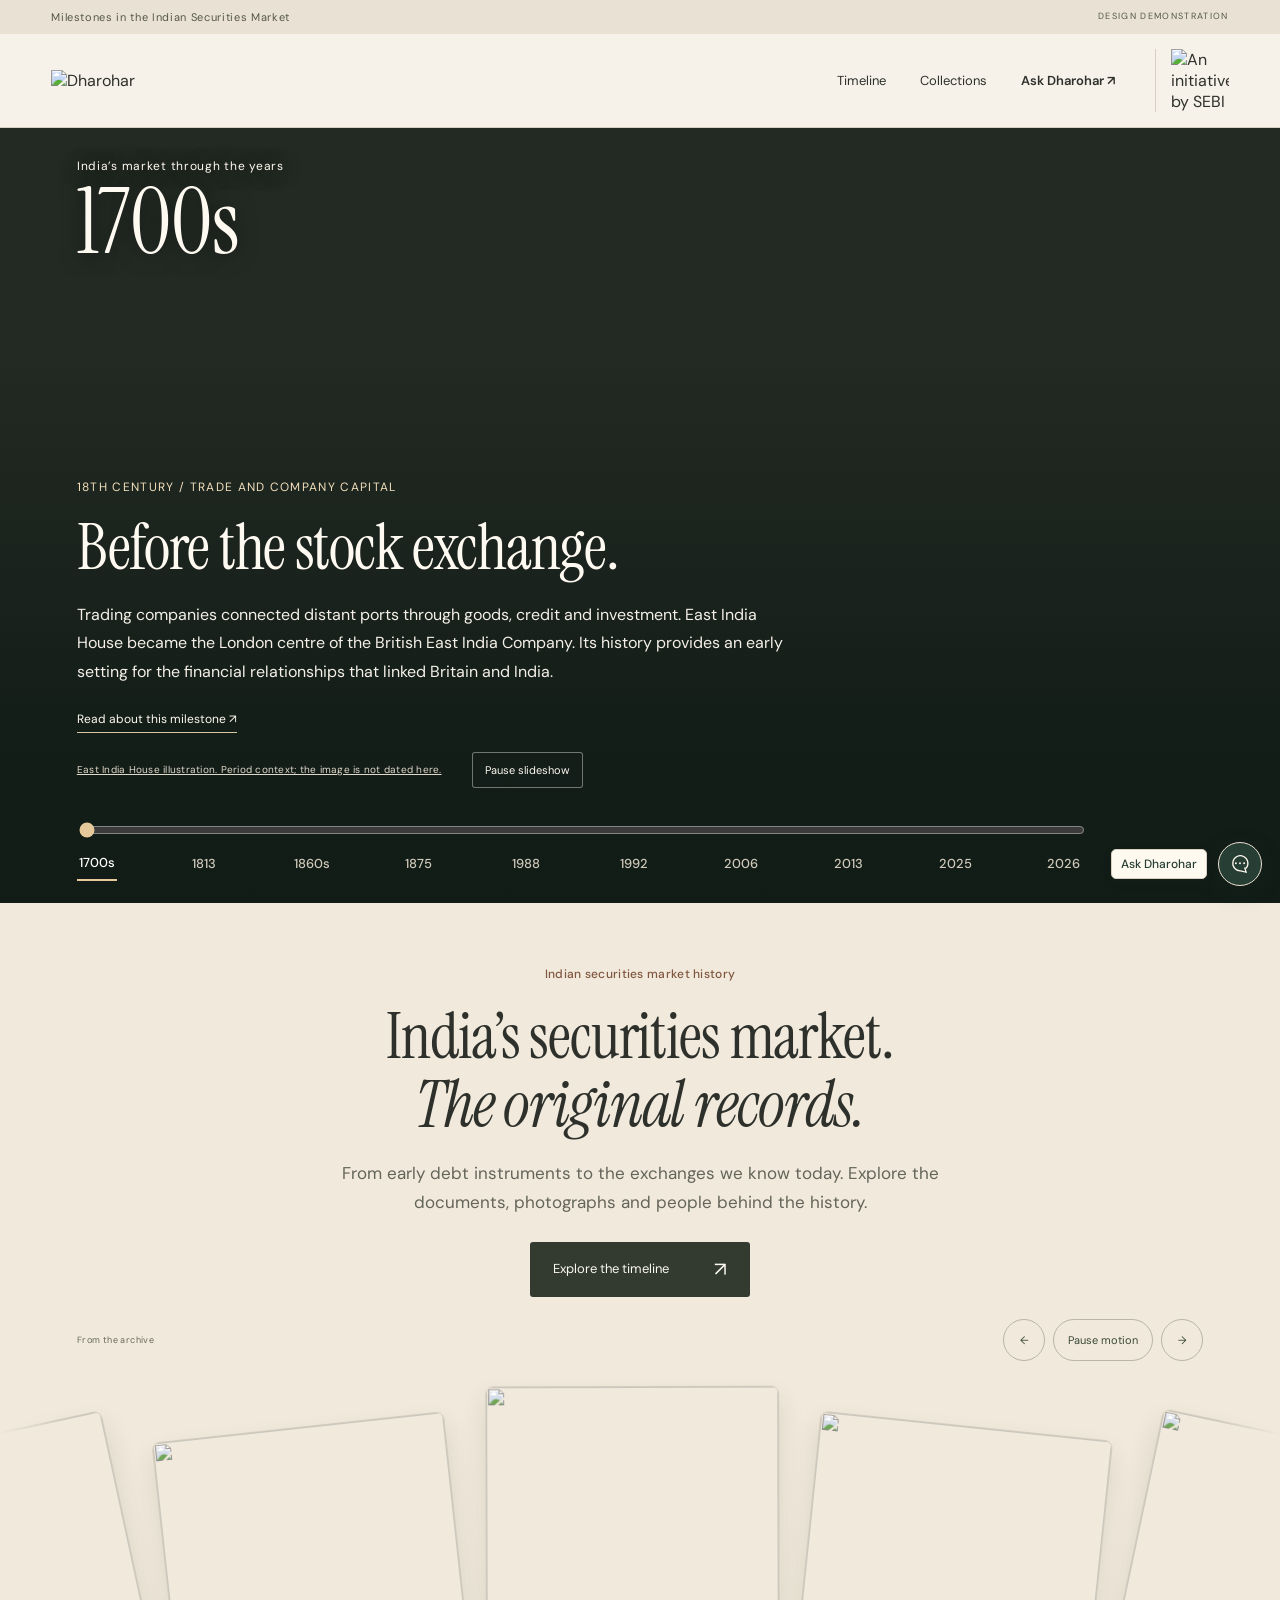
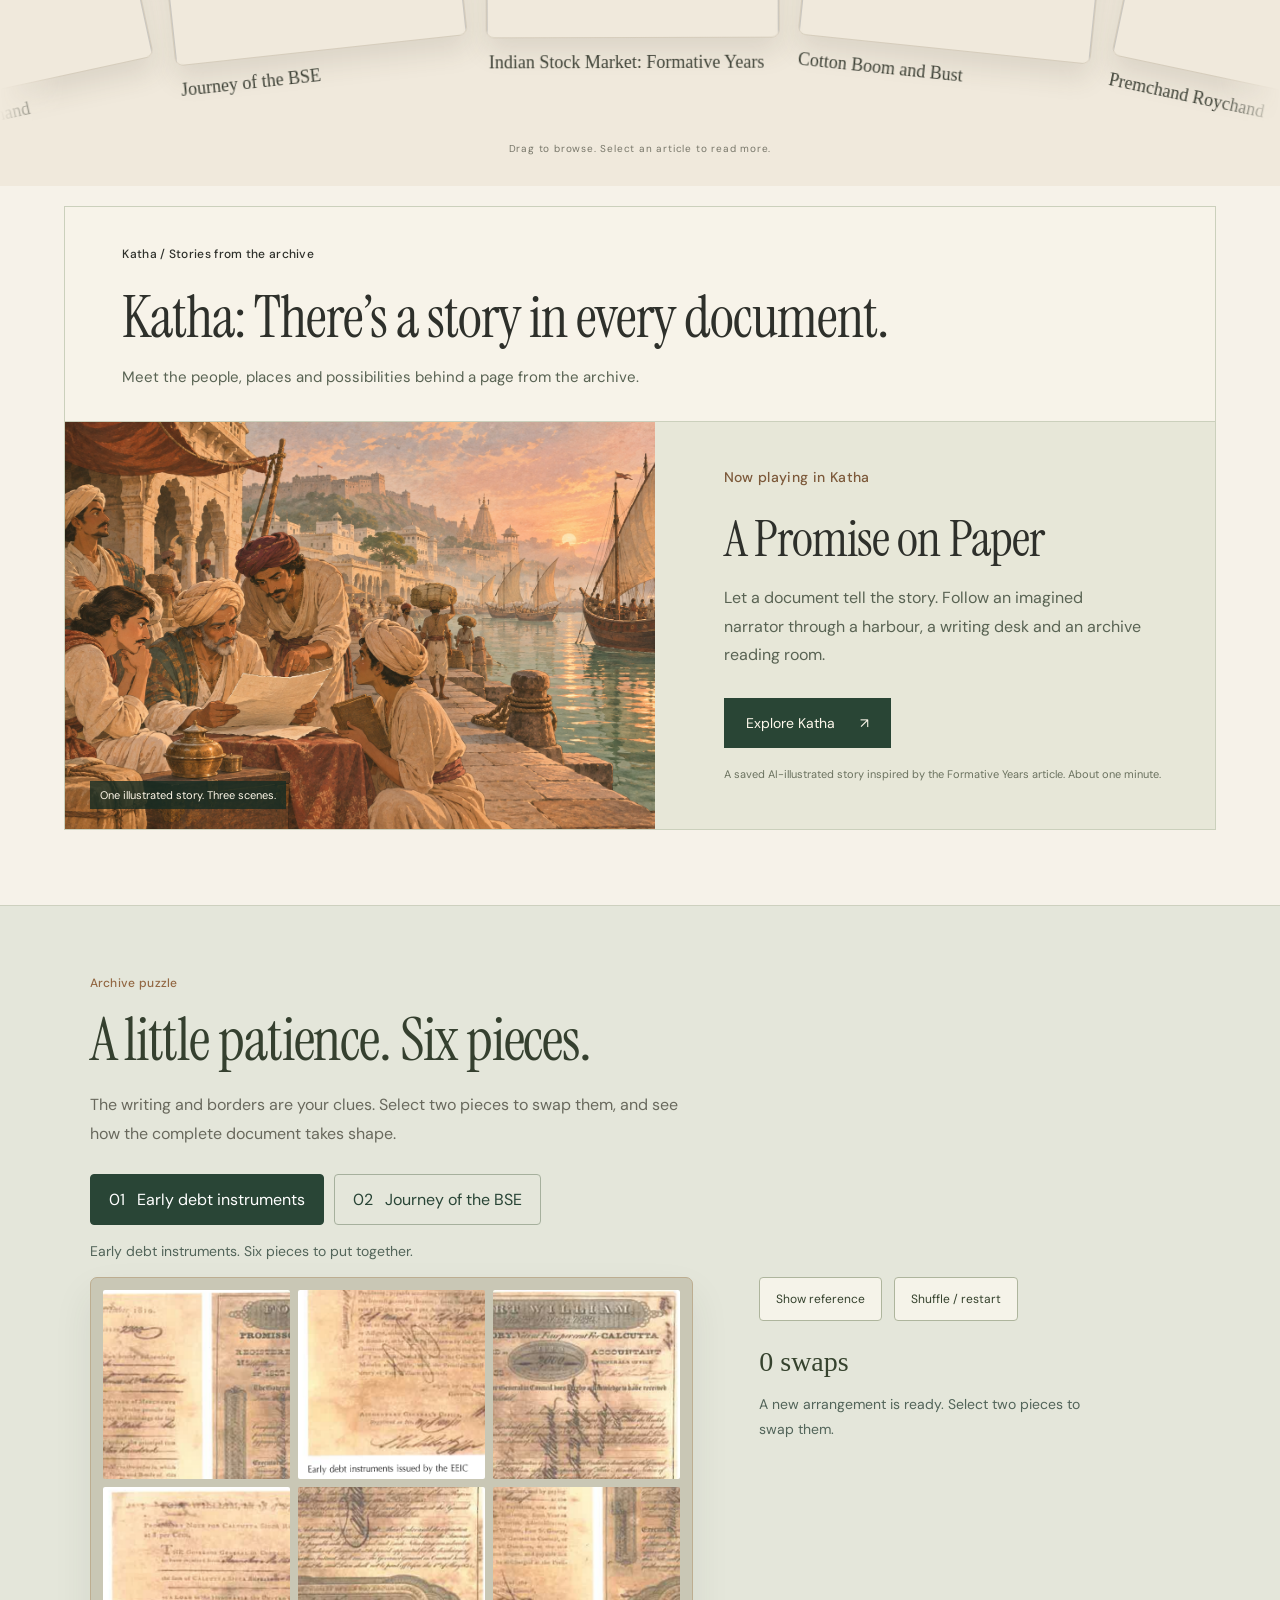
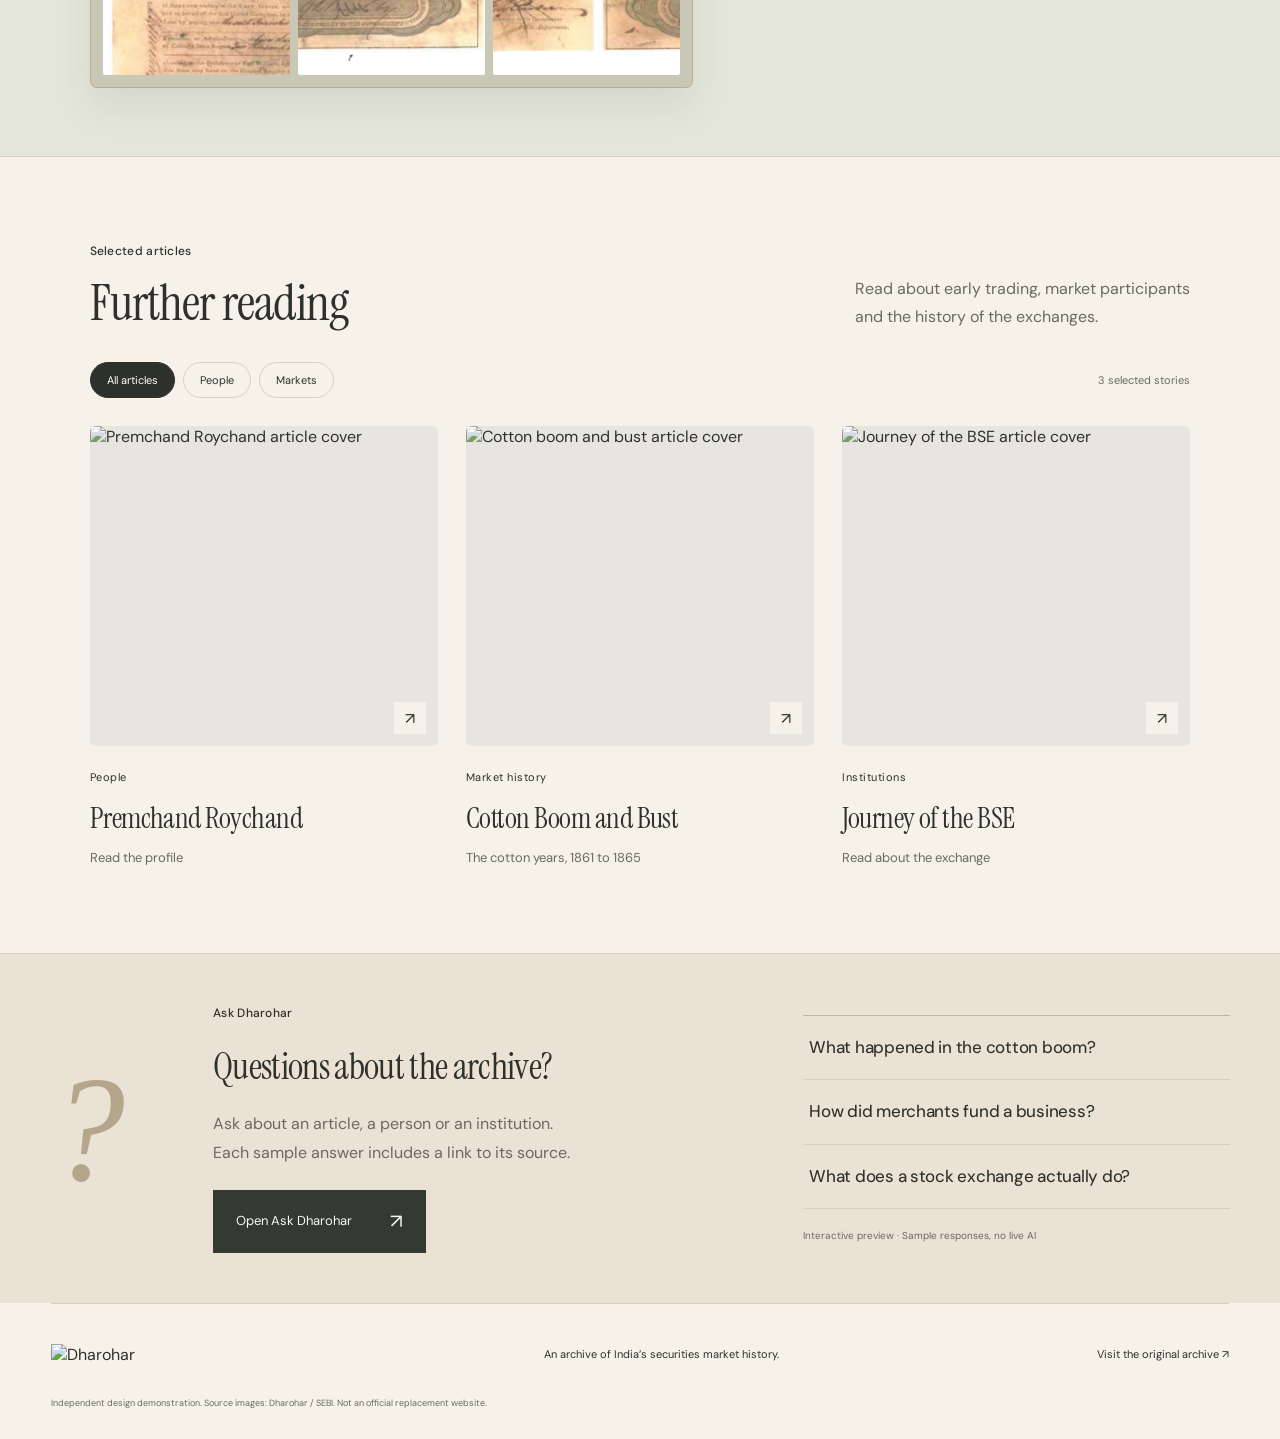
==== commit 79459f80: "Publish Dharohar frontend demonstration" ====
--- a/index.html
+++ b/index.html
@@ -23,4 +23,4 @@
 <dialog id="artifact" aria-labelledby="artifact-title"><button class="close" aria-label="Close artifact viewer">×</button><div class="artifact-layout"><div class="artifact-image"><img id="artifact-img" alt=""><button id="zoom" class="small-button">Enlarge image</button></div><div class="artifact-copy"><p class="eyebrow">Collection record</p><h2 id="artifact-title"></h2><p id="artifact-description"></p><p class="source-note">This preview uses the archive’s article cover. Read the original for the full historical account.</p><a id="artifact-source" class="button" target="_blank" rel="noopener">Read original article ↗</a><button class="text-button" id="artifact-ask">Ask about this story ↗</button></div></div></dialog>
 
 
-<script src="demo.js?v=heritage12"></script><script src="carousel.js?v=heritage12"></script><script src="archive-puzzle.js?v=heritage12"></script><script src="archive-slideshow.js?v=heritage12"></script><script src="chat-widget.js?v=vapi19"></script><script src="persona.js?v=vapi19"></script><script src="katha-narration.js?v=voice14"></script><script src="katha-story.js?v=voice14"></script><script src="vapi-config.js?v=vapi19"></script><script src="vapi-voice.js?v=vapi19"></script></body></html>
+<script src="demo.js?v=heritage12"></script><script src="carousel.js?v=heritage12"></script><script src="archive-puzzle.js?v=heritage12"></script><script src="archive-slideshow.js?v=heritage12"></script><script src="chat-widget.js?v=vapi19"></script><script src="persona.js?v=vapi19"></script><script src="katha-narration.js?v=kokoro20"></script><script src="katha-story.js?v=kokoro20"></script><script src="vapi-config.js?v=vapi19"></script><script src="vapi-voice.js?v=vapi19"></script></body></html>
